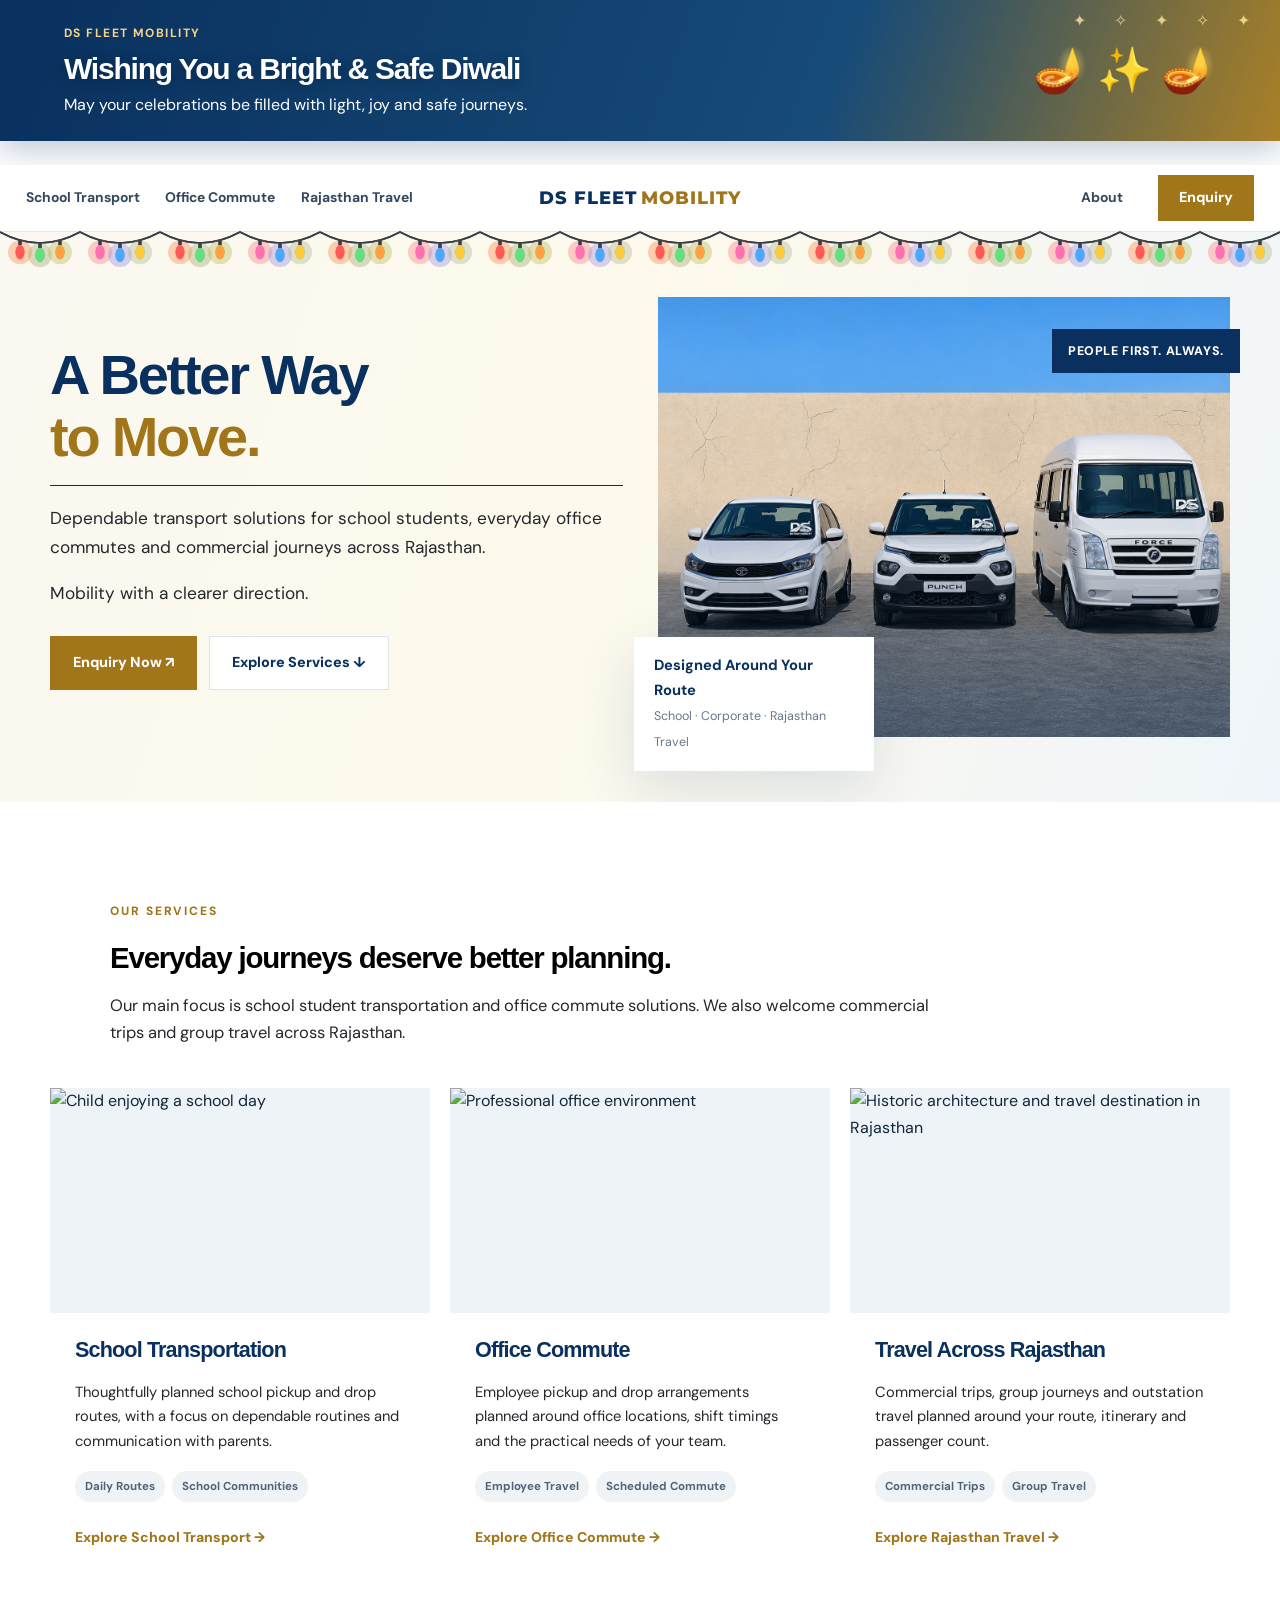
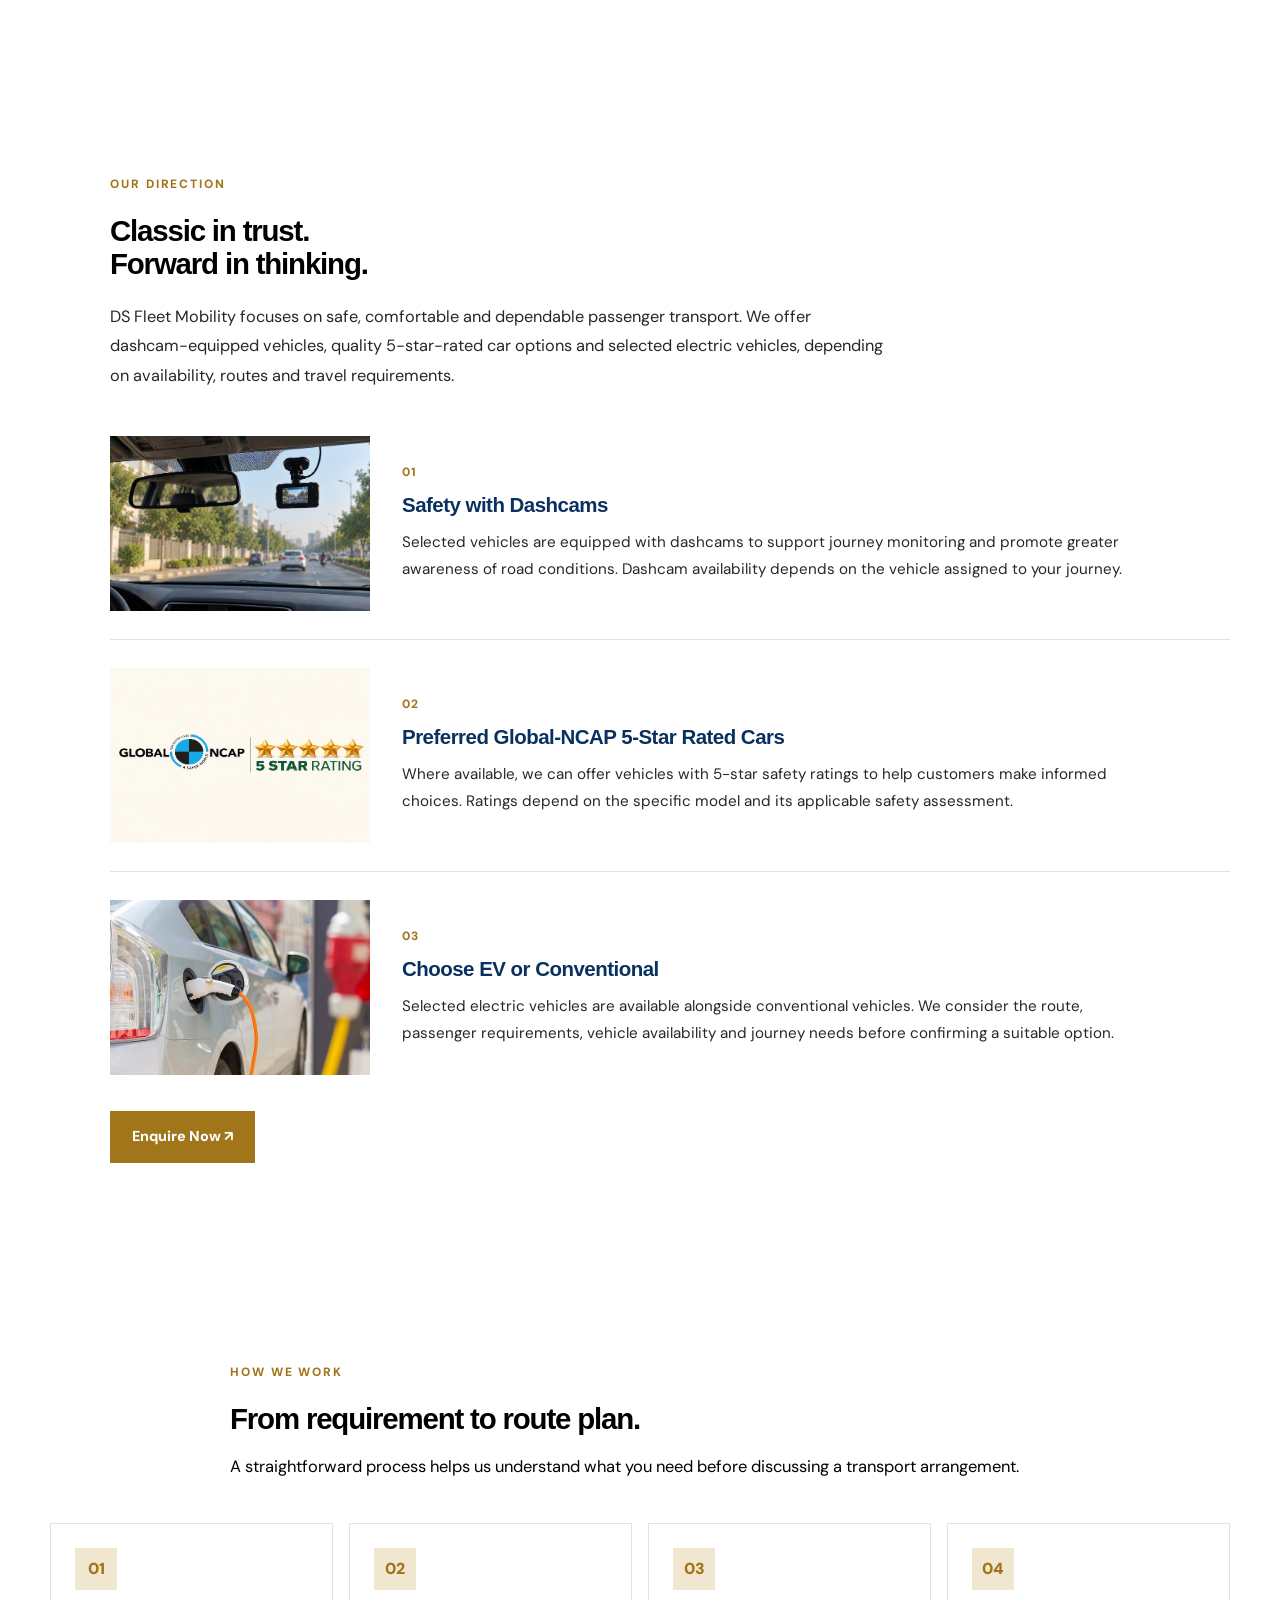
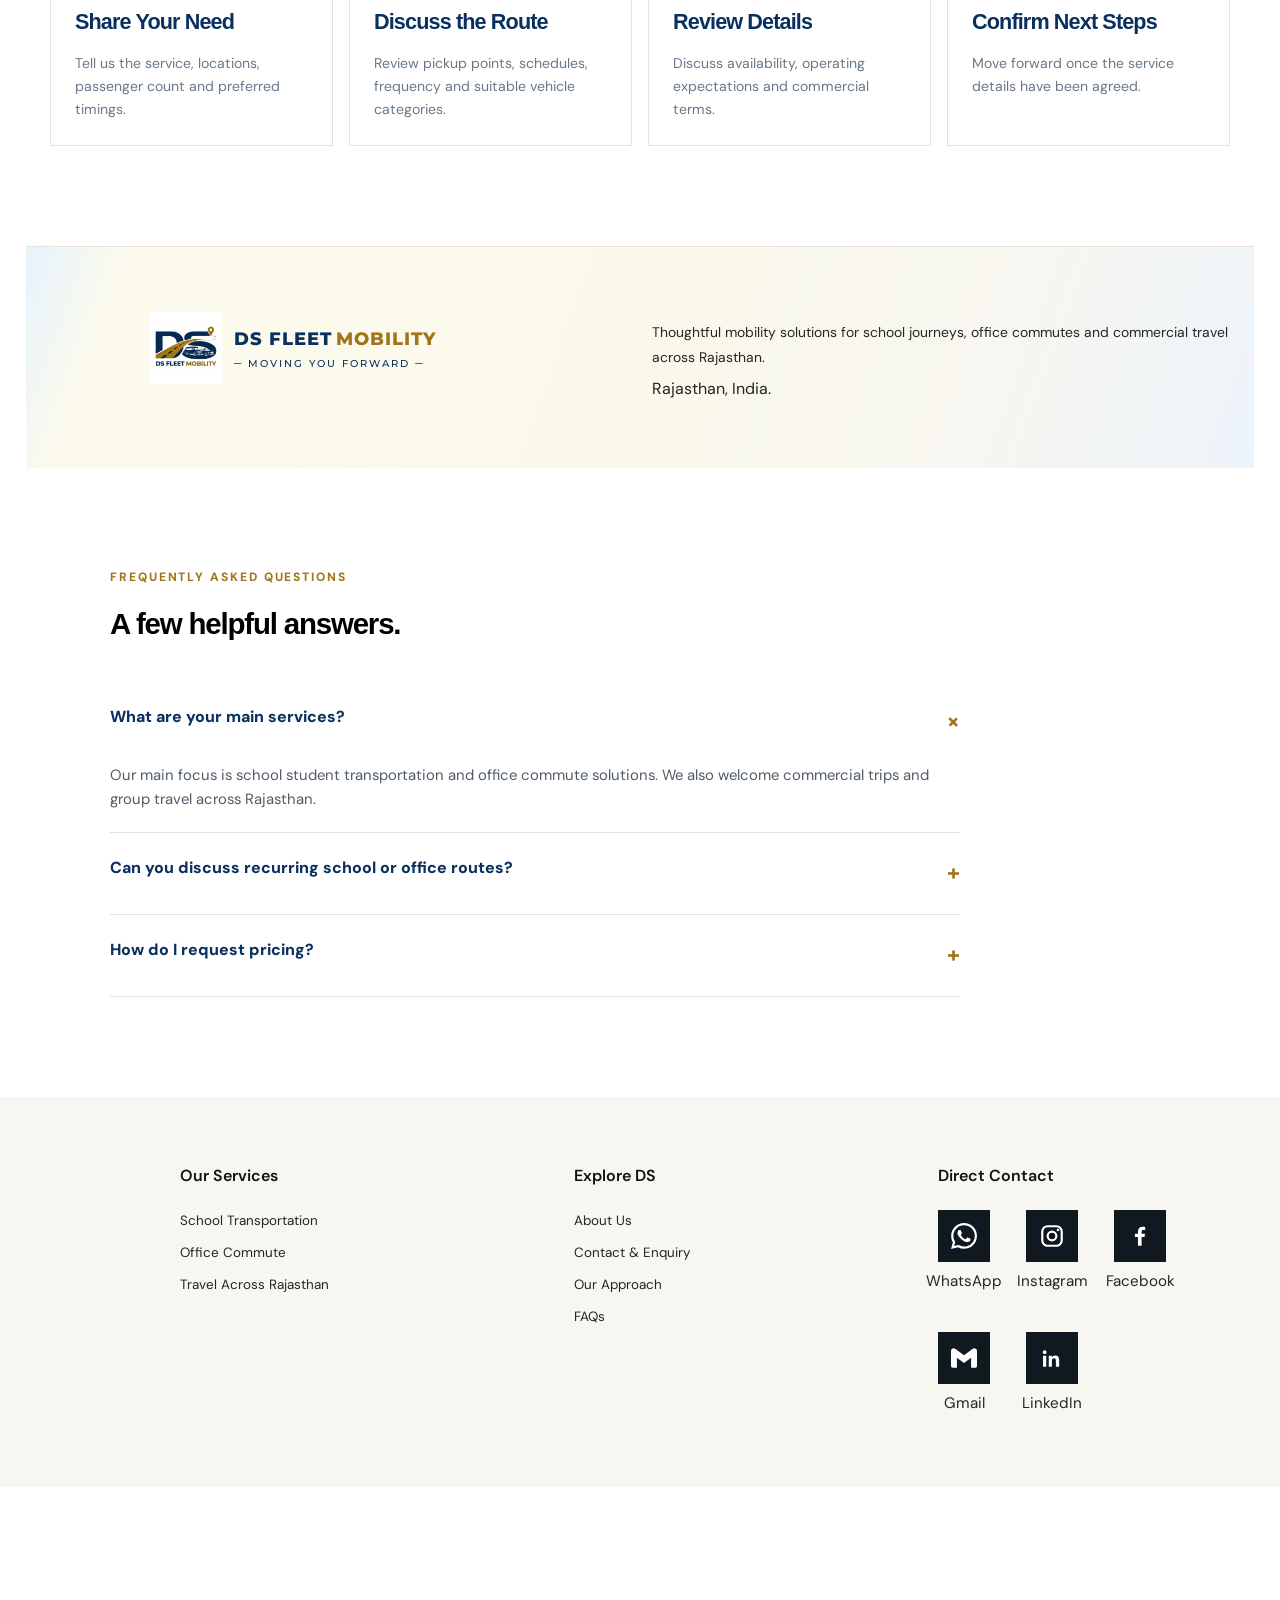
==== index.html @ 295618dc "Update website favicon" ====
<!doctype html>
<html lang="en">


<head>
    <meta name="google-site-verification" content="FVUcZoFT1lSACMRG1ZLRpyz61qfsNwVF6weINPFRHY0" />
    <meta charset="utf-8">
    <meta name="viewport" content="width=device-width, initial-scale=1">
    <meta name="theme-color" content="#09305e">

    <meta name="description"
        content="DS Fleet Mobility provides school transportation, office commute and Rajasthan travel solutions.">

    <title>DS Fleet Mobility | Moving People. Moving Forward.</title>
    <!-- Website Favicon -->
<link rel="icon" type="image/png" href="assets\favicon.png">
<link rel="preconnect" href="https://fonts.googleapis.com">
<link rel="preconnect" href="https://fonts.gstatic.com" crossorigin>
<link href="https://fonts.googleapis.com/css2?family=Montserrat:wght@400;500;600;700;800&display=swap" rel="stylesheet">

    <link rel="stylesheet" href="styles.css">
</head>



<body>

    <!-- DIWALI WELCOME POP-UP (hide karne ke liye: <div class="diwali-welcome" hidden>) -->
    <div class="diwali-welcome">
        <div class="welcome-lights" aria-hidden="true">
            <span>🟡</span><span>🔴</span><span>🟢</span><span>🔵</span>
            <span>🟡</span><span>🔴</span><span>🟢</span><span>🔵</span>
        </div>
        <div class="welcome-message">
            <p>DS FLEET MOBILITY</p>
            <h1>Happy Diwali</h1>
            <span>Wishing you light, happiness &amp; safe journeys.</span>
        </div>
    </div>

    <!-- LIGHTS SWITCH: ON = "hidden" nahi hai | OFF = hidden likh do -->
    <div class="diwali-string" aria-hidden="true"></div>

    <!-- FESTIVE BANNER (hata ne ke liye poora section delete kar do) -->
    <section class="festive-banner">
        <div class="festive-lights" aria-hidden="true">✦ ✧ ✦ ✧ ✦</div>
        <div class="festive-content">
            <span class="festive-tag">DS FLEET MOBILITY</span>
            <h2>Wishing You a Bright &amp; Safe Diwali</h2>
            <p>May your celebrations be filled with light, joy and safe journeys.</p>
        </div>
        <div class="festive-diyas" aria-hidden="true">🪔 ✨ 🪔</div>
    </section>

    <!-- TOP BLUE STRIP REMOVED -->

    <!-- HEADER -->

<!-- HEADER -->
<header class="header">
    <div class="wrap nav">

        <!-- BRAND NAME -->
        <a class="brand" href="index.html">
            <span class="brand-text">
                <strong class="brand-name">
                    <span class="name-blue">DS FLEET</span>
                    <span class="name-gold">MOBILITY</span>
                </strong>
            </span>
        </a>

        <!-- MOBILE ENQUIRY BUTTON -->
        <a href="contact.html" class="btn gold mobile-enquiry">
            Enquiry
        </a>

        <!-- MOBILE MENU BUTTON -->
        <button
            class="menu"
            aria-label="Open navigation"
            aria-expanded="false">
            ☰
        </button>

        <!-- NAVIGATION LINKS -->
        <nav class="navlinks" aria-label="Main navigation">
            <a href="school-transport.html">School Transport</a>
            <a href="office-commute.html">Office Commute</a>
            <a href="rajasthan-travel.html">Rajasthan Travel</a>
            <a href="about.html">About</a>

            <!-- DESKTOP ENQUIRY BUTTON -->
            <a class="btn gold enquiry-btn" href="contact.html">
                Enquiry
            </a>
        </nav>

    </div>
</header>


    


    <main>

        <!-- HERO SECTION -->
        <section class="hero">

            <div class="wrap hero-grid">

                <div>

                    

                    <h1>
    A Better Way
    <em>to Move.</em>
</h1>

                    <p>
                        Dependable transport solutions for school
                        students, everyday office commutes and
                        commercial journeys across Rajasthan.
                    </p>
                    <p> Mobility with a clearer direction.</p>

                    <div class="actions">

                       <a class="btn gold enquiry-btn" href="contact.html">
                Enquiry Now ↗    
            </a>

                        <a class="btn outline-dark"
                           href="#services">
                            Explore Services ↓
                        </a>

                    </div>

                </div>


                <div class="hero-art">

                    <div class="hero-photo">
    <img src="./assets/ds.png" alt="DS Fleet Mobility">
</div>

                    <div class="floating">
                        <strong>
                            Designed Around Your Route
                        </strong>

                        <span>
                            School · Corporate · Rajasthan Travel
                        </span>
                    </div>

                    <div class="float-tag">
                        PEOPLE FIRST. ALWAYS.
                    </div>

                </div>

            </div>

        </section>


        <!-- SERVICES -->
        <section class="section">

            <div class="wrap section-head">

                <div class="kicker">
                    Our Services
                </div>

                <h2>
                    Everyday journeys deserve
                    better planning.
                </h2>

                <p>
                    Our main focus is school student transportation
                    and office commute solutions. We also welcome
                    commercial trips and group travel across Rajasthan.
                </p>

            </div>


            <div class="wrap cards" id="services">

                <!-- SCHOOL TRANSPORT CARD -->
                <a class="card card-link"
                   href="school-transport.html"
                   aria-label="Explore School Transportation">

                    <div class="card-image">

                        <img
                            src="https://images.unsplash.com/photo-1503454537195-1dcabb73ffb9?auto=format&fit=crop&w=900&q=85"
                            alt="Child enjoying a school day">

                    </div>

                    <div class="card-body">

                        <h3>
                            School Transportation
                        </h3>

                        <p>
                            Thoughtfully planned school pickup
                            and drop routes, with a focus on
                            dependable routines and communication
                            with parents.
                        </p>

                        <div class="pillrow">

                            <span class="pill">
                                Daily Routes
                            </span>

                            <span class="pill">
                                School Communities
                            </span>

                        </div>

                        <span class="link">
                            Explore School Transport →
                        </span>

                    </div>

                </a>


                <!-- OFFICE COMMUTE CARD -->
                <a class="card card-link"
                   href="office-commute.html"
                   aria-label="Explore Office Commute">

                    <div class="card-image">

                        <img
                            src="https://images.unsplash.com/photo-1497366754035-f200968a6e72?auto=format&fit=crop&w=900&q=85"
                            alt="Professional office environment">

                        

                    </div>

                    <div class="card-body">

                        <h3>
                            Office Commute
                        </h3>

                        <p>
                            Employee pickup and drop arrangements
                            planned around office locations,
                            shift timings and the practical
                            needs of your team.
                        </p>

                        <div class="pillrow">

                            <span class="pill">
                                Employee Travel
                            </span>

                            <span class="pill">
                                Scheduled Commute
                            </span>

                        </div>

                        <span class="link">
                            Explore Office Commute →
                        </span>

                    </div>

                </a>


                <!-- RAJASTHAN TRAVEL CARD -->
                <a class="card card-link"
                   href="rajasthan-travel.html"
                   aria-label="Explore Travel Across Rajasthan">

                    <div class="card-image">

                        <img
                            src="https://images.unsplash.com/photo-1477587458883-47145ed94245?auto=format&fit=crop&w=900&q=85"
                            alt="Historic architecture and travel destination in Rajasthan">

                 

                    </div>

                    <div class="card-body">

                        <h3>
                            Travel Across Rajasthan
                        </h3>

                        <p>
                            Commercial trips, group journeys
                            and outstation travel planned around
                            your route, itinerary and passenger count.
                        </p>

                        <div class="pillrow">

                            <span class="pill">
                                Commercial Trips
                            </span>

                            <span class="pill">
                                Group Travel
                            </span>

                        </div>

                        <span class="link">
                            Explore Rajasthan Travel →
                        </span>

                    </div>

                </a>

            </div>

        </section>


        
<!-- EV AND MOBILITY SECTION -->

<section class="section soft" id="mobility-direction">
    <div class="wrap mobility-layout">

    <!-- SECTION INTRO -->
    <div class="mobility-heading">
        <div class="kicker">
Our Direction        </div>
        <h2>
            Classic in trust.<br>
            Forward in thinking.
        </h2>

        <p>
            DS Fleet Mobility focuses on safe, comfortable and
            dependable passenger transport. We offer dashcam-equipped
            vehicles, quality 5-star-rated car options and selected
            electric vehicles, depending on availability, routes
            and travel requirements.
        </p>
    </div>

    <!-- THREE IMAGE + TEXT ROWS -->
    <div class="mobility-features">

        <!-- 1. DASHCAM -->
        <div class="mobility-feature">
            <div class="mobility-feature-image">
                <img
                    src="assets/dashcam.png"
                    alt="Dashcam-equipped vehicle for journey safety">
            </div>

            <div class="mobility-feature-copy">
                <span class="mobility-number">01</span>
                <h3>Safety with Dashcams</h3>
                <p>
                    Selected vehicles are equipped with dashcams to
                    support journey monitoring and promote greater
                    awareness of road conditions. Dashcam availability
                    depends on the vehicle assigned to your journey.
                </p>
            </div>
        </div>

        <!-- 2. FIVE-STAR RATED CARS -->
        <!-- EV image is a temporary placeholder; replace it later. -->
        <div class="mobility-feature">
            <div class="mobility-feature-image">
                <img
                    src="assets/5star.png"
                    alt="Placeholder image for 5-star-rated car options">
            </div>

            <div class="mobility-feature-copy">
                <span class="mobility-number">02</span>
                <h3>Preferred Global-NCAP 5-Star Rated Cars</h3>
                <p>
                    Where available, we can offer vehicles with
                    5-star safety ratings to help customers make
                    informed choices. Ratings depend on the specific
                    model and its applicable safety assessment.
                </p>
            </div>
        </div>

        <!-- 3. ELECTRIC VEHICLES -->
        <div class="mobility-feature">
            <div class="mobility-feature-image">
                <img
                    src="assets/ev.jpg"
                    alt="Electric vehicle charging">
            </div>

            <div class="mobility-feature-copy">
                <span class="mobility-number">03</span>
                <h3>Choose EV or Conventional</h3>
                <p>
                    Selected electric vehicles are available alongside
                    conventional vehicles. We consider the route,
                    passenger requirements, vehicle availability and
                    journey needs before confirming a suitable option.
                </p>
            </div>
        </div>

    </div>

    <!-- ENQUIRY BUTTON -->
    <div class="mobility-action">
        <a class="btn gold mobility-enquiry" href="contact.html">
            Enquire Now ↗
        </a>
    </div>

</div>

</section>


        <!-- HOW WE WORK -->
        <section class="section" id="approach">

            <div class="wrap section-head">

                <div class="kicker">
                    How We Work
                </div>

                <h2>
                    From requirement to route plan.
                </h2>

                <p>
                    A straightforward process helps us understand
                    what you need before discussing a transport
                    arrangement.
                </p>

            </div>


            <div class="wrap steps">

                <article class="step">

                    <div class="stepnum">01</div>

                    <h3>
                        Share Your Need
                    </h3>

                    <p>
                        Tell us the service, locations,
                        passenger count and preferred timings.
                    </p>

                </article>


                <article class="step">

                    <div class="stepnum">02</div>

                    <h3>
                        Discuss the Route
                    </h3>

                    <p>
                        Review pickup points, schedules,
                        frequency and suitable vehicle categories.
                    </p>

                </article>


                <article class="step">

                    <div class="stepnum">03</div>

                    <h3>
                        Review Details
                    </h3>

                    <p>
                        Discuss availability, operating
                        expectations and commercial terms.
                    </p>

                </article>


                <article class="step">

                    <div class="stepnum">04</div>

                    <h3>
                        Confirm Next Steps
                    </h3>

                    <p>
                        Move forward once the service
                        details have been agreed.
                    </p>

                </article>

            </div>

        </section>




<section class="band">
    <div class="footbrandcol">

        <div class="brand-footer-row">

            <!-- LEFT: LOGO + BRAND NAME -->
            <a class="footerbrand" href="index.html">
                <img
                    src="assets/ds-fleet-mobility-logo.png"
                    alt="DS Fleet Mobility Logo"
                >

                <span class="brand-text">
                    <strong class="brand-name">
                        <span class="name-blue">DS FLEET</span>
                        <span class="name-gold">MOBILITY</span>
                    </strong>

                    <small class="brand-tagline">
                        ─ MOVING YOU FORWARD ─
                    </small>
                </span>
            </a>

            <!-- RIGHT: DESCRIPTION + ADDRESS -->
            <div class="footer-description">
                <p class="footerabout">
                    Thoughtful mobility solutions for school journeys,
                    office commutes and commercial travel across Rajasthan.
                </p>

                <p class="footer-address">Rajasthan, India.</p>
            </div>

        </div>

    </div>
</section>




        <!-- FAQ -->
<section id="faq" class="section soft faq-section">
            <div class="wrap">

                <div class="section-head">

                    <div class="kicker">
                        Frequently Asked Questions
                    </div>

                    <h2>
                        A few helpful answers.
                    </h2>

                </div>


                <div class="faq">

                    <div class="faqitem open">

                        <button
                            class="question faqbutton"
                            aria-expanded="true">

                            <span>
                                What are your main services?
                            </span>

                            <span class="plus">+</span>

                        </button>

                        <div class="answer">
                            Our main focus is school student
                            transportation and office commute
                            solutions. We also welcome commercial
                            trips and group travel across Rajasthan.
                        </div>

                    </div>


                    <div class="faqitem">

                        <button
                            class="question faqbutton"
                            aria-expanded="false">

                            <span>
                                Can you discuss recurring school
                                or office routes?
                            </span>

                            <span class="plus">+</span>

                        </button>

                        <div class="answer">
                            Yes. Share the pickup areas,
                            destination, passenger count,
                            operating days and timings so
                            the requirement can be reviewed.
                        </div>

                    </div>


                    <div class="faqitem">

                        <button
                            class="question faqbutton"
                            aria-expanded="false">

                            <span>
                                How do I request pricing?
                            </span>

                            <span class="plus">+</span>

                        </button>

                        <div class="answer">
                            Contact us on WhatsApp at
                            +91 83870 51023. Pricing depends
                            on route, timing, vehicle category,
                            distance and service requirements.
                        </div>

                    </div>

                </div>

            </div>

        </section>

    </main>


    <!-- =====================================================
     DS FLEET MOBILITY - FOOTER (replace everything from
     <footer> to </footer> in your page with this block)
     ===================================================== -->
 <footer>
    <div class="wrap">
        <div class="footergrid">



            <!-- COLUMN 2 -->
            <div class="footcol">
                <h4>Our Services</h4>
                <a href="school-transport.html">School Transportation</a>
                <a href="office-commute.html">Office Commute</a>
                <a href="rajasthan-travel.html">Travel Across Rajasthan</a>
            </div>

            <!-- COLUMN 3 -->
            <div class="footcol">
                <h4>Explore DS</h4>
                <a href="about.html">About Us</a>
                <a href="contact.html">Contact &amp; Enquiry</a>
                <a href="index.html#approach">Our Approach</a>
                <a href="index.html#faq">FAQs</a>
            </div>

            <!-- COLUMN 4: JOIN THE CONVERSATION -->
            <div class="footcol footer-social-column">
                <h4>Direct Contact</h4>

                <div class="footer-social-list">

                    <!-- Row 1: WhatsApp -->
                    <a class="footer-social-link whatsapp"
                       href="https://wa.me/918387051023"
                       target="_blank" rel="noopener"
                       aria-label="Contact DS Fleet Mobility on WhatsApp">
                        <span class="footer-social-icon" aria-hidden="true">
                            <svg viewBox="0 0 24 24" fill="currentColor">
                                <path d="M17.472 14.382c-.297-.149-1.758-.867-2.03-.967-.273-.099-.471-.148-.67.15-.197.297-.767.966-.94 1.164-.173.199-.347.223-.644.075-.297-.15-1.255-.463-2.39-1.475-.883-.788-1.48-1.761-1.653-2.059-.173-.297-.018-.458.13-.606.134-.133.298-.347.446-.52.149-.174.198-.298.298-.497.099-.198.05-.371-.025-.52-.075-.149-.669-1.612-.916-2.207-.242-.579-.487-.5-.669-.51-.173-.008-.371-.01-.57-.01-.198 0-.52.074-.792.372-.272.297-1.04 1.016-1.04 2.479 0 1.462 1.065 2.875 1.213 3.074.149.198 2.096 3.2 5.077 4.487.709.306 1.262.489 1.694.625.712.227 1.36.195 1.871.118.571-.085 1.758-.719 2.006-1.413.248-.694.248-1.289.173-1.413-.074-.124-.272-.198-.57-.347m-5.421 7.403h-.004a9.87 9.87 0 0 1-5.031-1.378l-.361-.214-3.741.982.998-3.648-.235-.374a9.86 9.86 0 0 1-1.51-5.26c.001-5.45 4.436-9.884 9.888-9.884 2.64 0 5.122 1.03 6.988 2.898a9.825 9.825 0 0 1 2.893 6.994c-.003 5.45-4.437 9.884-9.885 9.884m8.413-18.297A11.815 11.815 0 0 0 12.05 0C5.495 0 .16 5.335.157 11.892c0 2.096.547 4.142 1.588 5.945L.057 24l6.305-1.654a11.882 11.882 0 0 0 5.683 1.448h.005c6.554 0 11.89-5.335 11.893-11.893a11.821 11.821 0 0 0-3.48-8.413Z"/>
                            </svg>
                        </span>
                        <span>WhatsApp</span>
                    </a>

                    <!-- Row 1: Instagram -->
                    <a class="footer-social-link instagram"
           href="https://www.instagram.com/ds_fleet_mobility/"
           target="_blank"
           rel="noopener">

            <span class="footer-social-icon" aria-hidden="true">
                <svg viewBox="0 0 24 24">
                    <rect x="3" y="3" width="18" height="18"
                          rx="5" fill="none"
                          stroke="currentColor" stroke-width="2"/>
                    <circle cx="12" cy="12" r="4"
                            fill="none"
                            stroke="currentColor" stroke-width="2"/>
                    <circle cx="17.5" cy="6.5" r="1.2"
                            fill="currentColor"/>
                </svg>
            </span>

            <span>Instagram</span>
        </a>

                    <!-- Row 1: Facebook -->
                    <a class="footer-social-link facebook"
                       href="https://www.facebook.com/DSFleetMobility/"
                       target="_blank" rel="noopener">
                        <span class="footer-social-icon" aria-hidden="true">
                            <svg viewBox="0 0 24 24">
                                <path fill="currentColor" d="M13.5 21v-8h2.7l.4-3.1h-3.1V8c0-.9.3-1.5 1.6-1.5h1.7V3.7c-.8-.1-1.6-.2-2.5-.2-2.5 0-4.2 1.5-4.2 4.3v2.1H7.3V13h2.8v8z"/>
                            </svg>
                        </span>
                        <span>Facebook</span>
                    </a>

                    <!-- Row 2: Gmail (white M normally, colour M on hover) -->
                    <a class="footer-social-link gmail"
                       href="https://mail.google.com/mail/?view=cm&amp;fs=1&amp;to=dsfleetmobility@gmail.com"
                       target="_blank" rel="noopener"
                       aria-label="Email DS Fleet Mobility">
                        <span class="footer-social-icon" aria-hidden="true">
                            <!-- default: single colour -->
                            <svg class="icon-mono" viewBox="0 0 24 24" fill="currentColor">
                                <path d="M24 5.457v13.909c0 .904-.732 1.636-1.636 1.636h-3.819V11.73L12 16.64l-6.545-4.91v9.273H1.636A1.636 1.636 0 0 1 0 19.366V5.457c0-2.023 2.309-3.178 3.927-1.964L5.455 4.64 12 9.548l6.545-4.91 1.528-1.145C21.69 2.28 24 3.434 24 5.457z"/>
                            </svg>
                            <!-- hover: official multicolour M -->
                            <svg class="icon-color" viewBox="0 0 24 18" xmlns="http://www.w3.org/2000/svg">
                                <path fill="#4285F4" d="M0 6l5 3.8V18H1.6A1.6 1.6 0 0 1 0 16.4z"/>
                                <path fill="#34A853" d="M24 6l-5 3.8V18h3.4a1.6 1.6 0 0 0 1.6-1.6z"/>
                                <path fill="#C5221F" d="M0 3.2C0 1 2.5-.3 4.2.9L5 1.6v8.2L0 6z"/>
                                <path fill="#FBBC04" d="M24 3.2C24 1 21.5-.3 19.8.9L19 1.6v8.2L24 6z"/>
                                <path fill="#EA4335" d="M5 1.6l7 5.6 7-5.6v4.4l-7 5.6-7-5.6z"/>
                            </svg>
                        </span>
                        <span>Gmail</span>
                    </a>

                    <!-- Row 2: LinkedIn -->
                    <a class="footer-social-link linkedin"
                       href="https://www.linkedin.com/in/dsfleetmobility/"
                       target="_blank" rel="noopener">
                        <span class="footer-social-icon" aria-hidden="true">
                            <svg viewBox="0 0 24 24">
                                <path fill="currentColor" d="M5.2 8.4a1.8 1.8 0 1 0 0-3.6 1.8 1.8 0 0 0 0 3.6M3.7 10h3v10h-3zM9 10h2.9v1.4h.1a3.2 3.2 0 0 1 2.9-1.6c3.1 0 3.7 2 3.7 4.6V20h-3v-5c0-1.2 0-2.7-1.7-2.7s-2 1.3-2 2.6V20H9z"/>
                            </svg>
                        </span>
                        <span>LinkedIn</span>
                    </a>

                </div>
            </div>

        </div>
    </div>
</footer>

<!-- BOTTOM BRAND SIGNATURE -->
<section class="brand-signature" aria-label="DS Fleet Mobility brand">

    <img
        src="assets/ds-fleet-mobility-logo.png"
        alt="DS Fleet Mobility"
    >


</section>




 

    <script src="script.js"></script>

</body>


<script>
  window.addEventListener("load", () => {
    const welcome = document.querySelector(".diwali-welcome");
    if (!welcome) return;

    setTimeout(() => {
      welcome.remove();
    }, 3500);
  });
</script>
<!-- DIWALI WELCOME: remove hidden to enable -->
<div class="diwali-welcome" >
  <div class="welcome-lights" aria-hidden="true">
    <span>🟡</span><span>🔴</span><span>🟢</span><span>🔵</span>
    <span>🟡</span><span>🔴</span><span>🟢</span><span>🔵</span>
  </div>

  <div class="welcome-message">
    <p>DS FLEET MOBILITY</p>
    <h1>Happy Diwali</h1>
    <span>Wishing you light, happiness & safe journeys.</span>
  </div>
</div>
</html>
---- styles.css ----
/* =====================================================================
   DS FLEET MOBILITY — styles.css
   Organised PAGE-WISE, in the same order as the website:

     PAGE 1 — HOME (index.html)          [also holds the shared foundation:
                                          global base, header, footer, brand reveal]
     PAGE 2 — SCHOOL TRANSPORT (school-transport.html)
     PAGE 3 — OFFICE COMMUTE (office-commute.html)
     PAGE 4 — RAJASTHAN TRAVEL (rajasthan-travel.html)
     PAGE 5 — ABOUT (about.html)
     PAGE 6 — CONTACT & ENQUIRY (contact.html)

   No rule, value or design was changed — rules were only regrouped.
   Relative order of rules was kept inside each section so the cascade
   still resolves exactly as before.
   ===================================================================== */










/* #####################################################################
   #####################################################################
   PAGE 1 — HOME  (index.html)
   #####################################################################
   ##################################################################### */










/* =====================================================================
   HOME › 1. GLOBAL FOUNDATION (used on every page)
   Fonts, variables, reset, typography, wrapper, buttons, sections
   ===================================================================== */

@import url('https://fonts.googleapis.com/css2?family=DM+Sans:wght@400;500;600;700&family=Montserrat:wght@400;500;600;700;800;900&display=swap');
:root {
    --blue: #09305e;
    --gold: #a1761b;
    --ink: #12263b;
    --muted: #687888;
    --paper: #fff;
    --cream: #f8f6f0;
    --pale: #eef3f8;
    --line: #dce3ea;
    --shadow: 0 18px 55px rgba(9,48,94,.12);
    --radius: 22px;
}

/* Keep existing brand colours */
:root {
    --blue: #09305e;
    --gold: #a1761b;
}

* {
    box-sizing: border-box;
}

html {
    scroll-behavior: smooth;
    scroll-padding-top: 90px;
}

body {
    margin: 0;
    color: var(--ink);
    font-family: 'DM Sans', sans-serif;
    line-height: 1.65;
    background: #fff;
}

h1, h2, h3, h4 {
    font-family: Manrope, sans-serif;
    letter-spacing: -.04em;
    line-height: 1.1;
    margin: 0 0 18px;
}

h1 {
    font-size: clamp(2.8rem, 6vw, 5.8rem);
}

h2 {
    font-size: clamp(2rem, 4vw, 3.6rem);
}

h3 {
    font-size: 1.35rem;
}

p {
    margin: 0 0 18px;
}

a {
    color: inherit;
    text-decoration: none;
}

img {
    max-width: 100%;
    display: block;
}

button, input, select, textarea {
    font: inherit;
}

.wrap {
    width: min(1180px, calc(100% - 44px));
    margin: auto;
}

.btn {
    display: inline-flex;
    align-items: center;
    justify-content: center;
    gap: 10px;
    padding: 14px 22px;
    border-radius: 0;
    font-weight: 800;
    font-size: .9rem;
    border: 1px solid transparent;
    cursor: pointer;
    transition: .2s;
}

.btn:hover {
    transform: translateY(-2px);
}

.gold {
    background: var(--gold);
    color: white;
}

.gold:hover {
    background: #886315;
}

.blue {
    background: var(--blue);
    color: white;
}

.blue:hover {
    background: #12467f;
}

.outline {
    border-color: rgba(255,255,255,.65);
    color: white;
    background: transparent;
}

.outline-dark {
    border-color: var(--line);
    color: var(--blue);
    background: white;
}

.section {
    padding: 100px 0;
}

.soft {
    background: #ffffff;
}

.navy {
    background: var(--blue);
    color: #fff;
}

.section-head {
    max-width: 720px;
    margin-bottom: 42px;
}

.section-head p {
    font-size: 1.03rem;
    color: #24282c;
    max-width: 630px;
}

.navy .section-head p {
    color: #d3deea;
}

/* Global — mobile */

@media (max-width: 760px) {
    .wrap {
        width: calc(100% - 32px);
    }

    .section {
        padding: 70px 0;
    }

    .section-head {
        margin-bottom: 30px;
    }
}

/* Global — small mobile */

@media (max-width: 430px) {
    h1 {
        font-size: 2.65rem;
    }
}

/* Global — prevent horizontal overflow on mobile */

@media (max-width: 760px) {
    html,
    body {
        max-width: 100%;
        overflow-x: hidden;
    }
}










/* =====================================================================
   HOME › 2. HEADER & NAVIGATION (shared by every page)
   Top strip, sticky header, logo, nav links, enquiry button, hamburger
   ===================================================================== */

.microbar {
    background: var(--blue);
    color: #fff;
    font-size: .78rem;
    letter-spacing: .04em;
}

.microbar .wrap {
    display: flex;
    justify-content: space-between;
    gap: 20px;
    padding: 8px 0;
}

.microbar b {
    color: #e7ca85;
}

.header {
    position: sticky;
    top: 0;
    z-index: 50;
    background: #ffffffff;
    backdrop-filter: blur(14px);
    border-bottom: 1px solid rgba(220,227,234,.8);
}

.nav {
    height: 86px;
    display: flex;
    align-items: center;
    justify-content: space-between;
    gap: 25px;
}

.brand {
    display: flex;
    align-items: center;
    gap: 12px;
    min-width: 225px;
}

.brand img {
    width: 66px;
    height: 66px;
    object-fit: contain;
}

.brand span {
    display: flex;
    flex-direction: column;
    line-height: 1.1;
}

.brand strong {
    font: 800 1rem Manrope;
    color: var(--blue);
}

.brand small {
    font-size: .62rem;
    font-weight: 800;
    letter-spacing: .17em;
    color: var(--gold);
    text-transform: uppercase;
    margin-top: 6px;
}

.navlinks {
    display: flex;
    align-items: center;
    gap: clamp(14px, 2vw, 27px);
    font-size: .87rem;
    font-weight: 700;
    color: #33485c;
}

.navlinks a:not(.btn):hover,
.navlinks a.active {
    color: var(--gold);
}

.menu {
    display: none;
    background: #fff;
    border: 1px solid var(--line);
    border-radius: 12px;
    width: 44px;
    height: 44px;
    font-size: 1.4rem;
    color: var(--blue);
}

/* Header — tablet */

@media (max-width: 980px) {
    .navlinks {
        gap: 13px;
    }

    .navlinks a {
        font-size: .8rem;
    }

    .brand {
        min-width: 195px;
    }
}

/* Header — mobile */

@media (max-width: 760px) {
    .microbar .wrap {
        justify-content: center;
        text-align: center;
    }

    .microbar .wrap span:last-child {
        display: none;
    }

    .nav {
        height: 76px;
    }

    .brand {
        min-width: 0;
    }

    .brand img {
        width: 54px;
        height: 54px;
    }

    .brand strong {
        font-size: .88rem;
    }

    .brand small {
        font-size: .55rem;
    }

    .menu {
        display: block;
    }

    .navlinks {
        display: none;
        position: absolute;
        top: 75px;
        left: 0;
        right: 0;
        background: #fff;
        padding: 16px 24px 24px;
        box-shadow: 0 18px 25px #09305e18;
        flex-direction: column;
        align-items: stretch;
        gap: 0;
    }

    .navlinks.open {
        display: flex;
    }

    .navlinks a:not(.btn) {
        padding: 13px 0;
        border-bottom: 1px solid #edf0f3;
        font-size: .94rem;
    }

    .navlinks .btn {
        margin-top: 14px;
    }
}

/* Compact white navigation header */
.microbar {
    display: none !important;
}

.nav {
    height: 66px;
}

.brand img {
    width: 50px;
    height: 50px;
    object-fit: contain;
}

/* Mobile header */
@media (max-width: 760px) {
    .nav {
        height: 62px;
    }

    .brand img {
        width: 44px;
        height: 44px;
    }

    .navlinks {
        top: 61px;
    }
}


/* =========================================
   DS FLEET MOBILITY — FINAL LOGO TYPOGRAPHY
   Font: Montserrat ExtraBold / Medium
   ========================================= */

.brand .brand-text,
.footerbrand .brand-text {
    display: flex;
    flex-direction: column;
    align-items: stretch;
    gap: 8px;
    width: max-content;
    max-width: 100%;
    min-width: 0;
}

/* DS FLEET MOBILITY — one line */

.brand .brand-text .brand-name,
.footerbrand .brand-text .brand-name {
    display: flex;
    flex-direction: row;
    align-items: baseline;
    justify-content: flex-start;
    flex-wrap: nowrap;
    gap: 12px;
    width: max-content;
    max-width: none;
    margin: 0;

    font-family: 'Montserrat', sans-serif;
    font-size: 2.15rem;
    font-weight: 800;
    line-height: 1.05;
    letter-spacing: -1px;
    text-transform: uppercase;
    white-space: nowrap;
}

/* Prevent old span rules from splitting the name */

.brand .brand-text .brand-name > span,
.footerbrand .brand-text .brand-name > span {
    display: inline-block;
    flex: 0 0 auto;
    margin: 0;
    padding: 0;
    font-family: 'Montserrat', sans-serif;
    font-size: inherit;
    font-weight: 800;
    line-height: inherit;
    letter-spacing: inherit;
    text-transform: uppercase;
}

/* Official brand colours */

.brand .name-blue,
.footerbrand .name-blue {
    color: #09305e !important;
}

.brand .name-gold,
.footerbrand .name-gold {
    color: #a1761b !important;
}

/* MOVING YOU FORWARD — same reference layout */

.brand .brand-text .brand-tagline,
.footerbrand .brand-text .brand-tagline {
    display: flex;
    flex-direction: row;
    align-items: center;
    justify-content: space-between;
    gap: 14px;

    width: 100%;
    max-width: none;
    margin: 0;
    padding: 0;

    font-family: 'Montserrat', sans-serif;
    font-size: 0.88rem;
    font-weight: 500;
    line-height: 1.4;
    letter-spacing: 5px;
    color: #09305e !important;
    text-transform: uppercase;
    white-space: nowrap;
}

/* Thin blue lines */

.brand .brand-tagline > span,
.footerbrand .brand-tagline > span {
    display: block;
    flex: 1 1 auto;
    width: auto;
    min-width: 18px;
    max-width: 85px;
    height: 2px;
    margin: 0;
    padding: 0;
    background: #09305e;
}

/* Footer: same name and tagline styling as header */

.footerbrand .brand-text .brand-name {
    font-size: 2.15rem;
}

.footerbrand .brand-text .brand-tagline {
    font-size: 0.88rem;
    letter-spacing: 5px;
}

/* Mobile and small screens */

@media (max-width: 760px) {
    .brand .brand-text,
    .footerbrand .brand-text {
        gap: 7px;
    }

    .brand .brand-text .brand-name,
    .footerbrand .brand-text .brand-name {
        font-size: 1.3rem;
        gap: 6px;
        letter-spacing: -0.5px;
    }

    .brand .brand-text .brand-tagline,
    .footerbrand .brand-text .brand-tagline {
        gap: 7px;
        font-size: 0.56rem;
        letter-spacing: 2px;
    }

    .brand .brand-tagline > span,
    .footerbrand .brand-tagline > span {
        min-width: 10px;
        max-width: 35px;
        height: 1.5px;
    }
}

/* Extra-small phones */

@media (max-width: 380px) {
    .brand .brand-text .brand-name,
    .footerbrand .brand-text .brand-name {
        font-size: 1.05rem;
        gap: 4px;
        letter-spacing: -0.5px;
    }

    .brand .brand-text .brand-tagline,
    .footerbrand .brand-text .brand-tagline {
        font-size: 0.45rem;
        letter-spacing: 1.2px;
        gap: 5px;
    }
}

/* ===== Compact DS Fleet Mobility Branding ===== */

/* Desktop: brand name */
.brand .brand-text .brand-name,
.footerbrand .brand-text .brand-name {
    font-size: 1.1rem;
    gap: 4px;
    letter-spacing: 1px;
}

/* Tagline */
.brand .brand-text .brand-tagline,
.footerbrand .brand-text .brand-tagline {
    font-size: 0.65rem;
    letter-spacing: 2px;
    gap: 1px;
}

/* Tagline side lines */
.brand .brand-tagline > span,
.footerbrand .brand-tagline > span {
    max-width: 10px;
    height: 1px;
}

/* Mobile */
@media (max-width: 380px) {

    .brand .brand-text .brand-name {
        font-size: 0.88rem;
        gap: 4px;
        letter-spacing: -0.4px;
    }

    .brand .brand-text .brand-tagline {
        font-size: 0.37rem;
        letter-spacing: 0.8px;
        gap: 4px;
    }

    .brand .brand-tagline > span {
        max-width: 20px;
    }
}

/* Extra-small phones */
@media (max-width: 380px) {
    .brand .brand-text .brand-name,
    .footerbrand .brand-text .brand-name {
        font-size: 0.92rem;
        gap: 4px;
        letter-spacing: -0.4px;
    }

    .brand .brand-text .brand-tagline,
    .footerbrand .brand-text .brand-tagline {
        font-size: 0.40rem;
        letter-spacing: 1px;
        gap: 5px;
    }

    .brand .brand-tagline > span,
    .footerbrand .brand-tagline > span {
        max-width: 20px;
    }
}

/* ===== Compact Enquiry Button ===== */

.navlinks .enquiry-btn {
    padding: 10px 20px;
    font-size: 0.9rem;
    min-height: auto;
    border-radius: 0;
    margin-left: 10px;
    flex-shrink: 0;
}

/* Mobile navigation */
@media (max-width: 760px) {
    .navlinks .enquiry-btn {
        padding: 8px 16px;
        font-size: 0.82rem;
 margin: 8px 20px 0 0;        align-self: flex-end;
        width: auto;
    }
}

/* ===== MOBILE: ENQUIRY BUTTON AT BOTTOM ===== */
/* ===== MOBILE NAVIGATION: CLOSED BY DEFAULT ===== */

@media (max-width: 760px) {
    .header .nav {
        position: relative;
    }

    .header .navlinks {
        display: none;
        position: absolute;
        top: 61px;
        left: 0;
        right: 0;
        flex-direction: column;
        align-items: stretch;
        gap: 0;
        padding: 16px 24px 24px;
        background: #ffffff;
        box-shadow: 0 18px 25px #09305e18;
        z-index: 100;
    }

    /* Show menu only when hamburger is clicked */
    .header .navlinks.open {
        display: flex;
    }

    .header .navlinks a:not(.btn) {
        padding: 13px 0;
        border-bottom: 1px solid #edf0f3;
        font-size: 0.94rem;
    }

    /* Enquiry stays at the bottom of the opened menu */
    .header .navlinks .enquiry-btn {
        order: 99;
        align-self: flex-end;
        margin: 14px 0 0;
        padding: 8px 16px;
        width: fit-content;
        font-size: 0.82rem;
    }
}

/* Enquiry button: hidden on desktop, shown on mobile before the hamburger */
.header .mobile-enquiry {
    display: none;
}

@media (max-width: 760px) {
    .header .nav {
        display: flex;
        align-items: center;
        gap: 10px;
    }

    .header .mobile-enquiry {
        display: inline-flex;
        margin-left: auto;      /* pushes it to the right, next to the hamburger */
        padding: 9px 16px;
        font-size: 0.82rem;
        white-space: nowrap;
        flex-shrink: 0;
    }

    .header .menu {
        flex-shrink: 0;
    }

    /* the Enquiry inside the opened menu is no longer needed */
    .header .navlinks .enquiry-btn {
        display: none;
    }
}

/* very small phones: keep logo name + button + hamburger in one row */
@media (max-width: 380px) {
    .header .mobile-enquiry {
        padding: 7px 12px;
        font-size: 0.76rem;
    }
}


/* -------------------------------------------------------------------------------------------------
-----------------------------------------------------------------------
---------------------------------------------------------------------------------------------------- */

/* =====================================
   DS FLEET MOBILITY — BRAND LOGO
   Font: Montserrat ExtraBold
   Weight: 800
===================================== */

.header .brand,
.header .brand-text,
.header .brand-name,
.header .brand-name > span {
    font-family: 'Montserrat', sans-serif !important;
    font-weight: 800 !important;
    text-transform: uppercase;
    letter-spacing: 0.04em;
}


/* -------------------------------------------------------------------------------------------------
-----------------------------------------------------------------------
---------------------------------------------------------------------------------------------------- */










/* =====================================================================
   HOME › 3. HERO SECTION
   (the same hero layout is reused on every page)
   ===================================================================== */

/* Hero section */

.hero {
    position: relative;
    overflow: hidden;
    background: linear-gradient(
        110deg,
        #f7f6f0 0%,
        #f8f7f3 48%,
        #e9eff4 100%
    );
    min-height: 570px;
    display: flex;
    align-items: center;
}

.hero-grid {
    display: grid;
    grid-template-columns: 1fr 1fr;
    align-items: center;
    gap: 35px;
    padding: 62px 0;
}

.kicker {
    display: flex;
    align-items: center;
    gap: 10px;
    color: var(--gold);
    font-size: .75rem;
    font-weight: 800;
    letter-spacing: .16em;
    text-transform: uppercase;
    margin-bottom: 20px;
}

.kicker:before {
    content: '';
    width: 27px;
    height: 3px;
    background: var(--gold);
    border-radius: 5px;
}

.hero h1 {
    color: var(--blue);
    max-width: 700px;
}

.hero h1 em {
    font-style: normal;
    color: var(--gold);
}

.hero p {
    max-width: 570px;
    color: #5f6e7d;
    font-size: 1.08rem;
}

.actions {
    display: flex;
    flex-wrap: wrap;
    gap: 12px;
    margin-top: 28px;
}

.hero-art {
    position: relative;
    min-height: 430px;
    display: flex;
    align-items: center;
    justify-content: center;
}

.hero-photo {
    width: 100%;
    height: 440px;
 border-radius: 0 !important;
    overflow: hidden;
    background: #dbe5ed;
    position: relative;
}

.hero-photo img {
    width: 100%;
    height: 100%;
    object-fit: cover;
}

.hero-photo:after {
    content: '';
    position: absolute;
    inset: 0;
    background: linear-gradient(
        0deg,
        rgba(9,48,94,.42),
        transparent 55%
    );
}

.floating {
    position: absolute;
    z-index: 2;
    bottom: 27px;
    left: -24px;
    background: #fff;
    padding: 16px 20px;
    border-radius: 15px;
    box-shadow: var(--shadow);
    max-width: 240px;
}

.floating strong {
    display: block;
    color: var(--blue);
    font-size: .92rem;
}

.floating span {
    color: var(--muted);
    font-size: .78rem;
}

.float-tag {
    position: absolute;
    right: -10px;
    top: 32px;
    background: var(--blue);
    color: white;
    padding: 12px 16px;
    border-radius: 13px;
    font-size: .78rem;
    font-weight: 800;
    letter-spacing: .05em;
}

/* Hero — tablet */

@media (max-width: 980px) {
    .hero-grid {
        gap: 22px;
    }
}

/* Hero — mobile */

@media (max-width: 760px) {
    .hero {
        min-height: 0;
    }

    .hero-grid {
        grid-template-columns: 1fr;
        padding: 48px 0 25px;
    }

    .hero-art {
        min-height: 310px;
        margin: 0 8px;
    }

    .hero-photo {
        height: 320px;
    }

    .floating {
        left: -8px;
        bottom: 14px;
    }

    .float-tag {
        right: -7px;
        top: 15px;
    }
}

/* Hero — small mobile */

@media (max-width: 430px) {
    .actions .btn {
        width: 100%;
    }
}

/* Hero — prevent horizontal overflow on mobile */

@media (max-width: 760px) {
    .hero,
    .hero-grid,
    .hero-grid > *,
    .hero-art {
        min-width: 0;
        max-width: 100%;
    }

    .hero-grid {
        grid-template-columns: minmax(0, 1fr);
    }

    .hero h1,
    .hero p {
        overflow-wrap: break-word;
    }

    .hero-photo {
        max-width: 100%;
    }
}

/* HERO — REMOVE GOLD LINE ABOVE KICKER */
.hero .kicker::before {
    display: none !important;
    content: none !important;
}

/* DARK LINE BELOW HERO HEADING */
.hero h1 {
    position: relative;
    padding-bottom: 18px;
}

.hero h1::after {
    content: "";
    display: block;
    width: 100%;
    height: 1px;
    background: #24282c;
    margin-top: 18px;
}



/* HERO — FINAL HEADING AND COLOURS */

/* Keep the existing cream-to-light-blue background */
.hero {
    background: linear-gradient(
        110deg,
        #faf8f0 0%,
        #fdf9ec 48%,
        #eff5fa 100%
    ) !important;
}

/* Main heading */
.hero h1 {
            font-size: clamp(2rem, 8vw, 3.5rem);
    color: #09305e !important;
    padding-bottom: 0 !important;
    margin-bottom: 18px;
}

/* "Way" stays on the next line in blue */
.hero h1 span {
            font-size: clamp(2rem, 8vw, 3.5rem);

    display: block;
    color: #09305e !important;
}

/* "to Move." stays gold on the line below */
.hero h1 em {
            font-size: clamp(2rem, 8vw, 3.5rem);

    display: block;
    color: #a1761b !important;
    font-style: normal;
}

/* Dark line below the complete heading */
.hero h1::after {
    content: "";
    display: block;
    width: 100%;
    height: 1px;
    background: #24282c;
    margin-top: 18px;
}

/* Description text */
.hero p {
    color: #24282c !important;
}

/* Image — square corners */
.hero-photo,
.hero-photo img {
    border-radius: 0 !important;
}

/* Mobile heading spacing */
@media (max-width: 760px) {
    .hero h1 {
        font-size: clamp(3rem, 10vw, 4rem);
        line-height: 1.08;
    }
    .hero h1 span {
        font-size: clamp(3rem, 10vw, 4rem);
    }
    .hero h1 em {
        font-size: clamp(3rem, 10vw, 4rem);
    }
}

/* HERO IMAGE — TEXT BOXES: SQUARE CORNERS */
.hero .floating,
.hero .float-tag {
    border-radius: 0 !important;
}










/* =====================================================================
   HOME › 4. OUR SERVICES (three service cards)
   ===================================================================== */

.cards {
    display: grid;
    grid-template-columns: repeat(3, 1fr);
    gap: 20px;
}

.card {
    border: 1px solid var(--line);
    border-radius: var(--radius);
    overflow: hidden;
    background: #fff;
    transition: .25s;
}

.card:hover {
    transform: translateY(-5px);
    box-shadow: var(--shadow);
}

.card-image {
    height: 225px;
    position: relative;
    overflow: hidden;
    background: var(--pale);
}

.card-image img {
    height: 100%;
    width: 100%;
    object-fit: cover;
    transition: transform .4s;
}

.card:hover .card-image img {
    transform: scale(1.04);
}

.num {
    position: absolute;
    top: 16px;
    left: 16px;
    background: var(--gold);
    color: #fff;
    padding: 7px 10px;
    border-radius: 8px;
    font-size: .73rem;
    font-weight: 800;
}

.card-body {
    padding: 25px;
}

.card-body p {
    color: #24282c;
    font-size: .92rem;
}

.link {
    display: inline-flex;
    gap: 8px;
    align-items: center;
    color: var(--gold);
    font-weight: 800;
    font-size: .88rem;
}

.link:hover {
    gap: 13px;
}

.pillrow {
    display: flex;
    flex-wrap: wrap;
    gap: 7px;
    margin: 16px 0 22px;
}

.pill {
    border-radius: 99px;
    background: #f0f3f6;
    color: #506476;
    padding: 6px 10px;
    font-size: .72rem;
    font-weight: 700;
}

/* Services — tablet */

@media (max-width: 980px) {
    .cards {
        gap: 14px;
    }
}

/* Services — mobile */

@media (max-width: 760px) {
    .cards {
        grid-template-columns: 1fr;
    }

    .card-image {
        height: 230px;
    }
}

/* Entire service card is clickable */
.card-link {
    display: block;
    color: inherit;
    text-decoration: none;
    cursor: pointer;
}

.card-link .card-body {
    height: calc(100% - 225px);
}

.card-link:hover {
    transform: translateY(-5px);
    box-shadow: 0 18px 40px rgba(9, 48, 94, 0.12);
}

.card-link .link {
    margin-top: 2px;
}

/* Remove primary-service label from school card */
.card-link:first-child .num {
    display: none;
}


/* OUR SERVICES — FIX ACTUAL SECTION HEADING */
@media (min-width: 761px) {
    main > section.section:has(> #services) > .section-head {
        position: relative !important;
        left: 60px !important;
        transform: none !important;

        width: min(1180px, calc(100% - 44px)) !important;
        max-width: none !important;
        margin: 0 auto 42px !important;
        padding: 0 !important;
        box-sizing: border-box;
        text-align: left !important;
    }

    main > section.section:has(> #services) > .section-head .kicker::before {
        display: none !important;
        content: none !important;
    }

    main > section.section:has(> #services) > .section-head h2 {
        color: #000000 !important;
        font-size: clamp(1.65rem, 2.3vw, 2.4rem) !important;
        font-weight: 600 !important;
        line-height: 1.1 !important;
    }

    main > section.section:has(> #services) > .section-head p {
        color: #24282c !important;
        max-width: 850px !important;
    }
}


#services .wrap > .section-head {
    left: 0 !important;
    transform: none !important;
    width: 100% !important;
    max-width: 850px !important;
}

/* #24282c */

/* OUR SERVICES — REMOVE GOLD LINE ON ALL SCREEN SIZES */
#services .section-head .kicker::before {
    display: none !important;
    content: none !important;
}

/* OUR SERVICES — REMOVE GOLD LINE ON MOBILE TOO
   (the rule above never matched: the heading is NOT inside #services,
    it sits just above it in the same section) */
main > section.section:has(> #services) > .section-head .kicker::before {
    display: none !important;
    content: none !important;
}



/* OUR SERVICES — ONLY CARD HEADINGS BLUE */
#services .card h3,
#services .service-card h3,
#services .card-body h3 {
    color: #09305e !important;
}


/* MOBILE — SERVICE CARDS CORNERS ZERO */
@media (max-width: 760px) {
    #services .card,
    #services .card-image,
    #services .card-image img {
        border-radius: 0 !important;
    }
}










/* =====================================================================
   HOME › 5. OUR DIRECTION — "Classic in trust. Forward in thinking."
   (#mobility-direction)
   ===================================================================== */

/* =========================================
   DS FLEET MOBILITY — PREMIUM MOBILITY SECTION
   ========================================= */

#mobility-direction {
    background: #ffffff;
    padding: 100px 0;
}

/* Align with the site's content line */
#mobility-direction > .wrap {
    width: min(1180px, calc(100% - 44px));
    margin: 0 auto;
    padding-left: 60px;
    padding-right: 0;
    box-sizing: border-box;
}

/* Intro */
#mobility-direction .mobility-heading {
    max-width: 850px;
    margin-bottom: 46px;
}

#mobility-direction .kicker {
    color: #a1761b;
    font-size: 0.75rem;
    font-weight: 800;
    letter-spacing: 0.16em;
    margin-bottom: 20px;
}

/* Remove the gold line before Our Direction */
#mobility-direction .kicker::before {
    display: none;
    content: none;
}

#mobility-direction .mobility-heading h2 {
    color: #12263b;
    font-size: clamp(2rem, 3.4vw, 3.2rem);
    line-height: 1.12;
    margin-bottom: 22px;
}

#mobility-direction .mobility-heading > p {
    max-width: 780px;
    color: #24282c;
    font-size: 1.02rem;
    line-height: 1.8;
    margin: 0;
}

/* Three stacked image-and-text rows */
#mobility-direction .mobility-features {
    display: grid;
    gap: 28px;
}

#mobility-direction .mobility-feature {
    display: grid;
    grid-template-columns: 260px minmax(0, 1fr);
    align-items: center;
    gap: 32px;
    padding: 0 0 28px;
    border-bottom: 1px solid #dce3ea;
    min-width: 0;
}

#mobility-direction .mobility-feature:last-child {
    border-bottom: 0;
    padding-bottom: 0;
}

/* Images: square corners, no border */
#mobility-direction .mobility-feature-image {
    width: 100%;
    height: 175px;
    overflow: hidden;
    background: #f1f3f5;
    border: 0;
    border-radius: 0;
}

#mobility-direction .mobility-feature-image img {
    display: block;
    width: 100%;
    height: 100%;
    object-fit: cover;
    border: 0;
    border-radius: 0;
    transition: transform 0.35s ease;
}

#mobility-direction .mobility-feature:hover
.mobility-feature-image img {
    transform: scale(1.03);
}

/* Text beside each image */
#mobility-direction .mobility-feature-copy {
    min-width: 0;
}

#mobility-direction .mobility-number {
    display: block;
    color: #a1761b;
    font-size: 0.75rem;
    font-weight: 800;
    letter-spacing: 0.12em;
    margin-bottom: 8px;
}

#mobility-direction .mobility-feature-copy h3 {
    color: #09305e;
    font-size: clamp(1.15rem, 1.6vw, 1.4rem);
    line-height: 1.35;
    letter-spacing: -0.025em;
    margin: 0 0 10px;
}

#mobility-direction .mobility-feature-copy p {
    color: #24282c;
    font-size: 0.95rem;
    line-height: 1.8;
    max-width: 720px;
    margin: 0;
}

/* Enquiry */
#mobility-direction .mobility-action {
    margin-top: 36px;
}

#mobility-direction .mobility-enquiry {
    display: inline-flex;
    width: fit-content;
    border: 0;
    border-radius: 0;
    background: #a1761b;
    color: #ffffff;
}

#mobility-direction .mobility-enquiry:hover {
    background: #a1761b;
}

/* Tablet */
@media (max-width: 980px) {
    #mobility-direction > .wrap {
        padding-left: 30px;
    }

    #mobility-direction .mobility-feature {
        grid-template-columns: 220px minmax(0, 1fr);
        gap: 24px;
    }

    #mobility-direction .mobility-feature-image {
        height: 160px;
    }
}

/* Mobile — preserve a clean single-column layout */
@media (max-width: 760px) {
    #mobility-direction {
        padding: 65px 0;
    }

    #mobility-direction > .wrap {
        width: calc(100% - 32px);
        padding-left: 0;
        padding-right: 0;
    }

    #mobility-direction .mobility-heading {
        margin-bottom: 32px;
    }

    #mobility-direction .mobility-heading h2 {
        font-size: clamp(1.8rem, 7vw, 2.5rem);
    }

    #mobility-direction .mobility-heading > p {
        font-size: 0.94rem;
    }

    #mobility-direction .mobility-features {
        gap: 24px;
    }

    #mobility-direction .mobility-feature {
        grid-template-columns: minmax(0, 1fr);
        gap: 16px;
        padding-bottom: 24px;
    }

    #mobility-direction .mobility-feature-image {
        height: 220px;
    }

    #mobility-direction .mobility-feature-copy h3 {
        font-size: 1.2rem;
    }

    #mobility-direction .mobility-feature-copy p {
        font-size: 0.9rem;
    }
}

/* CLASSIC IN TRUST — MATCH FAQ HEADING */

@media (min-width: 761px) {
    #mobility-direction .mobility-heading h2,
    #mobility-direction .mobility-content h2 {
        color: #000000 !important;
        font-size: clamp(1.65rem, 2.3vw, 2.4rem) !important;
        font-weight: 600;
        line-height: 1.1;
        letter-spacing: -.04em;
    }
}

/* Shared heading size (also used by the About page "Our Purpose" heading) */
.mobility-heading h2 {
      font-size: clamp(1.65rem, 2.3vw, 2.4rem) !important;
    line-height: 1.1;
}










/* =====================================================================
   HOME › 6. HOW WE WORK (#approach) — four step cards
   ===================================================================== */

.steps {
    display: grid;
    grid-template-columns: repeat(4, 1fr);
    gap: 16px;
}

.step {
    padding: 24px;
    border: 1px solid var(--line);
    border-radius: 0;
    background: #fff;
}

.stepnum {
    width: 42px;
    height: 42px;
    display: grid;
    place-items: center;
    border-radius: 0;
    background: #f1e7d0;
    color: var(--gold);
    font-weight: 900;
    margin-bottom: 20px;
}

.step p {
    color: var(--muted);
    font-size: .88rem;
    margin: 0;
}

/* Steps — mobile */

@media (max-width: 760px) {
    .steps {
        grid-template-columns: 1fr 1fr;
    }
}

/* =========================================
   HOW WE WORK SECTION — FINAL CSS
   ========================================= */


/* =========================================
   HOW WE WORK — FINAL RESPONSIVE CSS
   ========================================= */


#approach {
    position: relative;
    z-index: 2;
    background: #ffffff !important;
    isolation: isolate;
}

/* Main section container */
#approach > .wrap {
    position: relative;
    z-index: 1;
    box-sizing: border-box;
    padding-left: 0;
    padding-right: 0;
}

/* Heading block */
#approach .section-head {
    position: relative;
    left: 230px;
    z-index: 3;
    width: auto;
    max-width: 850px;
    margin: 0 0 42px 0;
    padding: 0;
    text-align: left;
    box-sizing: border-box;
}

/* Label */
#approach .section-head .kicker {
    color: #a1761b;
    font-size: 0.75rem;
    font-weight: 800;
    letter-spacing: 0.16em;
    text-transform: uppercase;
    margin-bottom: 20px;
}

/* Remove gold line */
#approach .section-head .kicker::before {
    display: none;
    content: none;
}

/* Heading */
#approach .section-head h2 {
    color: #000000 !important;
    font-size: clamp(1.65rem, 2.3vw, 2.4rem) !important;
    line-height: 1.1;
    overflow-wrap: break-word;
}

/* Description */
#approach .section-head p {
    color: #000000 !important;
    font-size: 1.03rem;
    line-height: 1.7;
    max-width: 850px;
    white-space: normal;
    overflow-wrap: break-word;
}

/* Cards — preserve original grid and styling */
#approach .steps {
    position: relative;
    z-index: 2;
}

/* =========================================
   MOBILE RESPONSIVE FIXES
   ========================================= */

@media (max-width: 760px) {

    /* Keep section within mobile screen */
    #approach > .wrap {
        width: calc(100% - 32px) !important;
        max-width: 100% !important;
        margin-left: auto !important;
        margin-right: auto !important;
        padding-left: 0 !important;
        padding-right: 0 !important;
    }

    /* Heading block */
    #approach .section-head {
        position: relative;
        left: 0;
        width: 100%;
        max-width: 100%;
        margin: 0 0 30px 0;
        padding: 0;
    }

    #approach .section-head .kicker,
    #approach .section-head h2,
    #approach .section-head p {
        width: 100%;
        max-width: 100%;
        white-space: normal;
        overflow-wrap: break-word;
        box-sizing: border-box;
    }

    /* Slightly smaller mobile heading */
    #approach .section-head h2 {
        font-size: clamp(1.4rem, 5vw, 1.8rem) !important;
        line-height: 1.15;
    }

    /* Slightly smaller mobile description */
    #approach .section-head p {
        font-size: 0.92rem;
        line-height: 1.6;
    }
}

/* Home Page - How We Work Hover Effect */

.steps:not(.principles-steps) .step {
    cursor: pointer;
    transition: transform 0.3s ease,
                box-shadow 0.3s ease,
                border-color 0.3s ease;
}

.steps:not(.principles-steps) .step:hover {
    transform: translateY(-7px);
    box-shadow: 0 12px 28px rgba(9, 48, 94, 0.12);
    border-color: #09305e;
}

.steps:not(.principles-steps) .step h3 {
    transition: color 0.3s ease;
}

.steps:not(.principles-steps) .step:hover h3 {
    color: #a1761b;
}

.steps:not(.principles-steps) .stepnum {
    transition: transform 0.3s ease;
}

.steps:not(.principles-steps) .step:hover .stepnum {
    transform: translateY(-3px);
}
/* Default state - DS Brand Blue */
.steps:not(.principles-steps) .step h3 {
    color: #09305e;
}

/* Hover state - Gold */
.steps:not(.principles-steps) .step:hover h3 {
    color: #a1761b;
}










/* =====================================================================
   HOME › 7. BRAND INTRODUCTION BAND (logo + description + address)
   (.band base styles are also used by the CTA band on the service pages)
   ===================================================================== */

.band {
    padding: 70px 0;
    background: var(--blue);
    color: white;
}

.band-inner {
    display: flex;
    justify-content: space-between;
    align-items: center;
    gap: 30px;
}

.band h2 {
    max-width: 760px;
    margin-bottom: 12px;
}

.band p {
    color: #d5e0eb;
    margin: 0;
}

/* Band — mobile */

@media (max-width: 760px) {
    .band-inner {
        align-items: flex-start;
        flex-direction: column;
    }
}

/* Brand introduction section */
.band {
    background: linear-gradient(
        110deg,
        #e6f3fd 0%,
        #fcfaed 8%,
        #fcfaed 22%,
        #faf8eb 55%,
        #f7f6f0 78%,
        #ecf4fb 100%
    ) !important;
    color: #09305e;
    padding: 65px 0;
}

.band p {
    color: #252525;
}

/* Keep brand content aligned and spacious */
.band .footbrandcol {
    max-width: 1180px;
    width: calc(100% - 44px);
    margin: 0 auto;
}

.band .footerabout {
    color: #252525;
    max-width: 420px;
    line-height: 1.8;
}

/* Footer brand layout */
.band .footbrandcol {
    max-width: 1180px;
    width: calc(100% - 44px);
    margin: 0 auto;
}

.band .brand-footer-row {
    display: flex;
    align-items: center;
    justify-content: space-between;
    gap: 50px;
}

.band .footerbrand {
    flex: 0 1 auto;
    min-width: 0;
}

.band .footerabout {
    flex: 0 1 430px;
    max-width: 430px;
    margin: 0;
    color: #252525;
}

.band .footer-address {
    margin: 8px 0 0;
    color: #252525;
}

/* Mobile layout */
@media (max-width: 760px) {
    .band .brand-footer-row {
        flex-direction: column;
        align-items: flex-start;
        gap: 18px;
    }

    .band .footerabout {
        max-width: 100%;
    }
}

/* ===== DS FLEET MOBILITY — BRAND FOOTER LAYOUT ===== */

.band {
    border-top: 1px solid #e8e4dc;
}

.band .footbrandcol {
    width: min(1180px, calc(100% - 44px));
    max-width: 1180px;
    margin: 0 auto;
}

.band .brand-footer-row {
    display: grid;
    grid-template-columns: minmax(0, 1fr) minmax(0, 1fr);
    align-items: start;
    column-gap: 24px;
}

.band .footerbrand {
    margin-left: 20px;
    justify-self: start;
    margin: 0 0 0 100px;}

.band .footer-description {
    min-width: 0;
    padding-top: 8px;
}

.band .footerabout {
    max-width: 100%;
    margin: 0;
    color: #252525;
}

.band .footer-address {
    margin: 6px 0 0;
    color: #252525;
    font-size: 1rem;
}

/* Mobile */
@media (max-width: 760px) {
    .band .brand-footer-row {
        grid-template-columns: 1fr;
        row-gap: 20px;
    }

    .band .footer-description {
        padding-top: 0;
    }
}

/* Brand band — mobile centering */

@media (max-width: 760px) {

    /* Center footer branding */
    .band .brand-footer-row {
        display: flex !important;
        flex-direction: column !important;
        align-items: center !important;
        text-align: center !important;
        gap: 20px;
    }

    .band .footerbrand {
        margin: 0 !important;
        width: 100%;
        justify-content: center;
        text-align: center;
    }

    .band .footer-description {
        width: 100%;
        text-align: center;
        padding-top: 0 !important;
    }

    .band .footerabout,
    .band .footer-address {
        max-width: 100%;
        text-align: center;
    }
}










/* =====================================================================
   HOME › 8. FAQ (#faq)
   ===================================================================== */

.faq {
    max-width: 850px;
}

.faqitem {
    border-bottom: 1px solid var(--line);
}

.question {
    width: 100%;
    display: flex;
    justify-content: space-between;
    gap: 20px;
    text-align: left;
    padding: 22px 0;
    border: 0;
    background: transparent;
    font-weight: 800;
    color: var(--blue);
    cursor: pointer;
}

.answer {
    display: none;
    color: #4f5c69;
    padding: 0 25px 20px 0;
    font-size: .93rem;
}

.faqitem.open .answer {
    display: block;
}

.faqitem.open .plus {
    transform: rotate(45deg);
}

.plus {
    color: var(--gold);
    font-size: 1.4rem;
    transition: .2s;
}

/* FAQ section background */
#faq {
    background: #ffffff;
}

/* FAQ: Remove the small gold line */
.faq-section .kicker::before {
    display: none;
}



.faq-section h2,
.faq-section .section-head h1 {
    color: #000000 !important;
    font-size: clamp(2rem, 3vw, 3rem);
}

/* FAQ — Move entire block slightly right */

#faq .wrap {
    padding-left: 60px;
}

@media (max-width: 760px) {
    #faq .wrap {
        padding-left: 0;
    }
}
/* FAQ heading — slightly smaller */
.faq-section .section-head h2 {
    font-size: clamp(2.4rem, 6vw, 4rem);
}










/* =====================================================================
   HOME › 9. FOOTER (shared by every page)
   Footer base, links, social/direct-contact icons, back-to-top button
   ===================================================================== */

/* Footer */

footer {
    background: #f8f6f0;
    color: #09305e;
    padding: 55px 0 22px;
}

.footergrid {
    display: grid;
    grid-template-columns: 1.3fr .8fr .8fr 1fr;
    gap: 35px;
    padding-bottom: 38px;
}

.footerbrand {
    display: flex;
    align-items: center;
    gap: 12px;
}

.footerbrand img {
    width: 72px;
    height: 72px;
    object-fit: contain;
    background: white;
    border-radius: 0;
}

.footerbrand strong {
    display: block;
    font: 800 1rem Manrope;
}

.footerbrand span {
    display: block;
    color: #d2b56c;
    font-size: .65rem;
    letter-spacing: .14em;
    text-transform: uppercase;
    margin-top: 5px;
}

.footerabout {
    max-width: 300px;
    color: #afc1d3;
    font-size: .87rem;
    margin-top: 18px;
}

.footcol h4 {
    font-size: .9rem;
    letter-spacing: 0;
    margin-bottom: 16px;
}

.footcol a,
.footcol p {
    display: block;
    color: #afc1d3;
    font-size: .84rem;
    margin-bottom: 10px;
}

.footcol a:hover {
    color: #e0c47b;
}

.footbottom {
    border-top: 1px solid rgba(255,255,255,.13);
    padding-top: 20px;
    display: flex;
    justify-content: space-between;
    gap: 18px;
    color: #92a8bc;
    font-size: .77rem;
}

.footbottom b {
    color: #e0c47b;
}

.backtop {
    position: fixed;
    bottom: 20px;
    right: 20px;
    width: 44px;
    height: 44px;
    border: 0;
    border-radius: 50%;
    background: var(--gold);
    color: #fff;
    font-weight: 900;
    font-size: 1.2rem;
    cursor: pointer;
    box-shadow: var(--shadow);
    opacity: 0;
    pointer-events: none;
}

.backtop.show {
    opacity: 1;
    pointer-events: auto;
}

/* Footer — tablet */

@media (max-width: 980px) {
    .footergrid {
        grid-template-columns: 1fr 1fr;
    }
}

/* Footer — mobile */

@media (max-width: 760px) {
    .footergrid {
        grid-template-columns: 1fr 1fr;
        gap: 28px 18px;
    }

    .footergrid > div:first-child {
        grid-column: 1 / -1;
    }

    .footbottom {
        flex-direction: column;
    }
}

/* Beige footer colour test */
footer {
    background: #f8f6f0;
    color: #09305e;
}

footer .footerbrand strong,
footer .footcol h4 {
    color: #09305e;
}

footer .footerabout,
footer .footcol a,
footer .footcol p {
    color: #536579;
}

footer .footbottom {
    border-top-color: #dce3ea;
    color: #536579;
}

footer .footbottom b {
    color: #a1761b;
}

footer .social {
    color: #09305e;
    border-color: #dce3ea;
}

footer .social:hover {
    background: #eee7d8;
}

/* ===== FOOTER TEXT: DARK AND CLEAR ===== */

footer {
    background: #f8f6f0;
    color: #111111;
}

footer .footerbrand strong,
footer .footcol h4 {
    color: #111111;
}

footer .footerbrand > span > span {
    color: #a1761b;
}

footer .footerabout,
footer .footcol a,
footer .footcol p {
    color: #252525;
}

footer .footbottom {
    color: #252525;
    border-top-color: #dce3ea;
}

footer .footbottom b {
    color: #a1761b;
}


/* ===== SOCIAL BUTTONS: HOVER STYLE BECOMES DEFAULT ===== */

footer .social {
    background: #eee7d8;
    color: #09305e;
    border-color: #dce3ea;
    transition: all 0.25s ease;
}

/* Mouse hover: alternate appearance */

footer .social:hover {
    background: #09305e;
    color: #ffffff;
    border-color: #09305e;
    transform: translateY(-2px);
}


/* ===== FOOTER LINKS ===== */

footer .footcol a:hover {
    color: #a1761b;
}


 /* =====================================================
   DS FLEET MOBILITY - FOOTER FIX
   Paste this at the VERY END of styles.css.
   (Best: first delete the old blocks named
   "FOOTER SOCIAL LIST", "DIRECT CONTACT", "FOOTER SOCIAL ICON LAYOUT",
   "SOCIAL GRID", and the loose ".footer-social-*" / WhatsApp / Gmail
   rules, then paste this.)
   ===================================================== */

/* ---------- 1. MAIN FOOTER GRID: all columns start on ONE top line ---------- */

   /* =====================================================
   DS FLEET MOBILITY - FOOTER (CLEAN, SINGLE BLOCK)
   Delete every older footer / social / contact block in
   styles.css and keep ONLY this one.
   ===================================================== */

/* ---------- 1. GRID ----------
   Column 1 (logo) takes all the free space.
   Columns 2, 3, 4 are exactly as wide as their content,
   so the gap between them is always the SAME: --col-gap.
   Want more/less space between the 3 columns? Change --col-gap only. */
footer .footergrid {
    --col-gap: clamp(50px, 7vw, 110px);
    --tile: 52px;               /* icon tile size            */
    --cell: 78px;               /* icon cell width           */
    --tile-off: calc((var(--cell) - var(--tile)) / 2);   /* = 13px */
    --name-line: 12px;          /* heading line = logo name line */

    display: grid;
    grid-template-columns: minmax(0, 1fr) max-content max-content max-content;
    column-gap: var(--col-gap);
    row-gap: 36px;
    align-items: start;
    padding-bottom: 38px;
}

footer .footergrid > * {
    min-width: 0;
}

footer .footergrid > .footcol {
    padding-top: var(--name-line);
}

/* Remove or comment out the old uniform shift */
footer .footergrid > .footcol {
    transform: translateX(130px);  /* ← remove this */
}

/* New per-column offsets */
footer .footergrid > .footcol:nth-child(2) {          /* Our Services (left) */
    transform: translateX(220px);   /* less positive = moves left relative to previous */
}

footer .footergrid > .footcol:nth-child(3) {          /* Explore DS (center) */
    transform: translateX(280px);   /* keep the original value so it stays put */
}


/* Keep the mobile layout unchanged */
@media (max-width: 980px) {
    footer .footergrid > .footcol {
        transform: none;
    }
}

/* ---------- 2. HEADINGS ---------- */
footer .footcol h4 {
    font-family: inherit;
    font-size: 1rem;
    font-weight: 600;
    line-height: 1.5;
    letter-spacing: 0;
    text-transform: none;
    color: #111111;
    margin: 0 0 22px;
}

/* ---------- 3. JOIN THE CONVERSATION ----------
   Icon tiles sit 13px inside their cell. The negative margin pulls the
   whole column left by that 13px, so the heading and the WhatsApp tile
   start exactly one --col-gap after "Explore DS" (visibly equal gaps). */
footer .footer-social-column {
    margin-left: calc(var(--tile-off) * -1);
}

footer .footer-social-column h4 {
    padding-left: var(--tile-off);
}

footer .footer-social-list {
    display: grid;
    grid-template-columns: repeat(3, var(--cell));
    column-gap: 10px;
    row-gap: 26px;
    justify-items: center;
    align-items: start;
    width: max-content;
}

footer .footer-social-link {
    display: flex;
    flex-direction: column;
    align-items: center;
    gap: 10px;
    width: var(--cell);
    color: #111111;
    text-decoration: none;
}

/* name + hover underline */
footer .footer-social-link > span:last-child {
    display: block;
    white-space: nowrap;
    text-align: center;
    font-size: 0.95rem;
    font-weight: 400;
    line-height: 1.3;
    padding-bottom: 4px;
    background: linear-gradient(currentColor, currentColor) 50% 100% / 0% 2px no-repeat;
    transition: background-size .3s ease, color .25s ease;
}

footer .footer-social-link:hover > span:last-child,
footer .footer-social-link:focus-visible > span:last-child {
    background-size: 100% 2px;
    color: #09305e;
}

footer .footer-social-link:focus-visible {
    outline: 2px solid #a1761b;
    outline-offset: 4px;
}

/* ---------- 4. ICON TILE (black & white by default) ---------- */
footer .footer-social-icon {
    position: relative;
    isolation: isolate;
    display: grid;
    place-items: center;
    width: var(--tile);
    height: var(--tile);
    border-radius: 0;
    background: #101820;
    color: #ffffff;
    overflow: hidden;
    transition: background-color .25s ease, transform .25s ease, box-shadow .25s ease;
}

footer .footer-social-icon svg {
    display: block;
    width: 26px;
    height: 26px;
}

footer .footer-social-link:hover .footer-social-icon {
    transform: translateY(-2px);
}

/* ---------- 5. NATURAL BRAND LOOK ON HOVER ---------- */
footer .footer-social-link.whatsapp:hover  .footer-social-icon { background: #25D366; }
footer .footer-social-link.facebook:hover  .footer-social-icon { background: #1877F2; }
footer .footer-social-link.linkedin:hover  .footer-social-icon { background: #0A66C2; }

/* Instagram: gradient on its own layer, fades in */
footer .footer-social-link.instagram .footer-social-icon::before {
    content: "";
    position: absolute;
    inset: 0;
    z-index: -1;
    background: radial-gradient(circle at 30% 107%,
        #fdf497 0%, #fdf497 5%, #fd5949 45%, #d6249f 60%, #285AEB 90%);
    opacity: 0;
    transition: opacity .3s ease;
}
footer .footer-social-link.instagram:hover .footer-social-icon::before { opacity: 1; }

/* Gmail: white tile + multicolour M */
footer .footer-social-link.gmail .icon-color { display: none; width: 32px; height: 24px; }
footer .footer-social-link.gmail:hover .icon-color { display: block; }
footer .footer-social-link.gmail:hover .icon-mono  { display: none; }
footer .footer-social-link.gmail:hover .footer-social-icon {
    background: #ffffff;
    box-shadow: inset 0 0 0 1px #dce3ea;
}

/* ---------- 6. RESPONSIVE ---------- */
@media (max-width: 980px) {
    footer .footergrid {
        grid-template-columns: repeat(2, minmax(0, 1fr));
        column-gap: 28px;
    }
    footer .footergrid > .footcol { padding-top: 0; }
}

@media (max-width: 760px) {
    footer .footergrid > div:first-child,
    footer .footer-social-column {
        grid-column: 1 / -1;
    }
}

@media (max-width: 430px) {
    footer .footergrid {
        --tile: 48px;
        --cell: 80px;
        grid-template-columns: 1fr;
    }
    footer .footer-social-list { column-gap: 14px; }
    footer .footer-social-icon svg { width: 24px; height: 24px; }
}

/* Equal spacing between footer columns */
footer .footergrid {
    grid-template-columns:
        repeat(4, minmax(0, 1fr));
    column-gap: 36px;
    align-items: start;
}

@media (max-width: 980px) {
    footer .footergrid {
        grid-template-columns: repeat(2, minmax(0, 1fr));
        gap: 32px;
    }
}

@media (max-width: 600px) {
    footer .footergrid {
        grid-template-columns: 1fr;
        gap: 28px;
    }

    .brand-signature {
        min-height: 240px;
    }
}

/* MOBILE FOOTER — 3 columns vertically, one after another */
/* MOBILE FOOTER — FINAL FIX */
@media screen and (max-width: 760px) {

    footer .footergrid {
        display: flex !important;
        flex-direction: column;
        align-items: stretch;
        gap: 30px;
        width: 100%;
    }

    footer .footergrid > .footcol,
    footer .footergrid > .footer-social-column {
        position: static !important;
        transform: none !important;
        margin-left: 0 !important;
        padding-top: 0 !important;
        width: 100%;
        min-width: 0;
        grid-column: auto !important;
    }

    footer .footer-social-column h4 {
        padding-left: 0 !important;
    }

    footer .footer-social-list {
        display: grid;
        grid-template-columns: repeat(3, 78px);
        gap: 24px 10px;
        width: 100%;
        max-width: 100%;
        justify-content: start;
    }

    footer .footer-social-link {
        width: 78px;
    }

    footer .footer-social-link > span:last-child {
        font-size: 0.82rem;
        white-space: nowrap;
    }
}

/* MOBILE FOOTER — CENTER ALL 3 COLUMNS */
@media screen and (max-width: 760px) {

    footer .footergrid > .footcol,
    footer .footergrid > .footer-social-column {
        width: 100%;
        text-align: center;
    }

    footer .footergrid > .footcol h4,
    footer .footer-social-column h4 {
        text-align: center;
    }

    footer .footergrid > .footcol a {
        text-align: center;
    }

    /* Center social icons */
    footer .footer-social-list {
        justify-content: center;
        margin-left: auto;
        margin-right: auto;
    }
}

/* FOOTER — RESTORE BEIGE BACKGROUND */
footer {
    background: #f8f6f0 !important;
}










/* =====================================================================
   HOME › 10. BOTTOM BRAND SIGNATURE / BRAND REVEAL (shared by every page)
   Fixed logo behind the page, white content scrolling above it
   ===================================================================== */

/* Separate white brand area below footer */
.brand-signature {
    min-height: 340px;
    background: #ffffff;
    display: flex;
    flex-direction: column;
    align-items: center;
    justify-content: center;
    gap: 8px;
    padding: 55px 20px;
    text-align: center;
}

.brand-signature img {
    width: 100px;
    height: 82px;
    object-fit: contain;
}

.brand-signature p {
    margin: 0;
    color: #09305e;
    font-family: 'Montserrat', sans-serif;
    font-size: 1.25rem;
    font-weight: 800;
    letter-spacing: 2px;
}

/* Fixed-feeling luxury brand signature */
.brand-signature {
    width: 100%;
    min-height: 380px;
    display: flex;
    align-items: center;
    justify-content: center;
    background: #ffffff;
    padding: 60px 20px;
    box-sizing: border-box;
    position: relative;
    z-index: 1;
}

.brand-signature img {
    display: block;
    width: 200px;
    max-width: 75vw;
    height: auto;
    object-fit: contain;
}

/* Mobile */
@media (max-width: 600px) {
    .brand-signature {
        min-height: 300px;
        padding: 45px 20px;
    }

    .brand-signature img {
        width: 200px;
    }
}


/* ==========================================
   DS FLEET MOBILITY — HERMES-INSPIRED
   BOTTOM BRAND REVEAL
   ========================================== */

/* Reserve a short reveal area at the end of the page */
body {
    padding-bottom: 300px;
}

/* Keep the logo stationary behind the scrolling page */
.brand-signature {
    position: fixed;
    left: 0;
    right: 0;
    bottom: 0;
transform: translateY(35px);
    width: 100%;
    height: 175px;
    margin: 0;
    padding: 20px;

    display: flex;
    align-items: center;
    justify-content: center;

    background: #ffffff;
    z-index: 0;
    pointer-events: none;
    box-sizing: border-box;
}

/* Keep the original logo image proportional */
.brand-signature img {
    display: block;
    width: 190px;
    max-width: 70vw;
    max-height: 300px;
    height: auto;
    object-fit: contain;
}

/* Page content scrolls over the stationary brand area */
body > main,
body > footer {
    position: relative;
    z-index: 1;
}

/* Keep the sticky header and back-to-top button above it */
body > .header {
    z-index: 50;
}

.backtop {
    z-index: 60;
}

/* Smaller reveal area on mobile */
@media (max-width: 600px) {
    body {
        padding-bottom: 200px;
    }

    .brand-signature {
        height: 135px;
        padding: 12px;
    }

    .brand-signature img {
        transform: translateY(13px);
        align-items: center !important;
        width: 150px;
        max-height: 200px;
    }
}

/* WHITE PAGE CONTENT ABOVE FIXED BRAND LOGO */

body > main,
body > footer {
    position: relative;
    z-index: 2;
    background: #ffffff;
}

#services,
#mobility-direction,
#approach,
#faq {
    position: relative;
    z-index: 2;
    background: #ffffff;
}

@media (min-width: 761px) {
    #services .card,
    #services .card-image,
    #mobility-direction .mobility-feature-image,
    #mobility-direction .mobility-feature-image img {
        border: 0 !important;
        border-radius: 0 !important;
    }
}










/* #####################################################################
   #####################################################################
   PAGE 2 — SCHOOL TRANSPORT  (school-transport.html)
   Uses the shared Home styles (header, hero, band, steps, footer) plus
   the "service page" layout below. The same layout is reused by
   Office Commute and Rajasthan Travel.
   #####################################################################
   ##################################################################### */










/* =====================================================================
   SCHOOL TRANSPORT › SERVICE-PAGE SPLIT SECTION
   Text + feature list on one side, photo with caption on the other
   (also used by Office Commute and Rajasthan Travel)
   ===================================================================== */

.split {
    display: grid;
    grid-template-columns: 1fr 1fr;
    align-items: center;
    gap: 60px;
}

.photo {
    height: 470px;
    border-radius: 26px;
    overflow: hidden;
    background: #dce7ef;
    position: relative;
}

.photo img {
    width: 100%;
    height: 100%;
    object-fit: cover;
}

.photo-caption {
    position: absolute;
    bottom: 22px;
    left: 22px;
    right: 22px;
    color: white;
    background: rgba(9,48,94,.84);
    padding: 18px 20px;
    border-radius: 14px;
}

.photo-caption strong {
    display: block;
    font: 700 1.1rem Manrope;
}

.photo-caption span {
    font-size: .8rem;
    color: #e0e8f0;
}

.featurelist {
    display: grid;
    gap: 18px;
    margin: 28px 0;
}

.feature {
    display: flex;
    gap: 14px;
}

.check {
    flex: 0 0 28px;
    width: 28px;
    height: 28px;
    display: grid;
    place-items: center;
    border-radius: 50%;
    background: #f2e8d2;
    color: var(--gold);
    font-weight: 900;
}

.feature strong {
    display: block;
    color: var(--blue);
    margin-bottom: 3px;
}

.feature span {
    display: block;
    color: var(--muted);
    font-size: .9rem;
}

/* Split — tablet */

@media (max-width: 980px) {
    .split {
        gap: 35px;
    }
}

/* Split photo — mobile */

@media (max-width: 760px) {
    .photo {
        height: 320px;
    }
}

/* Split photo — small mobile */

@media (max-width: 430px) {
    .photo {
        height: 270px;
    }
}










/* =====================================================================
   SCHOOL TRANSPORT › BOTTOM CTA BAND
   (the CTA band is also used on Office Commute and Rajasthan Travel)
   ===================================================================== */

/* Service page bottom CTA headings */
.band .band-inner h2 {
    font-size: clamp(1.75rem, 2.8vw, 2.8rem);
    line-height: 1.12;
}
@media (max-width: 760px) {
    .band .band-inner h2 {
        font-size: clamp(2rem, 6vw, 2rem);
        line-height: 1.15;
    }
}










/* =====================================================================
   SCHOOL TRANSPORT › "HOW TO GET STARTED" HEADING BLOCK
   Same look as Home "HOW WE WORK" (#approach): same font sizes, colours,
   left offset and distance from the step boxes.
   Applies to all 3 service pages:
     School Transport  — How to get started
     Office Commute    — What to include
     Rajasthan Travel  — Before you enquire
   ===================================================================== */

/* Section container */
section.soft > .wrap.section-head,
section.soft > .wrap.steps {
    position: relative;
    box-sizing: border-box;
    padding-left: 0;
    padding-right: 0;
}

/* Heading block */
section.soft > .wrap.section-head {
    left: 230px;
    z-index: 3;
    width: auto;
    max-width: 850px;
    margin: 0 0 42px 0;
    text-align: left;
}

/* Label */
section.soft > .wrap.section-head .kicker {
    color: #a1761b;
    font-size: 0.75rem;
    font-weight: 800;
    letter-spacing: 0.16em;
    text-transform: uppercase;
    margin-bottom: 20px;
}

/* Remove gold line */
section.soft > .wrap.section-head .kicker::before {
    display: none;
    content: none;
}

/* Heading */
section.soft > .wrap.section-head h2 {
    color: #000000 !important;
    font-size: clamp(1.65rem, 2.3vw, 2.4rem) !important;
    line-height: 1.1;
    overflow-wrap: break-word;
}

/* Description */
section.soft > .wrap.section-head p {
    color: #000000 !important;
    font-size: 1.03rem;
    line-height: 1.7;
    max-width: 850px;
    white-space: normal;
    overflow-wrap: break-word;
}

/* Cards stay above */
section.soft > .wrap.steps {
    z-index: 2;
}

/* Mobile */
@media (max-width: 760px) {
    section.soft > .wrap.section-head,
    section.soft > .wrap.steps {
        width: calc(100% - 32px) !important;
        max-width: 100% !important;
        margin-left: auto !important;
        margin-right: auto !important;
        padding-left: 0 !important;
        padding-right: 0 !important;
    }

    section.soft > .wrap.section-head {
        left: 0;
        margin-bottom: 30px;
    }

    section.soft > .wrap.section-head h2 {
        font-size: clamp(1.4rem, 5vw, 1.8rem) !important;
        line-height: 1.15;
    }

    section.soft > .wrap.section-head p {
        font-size: 0.92rem;
        line-height: 1.6;
    }
}










/* =====================================================================
   SCHOOL TRANSPORT › SPLIT SECTION — HEADING, TEXT, IMAGE & POINTS
   Applies to all 3 service pages:
     School Transport  — "Make the school run easier to organise."
     Office Commute    — "Commute planning that fits the workday."
     Rajasthan Travel  — "From a local trip to an outstation plan."
   Heading + description match Home "HOW WE WORK".
   ===================================================================== */

/* Remove gold line before the label */
.split .kicker::before {
    display: none;
    content: none;
}

/* Heading — same as How We Work */
.split > div > h2 {
    color: #000000 !important;
    font-size: clamp(1.65rem, 2.3vw, 2.4rem) !important;
    line-height: 1.1;
    overflow-wrap: break-word;
}

/* Description — same as How We Work (overrides the inline muted colour) */
.split > div > p {
    color: #000000 !important;
    font-size: 1.03rem;
    line-height: 1.7;
    overflow-wrap: break-word;
}

/* Images — square corners */
.split .photo,
.split .photo img,
.split .photo-caption {
    border-radius: 0 !important;
}

/* Points list — clean rows with a square gold tick */
.split .featurelist {
    gap: 0;
    margin: 28px 0 32px;
}

.split .feature {
    align-items: flex-start;
    gap: 16px;
    padding: 16px 0;
    border-bottom: 1px solid #dce3ea;
}

.split .feature:first-child {
    border-top: 1px solid #dce3ea;
}

.split .check {
    position: relative;
    display: block;
    flex: 0 0 28px;
    width: 28px;
    height: 28px;
    margin-top: 1px;
    border: 1px solid #a1761b;
    border-radius: 0;
    background: #f8f6f0;
    color: transparent;
    font-size: 0;
    line-height: 0;
    transition: background-color .25s ease, transform .25s ease;
}

/* Hand-drawn tick, perfectly centred */
.split .check::after {
    content: "";
    position: absolute;
    left: 50%;
    top: 46%;
    width: 6px;
    height: 12px;
    border: solid #a1761b;
    border-width: 0 2px 2px 0;
    transform: translate(-50%, -55%) rotate(45deg);
    transition: border-color .25s ease;
}

/* On hover the square fills with gold and the tick turns white */
.split .feature:hover .check {
    background: #a1761b;
    transform: translateY(-2px);
}

.split .feature:hover .check::after {
    border-color: #ffffff;
}

.split .feature strong {
    color: #09305e;
    font-size: 1.02rem;
    margin-bottom: 4px;
}

.split .feature span:not(.check) {
    color: #24282c;
    font-size: 0.92rem;
    line-height: 1.7;
}

/* Mobile */
@media (max-width: 760px) {
    .split > div > h2 {
        font-size: clamp(1.4rem, 5vw, 1.8rem) !important;
        line-height: 1.15;
    }

    .split > div > p {
        font-size: 0.92rem;
        line-height: 1.6;
    }
}










/* #####################################################################
   #####################################################################
   PAGE 3 — OFFICE COMMUTE  (office-commute.html)
   No page-specific CSS. This page is built entirely from shared rules:
   header · hero · .split/.photo/.featurelist · .band CTA · .steps ·
   footer · brand signature (see HOME and SCHOOL TRANSPORT sections).
   #####################################################################
   ##################################################################### */










/* #####################################################################
   #####################################################################
   PAGE 4 — RAJASTHAN TRAVEL  (rajasthan-travel.html)
   No page-specific CSS. This page is built entirely from shared rules:
   header · hero · .split/.photo/.featurelist · .band CTA · .steps ·
   footer · brand signature (see HOME and SCHOOL TRANSPORT sections).
   #####################################################################
   ##################################################################### */










/* #####################################################################
   #####################################################################
   PAGE 5 — ABOUT  (about.html)
   #####################################################################
   ##################################################################### */










/* =====================================================================
   ABOUT › 1. HERO HEADING SIZE
   ===================================================================== */

/* ABOUT PAGE HEADING SIZE */

.about-hero h1 {
    font-size: clamp(2rem, 8vw, 3.5rem) !important;
    line-height: 1.08;
}

/* Mobile */
@media (max-width: 768px) {
    .about-hero h1 {
        font-size: clamp(3rem, 10vw, 4rem) !important;
        line-height: 1.08;
    }
}










/* =====================================================================
   ABOUT › 2. OUR PURPOSE (#our-purpose)
   Same layout as homepage OUR DIRECTION
   ===================================================================== */

/* =========================================
   ABOUT PAGE — OUR PURPOSE
   Same layout as homepage OUR DIRECTION
========================================= */

#our-purpose {
    background: #ffffff;
    padding: 100px 0;
}

#our-purpose > .mobility-layout {
    width: min(1180px, calc(100% - 44px));
    margin: 0 auto;
    padding: 0 0 0 60px;
    box-sizing: border-box;
}

#our-purpose .mobility-heading {
    max-width: 850px;
    margin-bottom: 46px;
}

#our-purpose .mobility-heading .kicker {
    color: #a1761b;
    font-size: 0.75rem;
    font-weight: 800;
    letter-spacing: 0.16em;
    margin-bottom: 20px;
}

#our-purpose .mobility-heading .kicker::before {
    display: none;
    content: none;
}

#our-purpose .mobility-heading h2 {
    color: #12263b;
    font-size: clamp(2rem, 3.4vw, 3.2rem);
    line-height: 1.12;
    margin-bottom: 22px;
}

#our-purpose .mobility-heading > p {
    max-width: 780px;
    color: #24282c;
    font-size: 1.02rem;
    line-height: 1.8;
    margin: 0;
}

#our-purpose .mobility-features {
    display: grid;
    gap: 28px;
}

#our-purpose .mobility-feature {
    display: grid;
    grid-template-columns: 260px minmax(0, 1fr);
    align-items: center;
    gap: 32px;
    padding: 0 0 28px;
    border-bottom: 1px solid #dce3ea;
    min-width: 0;
}

#our-purpose .mobility-feature:last-child {
    border-bottom: 0;
    padding-bottom: 0;
}

#our-purpose .mobility-feature-image {
    width: 100%;
    height: 175px;
    overflow: hidden;
    background: #f1f3f5;
    border: 0;
    border-radius: 0;
}

#our-purpose .mobility-feature-image img {
    display: block;
    width: 100%;
    height: 100%;
    object-fit: cover;
    border: 0;
    border-radius: 0;
    transition: transform 0.35s ease;
}

#our-purpose .mobility-feature:hover .mobility-feature-image img {
    transform: scale(1.03);
}

#our-purpose .mobility-feature-copy {
    min-width: 0;
}

#our-purpose .mobility-number {
    display: block;
    color: #a1761b;
    font-size: 0.75rem;
    font-weight: 800;
    letter-spacing: 0.12em;
    margin-bottom: 8px;
}

#our-purpose .mobility-feature-copy h3 {
    color: #09305e;
    font-size: clamp(1.15rem, 1.6vw, 1.4rem);
    line-height: 1.35;
    letter-spacing: -0.025em;
    margin: 0 0 10px;
}

#our-purpose .mobility-feature-copy p {
    color: #24282c;
    font-size: 0.95rem;
    line-height: 1.8;
    max-width: 720px;
    margin: 0;
}










/* =====================================================================
   ABOUT › 3. BRAND PRINCIPLES (#brand-principles)
   Same card style as homepage HOW WE WORK
   ===================================================================== */

/* =========================================
   ABOUT PAGE — BRAND PRINCIPLES
   Same card style as homepage HOW WE WORK
========================================= */

#brand-principles {
    position: relative;
    z-index: 2;
    background: #ffffff !important;
    isolation: isolate;
}

#brand-principles > .wrap {
    position: relative;
    z-index: 1;
    box-sizing: border-box;
    padding-left: 0;
    padding-right: 0;
}

#brand-principles .section-head {
    position: relative;
    left: 230px;
    z-index: 3;
    width: auto;
    max-width: 850px;
    margin: 0 0 42px;
    padding: 0;
    text-align: left;
    box-sizing: border-box;
}

#brand-principles .section-head .kicker {
    color: #a1761b;
    font-size: 0.75rem;
    font-weight: 800;
    letter-spacing: 0.16em;
    text-transform: uppercase;
    margin-bottom: 20px;
}

#brand-principles .section-head .kicker::before {
    display: none;
    content: none;
}

#brand-principles .section-head h2 {
    color: #000000 !important;
    font-size: clamp(1.65rem, 2.3vw, 2.4rem) !important;
    font-weight: 600;
    line-height: 1.1;
}

#brand-principles .section-head p {
    color: #000000 !important;
    font-size: 1.03rem;
    line-height: 1.7;
    max-width: 850px;
    overflow-wrap: break-word;
}

#brand-principles .principles-steps {
    position: relative;
    z-index: 2;
    grid-template-columns: repeat(3, minmax(0, 1fr));
    gap: 20px;
}

#brand-principles .step {
    min-width: 0;
    padding: 30px;
    border: 1px solid #dce3ea;
    border-radius: 0;
    background: #ffffff;
}

#brand-principles .stepnum {
    width: auto;
    height: auto;
    display: block;
    border-radius: 0;
    background: transparent;
    color: #a1761b;
    font-size: 0.75rem;
    letter-spacing: 0.12em;
    margin-bottom: 22px;
}

#brand-principles .step h3 {
    color: #09305e;
    margin-bottom: 12px;
}

#brand-principles .step p {
    color: #24282c;
    font-size: 0.95rem;
    line-height: 1.75;
    margin: 0;
}










/* =====================================================================
   ABOUT › 4. RESPONSIVE — Our Purpose & Brand Principles
   ===================================================================== */

/* =========================================
   TABLET RESPONSIVE
========================================= */

@media (max-width: 980px) {

    #our-purpose > .mobility-layout {
        padding-left: 30px;
    }

    #our-purpose .mobility-feature {
        grid-template-columns: 220px minmax(0, 1fr);
        gap: 24px;
    }

    #our-purpose .mobility-feature-image {
        height: 160px;
    }

    #brand-principles .section-head {
        left: 100px;
    }
}


/* =========================================
   MOBILE RESPONSIVE
========================================= */

@media (max-width: 760px) {

    #our-purpose {
        padding: 65px 0;
    }

    #our-purpose > .mobility-layout {
        width: calc(100% - 32px);
        padding-left: 0;
        padding-right: 0;
    }

    #our-purpose .mobility-heading {
        margin-bottom: 32px;
    }

    #our-purpose .mobility-heading h2 {
        font-size: clamp(1.8rem, 7vw, 2.5rem);
    }

    #our-purpose .mobility-heading > p {
        font-size: 0.94rem;
    }

    #our-purpose .mobility-features {
        gap: 24px;
    }

    #our-purpose .mobility-feature {
        grid-template-columns: minmax(0, 1fr);
        gap: 16px;
        padding-bottom: 24px;
    }

    #our-purpose .mobility-feature-image {
        height: 220px;
    }

    #our-purpose .mobility-feature-copy h3 {
        font-size: 1.2rem;
    }

    #our-purpose .mobility-feature-copy p {
        font-size: 0.9rem;
    }

    #brand-principles > .wrap {
        width: calc(100% - 32px) !important;
        max-width: 100% !important;
        margin-left: auto !important;
        margin-right: auto !important;
        padding-left: 0 !important;
        padding-right: 0 !important;
    }

    #brand-principles .section-head {
        position: relative;
        left: 0;
        width: 100%;
        max-width: 100%;
        margin: 0 0 30px;
    }

    #brand-principles .section-head h2,
    #brand-principles .section-head p {
        width: 100%;
        max-width: 100%;
        overflow-wrap: break-word;
        box-sizing: border-box;
    }

    #brand-principles .section-head h2 {
        font-size: clamp(1.4rem, 5vw, 1.8rem) !important;
        line-height: 1.15;
    }

    #brand-principles .section-head p {
        font-size: 0.92rem;
        line-height: 1.6;
    }

    #brand-principles .principles-steps {
        grid-template-columns: 1fr;
        gap: 16px;
    }

    #brand-principles .step {
        padding: 24px;
    }
}










/* =====================================================================
   ABOUT › 5. BRAND PRINCIPLES — HOVER EFFECT
   ===================================================================== */

/* Brand Principles - Button Hover Effect */

.principles-steps .step {
    cursor: pointer;
    transition: transform 0.3s ease, box-shadow 0.3s ease,
                border-color 0.3s ease, background 0.3s ease;
    border: 1px solid #e8e8e8;
    border-radius: 10px;
}

.principles-steps .step:hover {
    transform: translateY(-7px);
    box-shadow: 0 12px 28px rgba(9, 48, 94, 0.12);
    border-color: #a1761b;
    background: #ffffff;
}

.principles-steps .step h3 {
    transition: color 0.3s ease;
}

.principles-steps .step:hover h3 {
    color: #a1761b;
}

.principles-steps .stepnum {
    transition: transform 0.3s ease;
}

.principles-steps .step:hover .stepnum {
    transform: translateY(-3px);
}










/* #####################################################################
   #####################################################################
   PAGE 6 — CONTACT & ENQUIRY  (contact.html)
   #####################################################################
   ##################################################################### */










/* =====================================================================
   CONTACT › 1. CONTACT DETAILS + ENQUIRY FORM
   ===================================================================== */

/* Contact */

.contact-grid {
    display: grid;
    grid-template-columns: .8fr 1.2fr;
    gap: 55px;
    align-items: start;
}

.contact-copy p {
    color: var(--muted);
}

.contact-links {
    display: grid;
    gap: 14px;
    margin-top: 28px;
}

.contact-line {
    display: flex;
    gap: 12px;
    align-items: center;
}

.contact-icon {
    width: 42px;
    height: 42px;
    border-radius: 12px;
    background: #f2e8d2;
    color: var(--gold);
    display: grid;
    place-items: center;
    font-size: 1.1rem;
}

.contact-line strong {
    display: block;
    color: var(--blue);
    font-size: .9rem;
}

.contact-line span {
    font-size: .84rem;
    color: var(--muted);
}

.form {
    padding: 32px;
    border: 1px solid var(--line);
    border-radius: 23px;
    box-shadow: 0 12px 34px rgba(9,48,94,.06);
    background: #fff;
}

.formgrid {
    display: grid;
    grid-template-columns: 1fr 1fr;
    gap: 16px;
}

.field {
    display: flex;
    flex-direction: column;
    gap: 7px;
}

.field.full {
    grid-column: 1 / -1;
}

.field label {
    font-size: .81rem;
    font-weight: 800;
    color: #405468;
}

.field input,
.field select,
.field textarea {
    width: 100%;
    border: 1px solid #d8e0e7;
    border-radius: 10px;
    padding: 13px;
    background: #fbfcfd;
    color: var(--ink);
    outline: none;
}

.field input:focus,
.field select:focus,
.field textarea:focus {
    border-color: var(--gold);
    box-shadow: 0 0 0 3px rgba(161,118,27,.12);
}

.field textarea {
    min-height: 115px;
    resize: vertical;
}

.notice {
    font-size: .76rem;
    color: var(--muted);
    margin-top: 12px;
}










/* =====================================================================
   CONTACT › 2. SOCIAL LINKS ("Follow DS Fleet Mobility")
   ===================================================================== */

/* Social links */

.socials {
    display: flex;
    gap: 10px;
    flex-wrap: wrap;
    margin-top: 20px;
}

.social {
    display: inline-flex;
    align-items: center;
    gap: 8px;
    padding: 10px 13px;
    border: 1px solid rgba(255,255,255,.23);
    border-radius: 999px;
    color: #fff;
    font-size: .82rem;
    font-weight: 700;
}

.social:hover {
    background: rgba(255,255,255,.1);
}










/* =====================================================================
   CONTACT › 3. RESPONSIVE — layout, form and grids
   (the mobile rules below combine selectors from several sections, so
    they sit here, after the Contact base rules they must override)
   ===================================================================== */

/* Mobile — split (service pages) + contact grid, form padding */

@media (max-width: 760px) {
    .split,
    .contact-grid {
        grid-template-columns: 1fr;
        gap: 30px;
    }

    .form {
        padding: 23px;
    }
}

/* Small mobile — steps (Home / service pages), form grid, footer grid */

@media (max-width: 430px) {
    .steps,
    .formgrid,
    .footergrid {
        grid-template-columns: 1fr;
    }

    .field.full,
    .footergrid > div:first-child {
        grid-column: auto;
    }

    .form {
        padding: 18px;
    }
}










/* =====================================================================
   CONTACT › 4. HEADING, DESCRIPTION & FORM BACKGROUND FIXES
   ===================================================================== */

/* CONTACT PAGE HEADING FIX */

/* Remove gold line before Get in Touch */
.contact-copy > .kicker::before {
    display: none !important;
    content: none !important;
}

@media (max-width: 760px) {
    .contact-copy > h2 {
        font-size: clamp(2.6rem, 8vw, 3.2rem) !important;
        line-height: 1.1;
    }
}
/* Contact Page Description */
.contact-copy > p {
    color: #24282c !important;
}

/* Contact page — heading size */
.contact-copy > h2 {
    font-size: clamp(2rem, 3vw, 3rem) !important;
    line-height: 1.08;
}

@media screen and (max-width: 760px) {
    body .contact-copy h2 {
        font-size: 2.5rem !important;
        line-height: 1 !important;
    }
}


/*  ---------------------f8f6f0----------------------- Enquiry form beige background */
/* Enquiry form beige background */
form.form {
    background: #f8f6f0 !important;
}










/* #####################################################################
   #####################################################################
   RESPONSIVE FIXES — SMALL LAPTOPS (about 981–1224px) & TABLETS (761–980px)
   All pages. These rules only change layout on in-between screens:
     • Large laptops / desktops (1224px and up) look exactly as before.
     • Phones (760px and below) look exactly as before.
   Kept at the very end of the file so they override the fixed pixel
   offsets used above (230px / 60px / 130-280px shifts) on smaller screens.
   #####################################################################
   ##################################################################### */










/* =====================================================================
   FIX 1 · HEADER — tablets get the same hamburger menu as phones
   (the full menu does not fit in one row between 761px and 980px)
   ===================================================================== */

@media (min-width: 761px) and (max-width: 980px) {
    .header .nav {
        position: relative;
        display: flex;
        align-items: center;
        gap: 10px;
    }

    .header .mobile-enquiry {
        display: inline-flex;
        margin-left: auto;
        padding: 9px 16px;
        font-size: 0.82rem;
        white-space: nowrap;
        flex-shrink: 0;
    }

    .header .menu {
        display: block;
        flex-shrink: 0;
    }

    .header .navlinks {
        display: none;
        position: absolute;
        top: 65px;
        left: 0;
        right: 0;
        flex-direction: column;
        align-items: stretch;
        gap: 0;
        padding: 16px 24px 24px;
        background: #ffffff;
        box-shadow: 0 18px 25px #09305e18;
        z-index: 100;
    }

    .header .navlinks.open {
        display: flex;
    }

    .header .navlinks a:not(.btn) {
        padding: 13px 0;
        border-bottom: 1px solid #edf0f3;
        font-size: 0.94rem;
    }

    .header .navlinks .enquiry-btn {
        display: none;
    }
}










/* =====================================================================
   FIX 2 · HOME / SERVICE PAGES / ABOUT — section headings that were
   pushed right by a fixed 230px (How We Work, Brand Principles, and the
   "How to get started / What to include / Before you enquire" blocks).
   The offset now shrinks smoothly on smaller screens and is exactly
   230px again from 1221px width upwards.
   ===================================================================== */

@media (min-width: 761px) {
    #approach .section-head,
    #brand-principles .section-head,
    section.soft > .wrap.section-head {
        --hd-offset: max(22px, clamp(0px, calc((100vw - 761px) * .5), 230px));
        left: var(--hd-offset);
        max-width: min(850px, calc(100% - var(--hd-offset) - 22px));
    }
}










/* =====================================================================
   FIX 3 · HOME — "Our Services" heading
   It was shifted 60px right but kept its full width, so it ran past the
   screen edge on laptops narrower than about 1300px. The width now
   shrinks by the same 60px (30px on tablets, matching Our Direction),
   and the left edge stays aligned with the cards and Our Direction.
   ===================================================================== */

@media (min-width: 761px) {
    main > section.section:has(> #services) > .section-head {
        --svc-offset: 60px;
        left: var(--svc-offset) !important;
        width: calc(min(1180px, 100% - 44px) - var(--svc-offset)) !important;
        margin: 0 0 42px max(22px, calc((100% - 1180px) / 2)) !important;
    }
}

@media (min-width: 761px) and (max-width: 980px) {
    main > section.section:has(> #services) > .section-head {
        --svc-offset: 30px;
    }
}










/* =====================================================================
   FIX 4 · FOOTER — the three footer columns were pushed right by fixed
   130px / 220px / 280px shifts, so "Direct Contact" ran off the screen
   on small laptops. The shifts now grow with the screen width and reach
   the original values at 1224px and above.
   ===================================================================== */

@media (min-width: 981px) {
    footer .footergrid > .footcol {
        transform: translateX(clamp(0px, calc((100vw - 980px) * .53), 130px));
    }

    footer .footergrid > .footcol:nth-child(2) {
        transform: translateX(clamp(0px, calc((100vw - 980px) * .9), 220px));
    }

    footer .footergrid > .footcol:nth-child(3) {
        transform: translateX(clamp(0px, calc((100vw - 980px) * 1.15), 280px));
    }
}










/* =====================================================================
   FIX 5 · HOME — brand band (logo + description)
   The logo had a fixed 100px left margin that squeezed it on tablets.
   It now grows with the screen and is 100px again from about 1216px.
   ===================================================================== */

@media (min-width: 761px) {
    .band .footerbrand {
        margin: 0 0 0 clamp(0px, calc((100vw - 761px) * .22), 100px);
    }
}










/* =====================================================================
   FIX 6 · CONTACT — on tablets the contact details and the form stack
   one under the other, so the form fields have enough room.
   ===================================================================== */

@media (min-width: 761px) and (max-width: 980px) {
    .contact-grid {
        grid-template-columns: 1fr;
        gap: 40px;
    }
}










/* =====================================================================
   FIX 7 · TABLETS (761–980px) — stacked layouts for all pages
   Hero, service-page split sections and step cards were still using
   narrow side-by-side columns on tablets. They now stack / use fewer
   columns so text and images get enough room.
   ===================================================================== */

@media (min-width: 761px) and (max-width: 980px) {

    /* No sideways scrolling on tablets */
    html,
    body {
        max-width: 100%;
        overflow-x: hidden;
    }

    /* Hero (all pages): text first, photo below */
    .hero {
        min-height: 0;
    }

    .hero-grid {
        grid-template-columns: minmax(0, 1fr);
        gap: 22px;
        padding: 48px 0 25px;
    }

    .hero-art {
        min-height: 310px;
        margin: 0 8px;
    }

    .hero-photo {
        height: 380px;
    }

    .floating {
        left: -8px;
        bottom: 14px;
    }

    .float-tag {
        right: -7px;
        top: 15px;
    }

    /* Service pages: text and photo stacked */
    .split {
        grid-template-columns: 1fr;
        gap: 35px;
    }

    .photo {
        height: 420px;
    }

    /* Step cards: 2 per row instead of 4 squeezed cards */
    .steps {
        grid-template-columns: repeat(2, minmax(0, 1fr));
    }

    /* Footer: "Direct Contact" gets its own full row */
    footer .footer-social-column {
        grid-column: 1 / -1;
    }
}










/* =====================================================================
   FIX 8 · IMAGE HOVER ZOOM — every image on the site
   Same gentle zoom as "Our Direction" on the home page:
   the image scales up slightly inside its frame on hover.
   (Home cards, Our Direction and About "Our Purpose" already did this.)
   ===================================================================== */

/* Hero photo — Home, School Transport, Office Commute, Rajasthan Travel, About */
.hero-photo img {
    transition: transform 0.35s ease;
}

.hero-photo:hover img {
    transform: scale(1.03);
}

/* Service-page photos — School Transport, Office Commute, Rajasthan Travel */
.photo img {
    transition: transform 0.35s ease;
}

.photo:hover img {
    transform: scale(1.03);
}

/* Brand logo in the Home brand band */
.footerbrand img {
    transition: transform 0.35s ease;
}

.footerbrand:hover img {
    transform: scale(1.05);
}










/* =====================================================================
   FIX 9 · TABLETS (761–980px) — spacing between sections
   Section padding stacked up to a ~200px blank gap on tablets
   (for example between "Enquire Now" and "How We Work").
   Same compact spacing as phones.
   ===================================================================== */

@media (min-width: 761px) and (max-width: 980px) {
    .section,
    #mobility-direction,
    #our-purpose {
        padding: 70px 0;
    }
}










/* =====================================================================
   FIX 10 · ONE HEADING SIZE FOR THE WHOLE SITE
   Every section heading (h2) on every page now uses the same size,
   weight, line-height and black colour as Home "Our Services":
     • laptop / tablet : clamp(1.65rem, 2.3vw, 2.4rem)
     • phones          : 2rem
   Pages covered:
     Home      — Our Services, Our Direction, How We Work, FAQ
     Services  — split heading, "How to get started / What to include /
                 Before you enquire", bottom CTA heading
                 (School Transport, Office Commute, Rajasthan Travel)
     About     — Our Purpose, Brand Principles
     Contact   — Get in touch heading
   (The big blue/gold page titles in the hero are not changed.)
   To change the heading size everywhere, change --h2-size only.
   ===================================================================== */

:root {
    --h2-size: clamp(1.65rem, 2.3vw, 2.4rem);
}

@media (max-width: 760px) {
    :root {
        --h2-size: 2rem;
    }
}

#approach .section-head h2,
#brand-principles .section-head h2,
section.soft > .wrap.section-head h2,
main > section.section:has(> #services) > .section-head h2,
#mobility-direction .mobility-heading h2,
#mobility-direction .mobility-content h2,
#our-purpose .mobility-heading h2,
.mobility-heading h2,
.split > div > h2,
.faq-section h2,
.faq-section .section-head h2,
.contact-copy > h2,
body .contact-copy h2 {
    font-size: var(--h2-size) !important;
    line-height: 1.1 !important;
    font-weight: 600 !important;
    color: #000000 !important;
}

/* Bottom CTA heading on the service pages (keeps its own colour) */
.band .band-inner h2 {
    font-size: var(--h2-size) !important;
    line-height: 1.1 !important;
}










/* =====================================================================
   FIX 11 · HEADER STAYS FIXED AT THE TOP ON ALL DEVICES
   On phones and tablets the white header scrolled away with the page.
   Cause: "overflow-x: hidden" on BOTH <html> and <body> turns <body>
   into its own scroll box, and a sticky header cannot stick inside it.
   Fix: only <html> keeps overflow-x hidden; <body> uses "clip", which
   still blocks sideways scrolling but does not break the sticky header.
   ===================================================================== */

@media (max-width: 980px) {
    html {
        overflow-x: hidden;
    }

    body {
        overflow-x: clip;
    }
}










/* =====================================================================
   FIX 12 · FOOTER on tablets and small laptops (761–1223px)
   Problem 1 (tablet): the "Explore DS" and "Direct Contact" columns kept
   their 220px / 280px right shifts, because the rule that cancels the
   shifts on tablets was weaker than the per-column shift rules. They were
   pushed off the screen.
   Problem 2 (small laptop): the columns packed to the left with uneven gaps.
   Fix: from 761px to 1223px the 3 footer columns sit in one row, spread
   evenly from the left edge to the right edge, with no shifts.
   (1224px and above keep the original desktop footer; phones are unchanged.)
   ===================================================================== */

@media (min-width: 761px) and (max-width: 1223px) {
    footer .footergrid {
        grid-template-columns: repeat(3, max-content);
        justify-content: space-between;
        column-gap: 24px;
        row-gap: 32px;
    }

    footer .footergrid > .footcol,
    footer .footergrid > .footcol:nth-child(2),
    footer .footergrid > .footcol:nth-child(3) {
        transform: none;
        padding-top: 0;
    }

    footer .footergrid > .footer-social-column {
        grid-column: auto;
    }
}










/* =====================================================================
   FIX 13 · WHITE HEADER STRIP ALWAYS STAYS AT THE TOP (phones & tablets)
   "position: sticky" was not holding on phones/tablets, so the strip
   scrolled away. On screens up to 980px the header is now truly fixed to
   the top of the screen, and the page gets the same amount of space at
   the top so nothing hides behind it.
   Laptops (981px and up) keep the sticky header that already works.
   ===================================================================== */

@media (max-width: 980px) {
    .header {
        position: fixed;
        top: 0;
        left: 0;
        right: 0;
        width: 100%;
        z-index: 100;
    }

    /* header height: 66px nav + 1px border */
    body {
        padding-top: 67px;
    }
}

@media (max-width: 760px) {
    /* header height on phones: 62px nav + 1px border */
    body {
        padding-top: 63px;
    }
}










/* =====================================================================
   FIX 14 · HERO — white "Designed Around Your Route" box sits lower
   The box covered the cars in the photo. It now hangs lower, mostly
   below the photo, so the vehicles stay visible.
   (Same box is used on every page's hero.)
   ===================================================================== */

.hero .floating {
    bottom: -34px;
}

@media (max-width: 980px) {
    .hero .floating {
        bottom: -20px;
    }
}










/* =====================================================================
   FIX 15 · PHONES — smaller hero boxes
   The white "Designed Around Your Route" box and the blue
   "PEOPLE FIRST. ALWAYS." tag were too big on phones.
   They are now compact. Laptops and tablets are unchanged.
   ===================================================================== */

@media (max-width: 760px) {
    .hero .floating {
        bottom: -14px;
        left: -6px;
        padding: 9px 12px;
        max-width: 190px;
    }

    .hero .floating strong {
        font-size: 0.78rem;
        line-height: 1.3;
        margin-bottom: 2px;
    }

    .hero .floating span {
        display: block;
        font-size: 0.66rem;
        line-height: 1.4;
    }

    .hero .float-tag {
        top: 12px;
        right: -6px;
        padding: 7px 11px;
        font-size: 0.62rem;
        line-height: 1.3;
        letter-spacing: 0.04em;
    }
}










/* =====================================================================
   FIX 16 · PHONES — smaller caption box on the service-page photos
   ("People moving. Work flowing." / "Consistency matters." /
    "Discover more along the way.")
   Compact on phones; laptops and tablets are unchanged.
   ===================================================================== */

@media (max-width: 760px) {
    .photo .photo-caption {
        bottom: 12px;
        left: 12px;
        right: 12px;
        padding: 10px 12px;
    }

    .photo .photo-caption strong {
        font-size: 0.92rem;
        line-height: 1.25;
        margin-bottom: 3px;
    }

    .photo .photo-caption span {
        display: block;
        font-size: 0.72rem;
        line-height: 1.4;
    }
}
/* -----------------------diwali--------------------------------------------------------------------- */

/* =====================================================================
   DS FLEET MOBILITY — DIWALI THEME (diwali.css)

   Three parts:
     1. Festive banner        (.festive-banner)
     2. Hanging light string  (hangs from the white header strip)
     3. Welcome pop-up        (.diwali-welcome)

   HOW TO USE
   • In styles.css DELETE your old "diwali" CSS block completely, then
     paste this whole file at the very end of styles.css
     (or keep it as diwali.css and add one more <link> after styles.css).
   • Lights ON  : <div class="diwali-string" aria-hidden="true">…</div>  (no "hidden")
     Lights OFF : <div class="diwali-string" hidden aria-hidden="true">…</div>
     The lights now live on the white header itself, so they stay fixed
     with it when you scroll, on every device.
   • Banner OFF : delete the <section class="festive-banner"> block.
   • Pop-up OFF : add the word "hidden" to <div class="diwali-welcome">.
   ===================================================================== */










/* =====================================================================
   1. FESTIVE BANNER
   ===================================================================== */

.festive-banner {
    position: relative;
    overflow: hidden;
    display: flex;
    align-items: center;
    justify-content: space-between;
    gap: 24px;
    padding: 24px clamp(20px, 5vw, 64px);
    margin: 0 auto 24px;
    color: #fff;
    background: linear-gradient(110deg, #09305e, #174b78 65%, #a1761b);
    border-radius: 12px;
    box-shadow: 0 10px 30px rgba(9, 48, 94, .25);
}

/* soft light that slowly sweeps across the banner */
.festive-banner::before {
    content: "";
    position: absolute;
    inset: 0;
    background: linear-gradient(110deg,
        transparent 30%,
        rgba(255, 231, 163, .16) 50%,
        transparent 70%);
    background-size: 250% 100%;
    animation: festive-shimmer 7s linear infinite;
    pointer-events: none;
}

.festive-content {
    position: relative;
    z-index: 1;
}

.festive-tag {
    display: block;
    margin-bottom: 8px;
    color: #f5d58a;
    font-size: 12px;
    letter-spacing: 0.12em;
    font-weight: 700;
}

.festive-banner h2 {
    margin: 0 0 8px;
    font-size: clamp(20px, 3vw, 30px);
    text-shadow: 0 2px 14px rgba(0, 0, 0, .25);
}

.festive-banner p {
    margin: 0;
    line-height: 1.5;
}

.festive-lights {
    position: absolute;
    top: 8px;
    right: 18px;
    color: #ffe7a3;
    letter-spacing: 12px;
    opacity: 0.8;
    animation: festive-twinkle 2s ease-in-out infinite alternate;
}

.festive-diyas {
    position: relative;
    z-index: 1;
    flex-shrink: 0;
    font-size: clamp(28px, 4vw, 44px);
    animation: festive-flicker 1.6s ease-in-out infinite;
}

@media (max-width: 600px) {
    .festive-banner {
        align-items: flex-start;
        flex-direction: column;
    }
}

@keyframes festive-shimmer {
    from { background-position: 150% 0; }
    to   { background-position: -100% 0; }
}

@keyframes festive-twinkle {
    from { opacity: .35; }
    to   { opacity: 1; }
}

@keyframes festive-flicker {
    0%, 100% { transform: scale(1);    filter: brightness(1); }
    50%      { transform: scale(1.06); filter: brightness(1.25); }
}










/* =====================================================================
   2. HANGING LIGHT STRING — attached to the white header strip

   The old .diwali-string was position:fixed at a guessed height, so it
   did not follow the header (banner above it, scrolling, phones).
   The lights are now drawn on the header itself (::before / ::after),
   so they always hang exactly under the white strip and move with it:
     laptop  → header is sticky,   lights stay with it
     phone / tablet → header is fixed, lights stay with it
   Two layers with different bulb colours fade in and out, so the
   bulbs twinkle and change colour like real fairy lights.
   Turned on only when <div class="diwali-string"> has no "hidden".
   ===================================================================== */

/* the old element is now only an on/off switch — never shown itself */
.diwali-string {
    display: none !important;
}

html:has(.diwali-string:not([hidden])) .header::before,
html:has(.diwali-string:not([hidden])) .header::after {
    content: "";
    position: absolute;
    left: 0;
    right: 0;
    top: 100%;
    height: 44px;
    z-index: -1;
    pointer-events: none;
    background-repeat: repeat-x;
    background-position: 0 0;
    background-size: 160px 44px;
}

/* layer A */
html:has(.diwali-string:not([hidden])) .header::before {
    background-image: url("data:image/svg+xml,<svg xmlns='http://www.w3.org/2000/svg' viewBox='0 0 160 44' width='160' height='44'><path d='M0 1Q40 23 80 1Q120 23 160 1' fill='none' stroke='%233a3f47' stroke-width='1.6'/><circle cx='20' cy='21.25' r='12' fill='%23ffc93c' opacity='.22'/><rect x='18.4' y='9.25' width='3.2' height='5' fill='%233a3f47'/><ellipse cx='20' cy='21.25' rx='4.6' ry='7.2' fill='%23ffc93c'/><circle cx='40' cy='24' r='12' fill='%23ff5a5a' opacity='.22'/><rect x='38.4' y='12' width='3.2' height='5' fill='%233a3f47'/><ellipse cx='40' cy='24' rx='4.6' ry='7.2' fill='%23ff5a5a'/><circle cx='60' cy='21.25' r='12' fill='%235be37d' opacity='.22'/><rect x='58.4' y='9.25' width='3.2' height='5' fill='%233a3f47'/><ellipse cx='60' cy='21.25' rx='4.6' ry='7.2' fill='%235be37d'/><circle cx='100' cy='21.25' r='12' fill='%23ff9f40' opacity='.22'/><rect x='98.4' y='9.25' width='3.2' height='5' fill='%233a3f47'/><ellipse cx='100' cy='21.25' rx='4.6' ry='7.2' fill='%23ff9f40'/><circle cx='120' cy='24' r='12' fill='%23ff6fb5' opacity='.22'/><rect x='118.4' y='12' width='3.2' height='5' fill='%233a3f47'/><ellipse cx='120' cy='24' rx='4.6' ry='7.2' fill='%23ff6fb5'/><circle cx='140' cy='21.25' r='12' fill='%234aa8ff' opacity='.22'/><rect x='138.4' y='9.25' width='3.2' height='5' fill='%233a3f47'/><ellipse cx='140' cy='21.25' rx='4.6' ry='7.2' fill='%234aa8ff'/></svg>");
    animation: diwali-bulbs-a 1.8s ease-in-out infinite;
}

/* layer B — same string, bulb colours shifted by one */
html:has(.diwali-string:not([hidden])) .header::after {
    background-image: url("data:image/svg+xml,<svg xmlns='http://www.w3.org/2000/svg' viewBox='0 0 160 44' width='160' height='44'><path d='M0 1Q40 23 80 1Q120 23 160 1' fill='none' stroke='%233a3f47' stroke-width='1.6'/><circle cx='20' cy='21.25' r='12' fill='%23ff5a5a' opacity='.22'/><rect x='18.4' y='9.25' width='3.2' height='5' fill='%233a3f47'/><ellipse cx='20' cy='21.25' rx='4.6' ry='7.2' fill='%23ff5a5a'/><circle cx='40' cy='24' r='12' fill='%235be37d' opacity='.22'/><rect x='38.4' y='12' width='3.2' height='5' fill='%233a3f47'/><ellipse cx='40' cy='24' rx='4.6' ry='7.2' fill='%235be37d'/><circle cx='60' cy='21.25' r='12' fill='%23ff9f40' opacity='.22'/><rect x='58.4' y='9.25' width='3.2' height='5' fill='%233a3f47'/><ellipse cx='60' cy='21.25' rx='4.6' ry='7.2' fill='%23ff9f40'/><circle cx='100' cy='21.25' r='12' fill='%23ff6fb5' opacity='.22'/><rect x='98.4' y='9.25' width='3.2' height='5' fill='%233a3f47'/><ellipse cx='100' cy='21.25' rx='4.6' ry='7.2' fill='%23ff6fb5'/><circle cx='120' cy='24' r='12' fill='%234aa8ff' opacity='.22'/><rect x='118.4' y='12' width='3.2' height='5' fill='%233a3f47'/><ellipse cx='120' cy='24' rx='4.6' ry='7.2' fill='%234aa8ff'/><circle cx='140' cy='21.25' r='12' fill='%23ffc93c' opacity='.22'/><rect x='138.4' y='9.25' width='3.2' height='5' fill='%233a3f47'/><ellipse cx='140' cy='21.25' rx='4.6' ry='7.2' fill='%23ffc93c'/></svg>");
    animation: diwali-bulbs-b 1.8s ease-in-out infinite;
}

@keyframes diwali-bulbs-a {
    0%, 100% { opacity: 1; }
    50%      { opacity: .15; }
}

@keyframes diwali-bulbs-b {
    0%, 100% { opacity: .15; }
    50%      { opacity: 1; }
}

/* Phones: slightly smaller string */
@media (max-width: 760px) {
    html:has(.diwali-string:not([hidden])) .header::before,
    html:has(.diwali-string:not([hidden])) .header::after {
        height: 33px;
        background-size: 120px 33px;
    }
}

/* Respect "reduce motion": lights stay on, no blinking */
@media (prefers-reduced-motion: reduce) {
    html:has(.diwali-string:not([hidden])) .header::before,
    html:has(.diwali-string:not([hidden])) .header::after {
        animation: none;
    }

    html:has(.diwali-string:not([hidden])) .header::after {
        opacity: 0;
    }
}










/* =====================================================================
   3. DIWALI WELCOME POP-UP
   Deep brand-blue night sky, twinkling stars, glowing golden light,
   swinging bulbs, flickering diyas and a shining "Happy Diwali".
   Shows for about 3 seconds (the script in the page removes it) and
   never blocks clicks.
   ===================================================================== */

.diwali-welcome {
    position: fixed;
    inset: 0;
    z-index: 10000;
    display: grid;
    place-items: center;
    overflow: hidden;
    color: #ffffff;
    background: radial-gradient(circle at 50% 45%,
        #174b78 0%, #0b3566 45%, #061f3f 100%);
    animation: welcome-fade 3.5s ease forwards;
    pointer-events: none;
}

.diwali-welcome[hidden] {
    display: none;
}

/* twinkling stars */
.diwali-welcome::before {
    content: "";
    position: absolute;
    inset: 0;
    background-image:
        radial-gradient(2px 2px at 8% 24%,  #ffe7a3, transparent),
        radial-gradient(2px 2px at 18% 70%, #ffffff, transparent),
        radial-gradient(3px 3px at 27% 38%, #ffe7a3, transparent),
        radial-gradient(2px 2px at 36% 84%, #ffffff, transparent),
        radial-gradient(2px 2px at 46% 18%, #ffe7a3, transparent),
        radial-gradient(3px 3px at 58% 76%, #ffe7a3, transparent),
        radial-gradient(2px 2px at 67% 30%, #ffffff, transparent),
        radial-gradient(2px 2px at 76% 62%, #ffe7a3, transparent),
        radial-gradient(3px 3px at 86% 20%, #ffffff, transparent),
        radial-gradient(2px 2px at 93% 80%, #ffe7a3, transparent);
    background-repeat: no-repeat;
    animation: welcome-stars 1.2s ease-in-out infinite alternate;
}

/* warm golden glow behind the message */
.diwali-welcome::after {
    content: "";
    position: absolute;
    left: 50%;
    top: 50%;
    width: min(92vw, 620px);
    aspect-ratio: 1;
    transform: translate(-50%, -50%);
    background: radial-gradient(circle,
        rgba(255, 201, 60, .38) 0%,
        rgba(255, 201, 60, .12) 40%,
        transparent 68%);
    animation: welcome-glow 1.8s ease-in-out infinite;
}

/* ----- message ----- */

.welcome-message {
    position: relative;
    z-index: 1;
    text-align: center;
    padding: 24px;
}

/* two diyas and a spark */
.welcome-message::before {
    content: "🪔  ✨  🪔";
    display: block;
    margin-bottom: 8px;
    font-size: clamp(34px, 6vw, 52px);
    animation:
        welcome-rise .7s ease both,
        festive-flicker 1.4s ease-in-out .7s infinite;
}

/* ripple of light spreading from the centre */
.welcome-message::after {
    content: "";
    position: absolute;
    z-index: -1;
    left: 50%;
    top: 50%;
    width: 220px;
    height: 220px;
    margin: -110px 0 0 -110px;
    border: 2px solid rgba(255, 201, 60, .55);
    border-radius: 50%;
    animation: welcome-ripple 2s ease-out infinite;
}

.welcome-message p {
    margin: 0;
    color: #f5d58a;
    font-size: 13px;
    font-weight: 700;
    letter-spacing: 0.2em;
    opacity: 0;
    animation: welcome-rise .7s .15s ease forwards;
}

.welcome-message h1 {
    margin: 12px 0 14px;
    font-family: 'Montserrat', sans-serif;
    font-size: clamp(40px, 8vw, 76px);
    font-weight: 800;
    line-height: 1.05;
    letter-spacing: -0.02em;
    background: linear-gradient(90deg,
        #ffe7a3, #ffc93c, #fff3c4, #ffc93c, #ffe7a3);
    background-size: 200% auto;
    -webkit-background-clip: text;
    background-clip: text;
    -webkit-text-fill-color: transparent;
    color: transparent;
    opacity: 0;
    animation:
        welcome-rise .8s .3s ease forwards,
        welcome-shine 2.4s linear infinite;
}

.welcome-message span {
    display: block;
    color: #dbe7f5;
    font-size: clamp(14px, 2.2vw, 19px);
    opacity: 0;
    animation: welcome-rise .8s .55s ease forwards;
}

/* ----- hanging bulbs along the top edge ----- */

.welcome-lights {
    position: absolute;
    top: 0;
    left: 0;
    right: 0;
    height: 70px;
    display: flex;
    justify-content: space-around;
    align-items: flex-start;
    border-top: 4px solid #8a6a22;
    z-index: 1;
}

.welcome-lights span {
    position: relative;
    margin-top: 14px;
    font-size: 22px;
    transform-origin: 50% -14px;
    filter: drop-shadow(0 0 7px rgba(255, 214, 102, .9));
    animation: welcome-swing 1.8s ease-in-out infinite alternate;
}

.welcome-lights span:nth-child(even) {
    animation-delay: -0.9s;
}

.welcome-lights span::before {
    content: "";
    position: absolute;
    left: 50%;
    bottom: 100%;
    height: 14px;
    border-left: 2px solid #8a6a22;
}

/* ----- animations ----- */

@keyframes welcome-fade {
    0%, 75% { opacity: 1; }
    100%    { opacity: 0; visibility: hidden; transform: scale(1.04); }
}

@keyframes welcome-rise {
    from { opacity: 0; transform: translateY(18px) scale(.96); }
    to   { opacity: 1; transform: translateY(0) scale(1); }
}

@keyframes welcome-shine {
    from { background-position: 0% 50%; }
    to   { background-position: 200% 50%; }
}

@keyframes welcome-glow {
    0%, 100% { opacity: .75; transform: translate(-50%, -50%) scale(.94); }
    50%      { opacity: 1;   transform: translate(-50%, -50%) scale(1.06); }
}

@keyframes welcome-ripple {
    from { opacity: .8; transform: scale(.4); }
    to   { opacity: 0;  transform: scale(3.2); }
}

@keyframes welcome-stars {
    from { opacity: .35; }
    to   { opacity: 1; }
}

@keyframes welcome-swing {
    from { transform: rotate(-9deg); }
    to   { transform: rotate(9deg); }
}

@media (prefers-reduced-motion: reduce) {
    .diwali-welcome::before,
    .diwali-welcome::after,
    .welcome-message::after,
    .welcome-lights span,
    .festive-banner::before,
    .festive-lights,
    .festive-diyas {
        animation: none;
    }
}
.festive-banner {
    border-radius: 0;
}






/* (1) BRAND BAND — sides se gap, Range Rover style */
.band {
    margin-left: clamp(16px, 2vw, 38px);
    margin-right: clamp(16px, 2vw, 38px);
}


/* (2) HEADER — Range Rover layout (laptop, 1101px aur upar)
   [ School · Office · Rajasthan ]   DS FLEET MOBILITY   [ About · Enquiry ] */
@media (min-width: 1101px) {
    .header .nav {
        position: relative;
    }

    .header .brand {
        position: absolute;
        left: 50%;
        top: 50%;
        transform: translate(-50%, -50%);
        min-width: 0;
        z-index: 2;
    }

    .header .navlinks {
        flex: 1 1 auto;
        width: 100%;
        justify-content: flex-start;
    }

    /* About aur uske baad Enquiry right side mein */
    .header .navlinks a[href="about.html"] {
        margin-left: auto;
    }

    /* Home link laptop par chhupa hai, brand name hi home link hai */
    .header .navlinks a[href="index.html"] {
        display: none;
    }
}


/* Chhote laptop / tablet (981–1100px): hamburger menu */
@media (min-width: 981px) and (max-width: 1100px) {
    .header .nav {
        position: relative;
        display: flex;
        align-items: center;
        gap: 10px;
    }

    .header .mobile-enquiry {
        display: inline-flex;
        margin-left: auto;
        padding: 9px 16px;
        font-size: 0.82rem;
        white-space: nowrap;
        flex-shrink: 0;
    }

    .header .menu {
        display: block;
        flex-shrink: 0;
    }

    .header .navlinks {
        display: none;
        position: absolute;
        top: 65px;
        left: 0;
        right: 0;
        flex-direction: column;
        align-items: stretch;
        gap: 0;
        padding: 16px 24px 24px;
        background: #ffffff;
        box-shadow: 0 18px 25px #09305e18;
        z-index: 100;
    }

    .header .navlinks.open {
        display: flex;
    }

    .header .navlinks a:not(.btn) {
        padding: 13px 0;
        border-bottom: 1px solid #edf0f3;
        font-size: 0.94rem;
    }

    .header .navlinks .enquiry-btn {
        display: none;
    }
}
/* HEADER — left wali cheezein left edge par, right wali right edge par (Range Rover style) */
@media (min-width: 1101px) {
    .header .wrap.nav {
        width: 100%;
        max-width: none;
        margin: 0;
        padding-left: clamp(16px, 2vw, 38px);
        padding-right: clamp(16px, 2vw, 38px);
    }
}
/* HEADER — 1100px tak ki sabhi screens
   [ ☰ menu ]        DS FLEET MOBILITY        [ Enquiry ]  */
@media (max-width: 1100px) {
    .header .nav {
        position: relative;
        display: flex;
        align-items: center;
        justify-content: space-between;
    }

    .header .menu {
        order: 1;
    }

    .header .mobile-enquiry {
        order: 2;
        margin-left: auto;
    }

    .header .brand {
        position: absolute;
        left: 50%;
        top: 50%;
        transform: translate(-50%, -50%);
        min-width: 0;
        z-index: 2;
    }
}
/* Mobile M (375px) aur usse chhoti: naam bada, button aur menu chhota */
@media (max-width: 400px) {
    .header .brand .brand-text .brand-name {
        font-size: 1.05rem;
    }

    .header .mobile-enquiry {
        padding: 6px 11px;
        font-size: 0.72rem;
    }

    .header .menu {
        width: 38px;
        height: 38px;
        font-size: 1.2rem;
    }
}

/* Mobile S (320px) */
@media (max-width: 340px) {
    .header .brand .brand-text .brand-name {
        font-size: 0.92rem;
    }

    .header .mobile-enquiry {
        padding: 6px 9px;
        font-size: 0.68rem;
    }

    .header .menu {
        width: 34px;
        height: 34px;
        font-size: 1.1rem;
    }
}
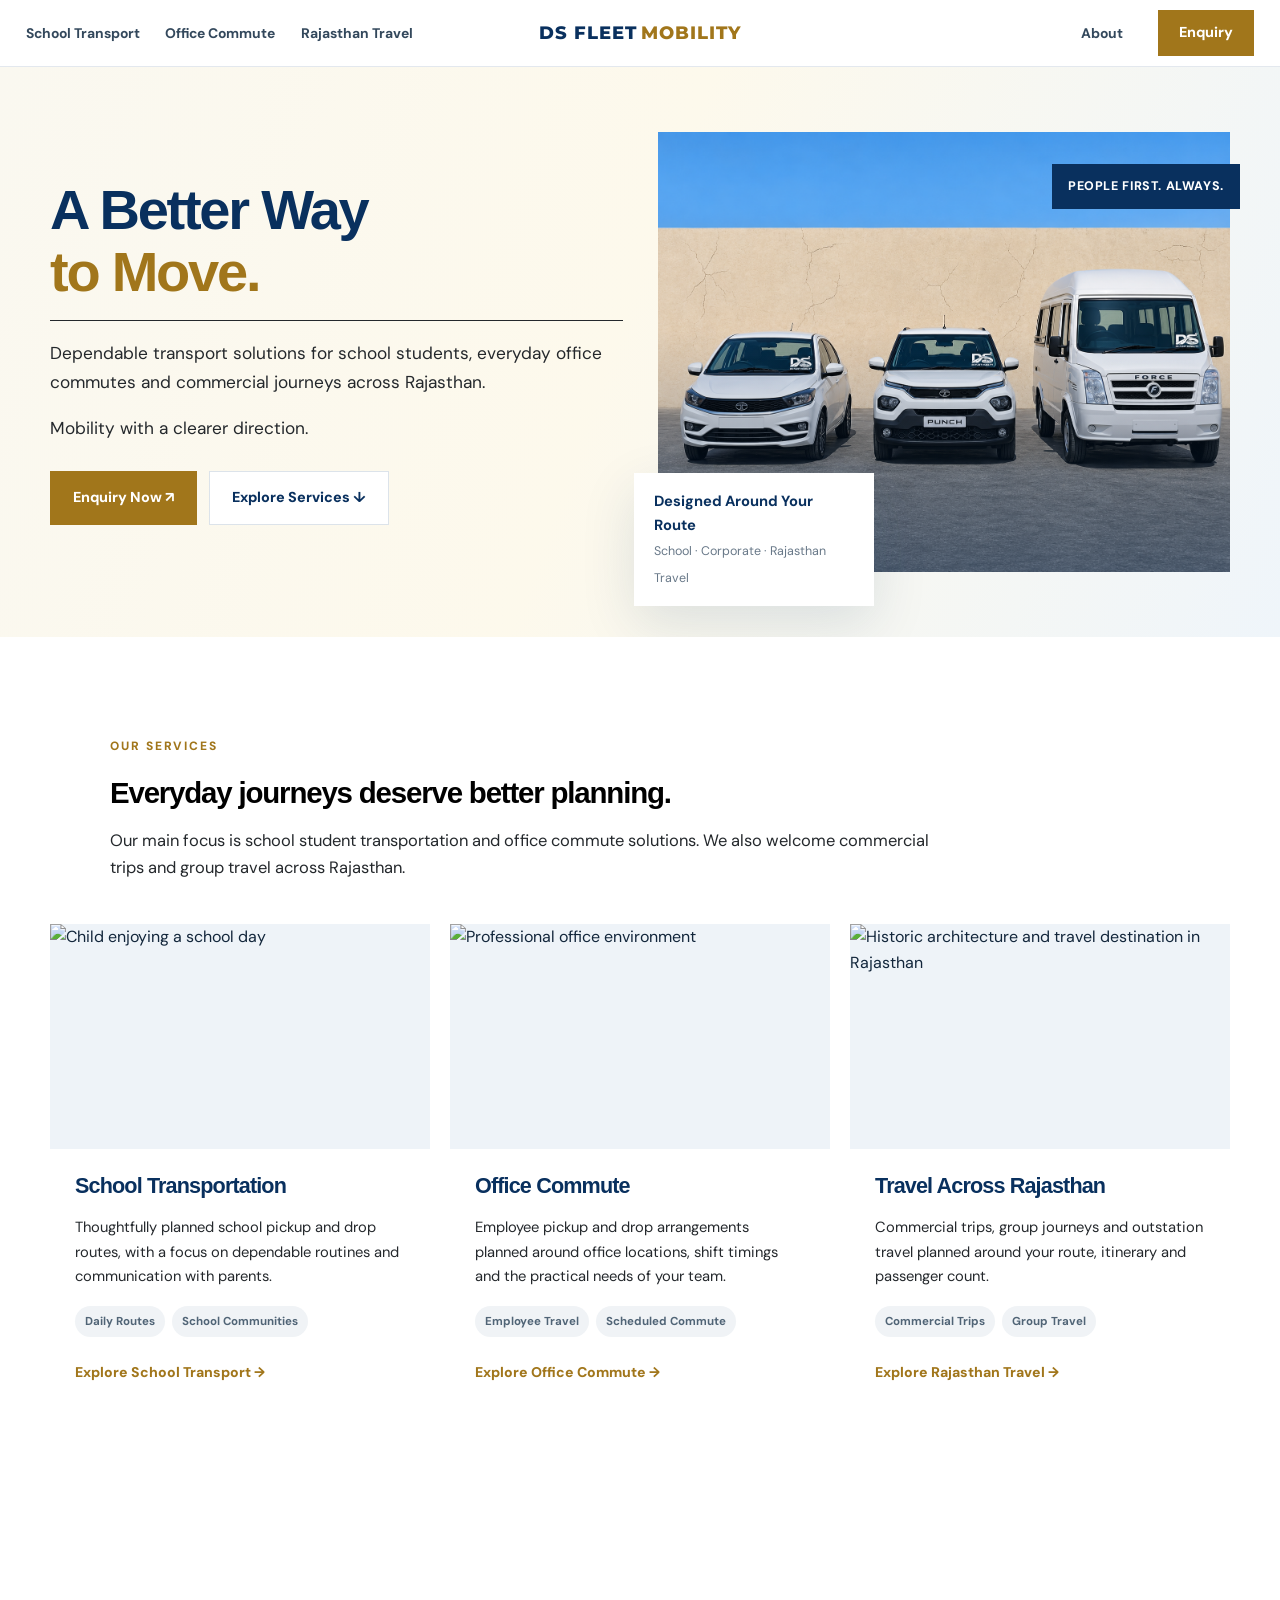
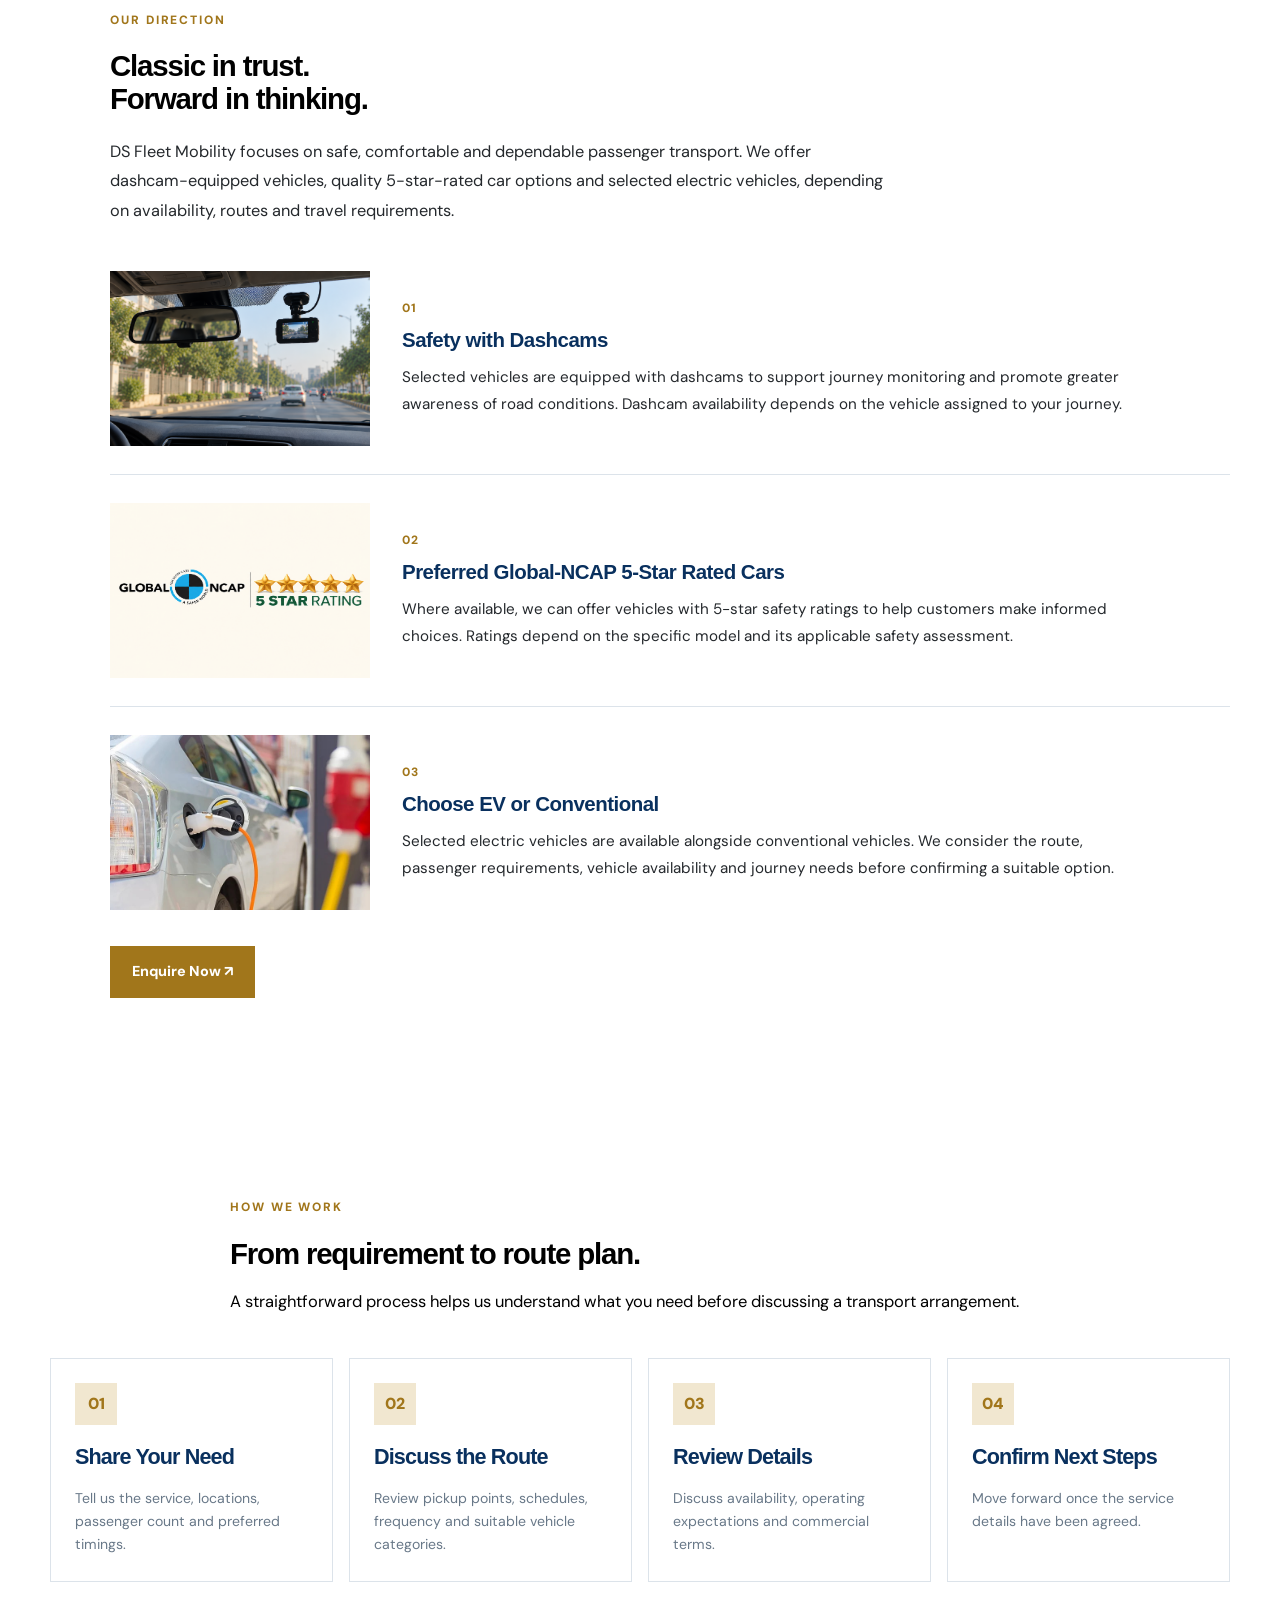
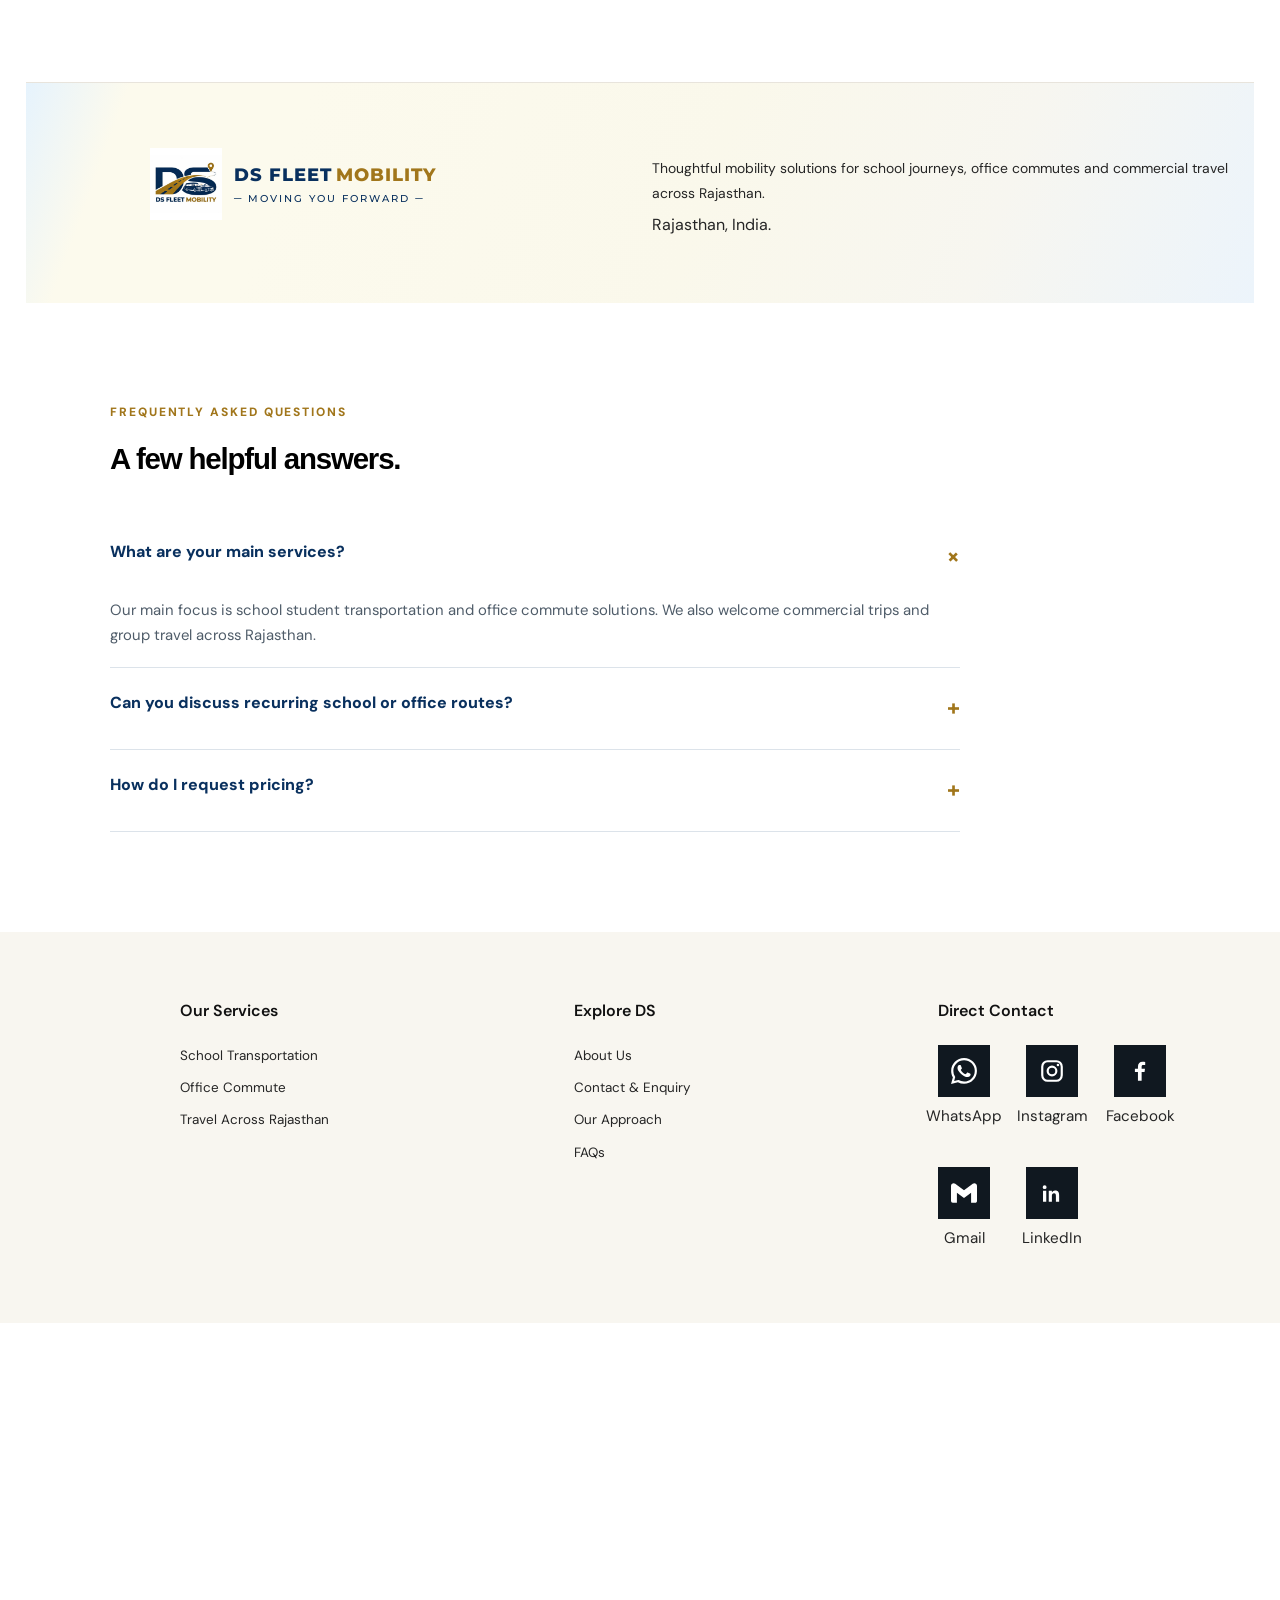
==== commit 76b900bf: "Fix Diwali master switch and remove duplicate popup" ====
--- a/index.html
+++ b/index.html
@@ -14,7 +14,7 @@
 
     <title>DS Fleet Mobility | Moving People. Moving Forward.</title>
     <!-- Website Favicon -->
-<link rel="icon" type="image/png" href="assets\favicon.png">
+<link rel="icon" type="image/png" href="/assets/favicon.png">
 <link rel="preconnect" href="https://fonts.googleapis.com">
 <link rel="preconnect" href="https://fonts.gstatic.com" crossorigin>
 <link href="https://fonts.googleapis.com/css2?family=Montserrat:wght@400;500;600;700;800&display=swap" rel="stylesheet">
@@ -25,6 +25,8 @@
 
 
 <body>
+
+    <div id="diwali-block">
 
     <!-- DIWALI WELCOME POP-UP (hide karne ke liye: <div class="diwali-welcome" hidden>) -->
     <div class="diwali-welcome">
@@ -40,7 +42,7 @@
     </div>
 
     <!-- LIGHTS SWITCH: ON = "hidden" nahi hai | OFF = hidden likh do -->
-    <div class="diwali-string" aria-hidden="true"></div>
+    <div class="diwali-string" hidden></div>
 
     <!-- FESTIVE BANNER (hata ne ke liye poora section delete kar do) -->
     <section class="festive-banner">
@@ -53,6 +55,9 @@
         <div class="festive-diyas" aria-hidden="true">🪔 ✨ 🪔</div>
     </section>
 
+
+
+    </div>
     <!-- TOP BLUE STRIP REMOVED -->
 
     <!-- HEADER -->
@@ -818,32 +823,28 @@
 
  
 
-    <script src="script.js"></script>
+       <script src="script.js"></script>
+
+    <!--=============================================- DIWALI MASTER SWITCH --------====================------------------->
+    <script>
+        const DIWALI_ON = false; // true = show | false = hide
+
+        const block = document.getElementById("diwali-block");
+
+        if (block) {
+            block.hidden = !DIWALI_ON;
+        }
+
+        if (DIWALI_ON) {
+            window.addEventListener("load", () => {
+                const welcome = block?.querySelector(".diwali-welcome");
+
+                if (welcome) {
+                    setTimeout(() => welcome.remove(), 3500);
+                }
+            });
+        }
+    </script>
 
 </body>
-
-
-<script>
-  window.addEventListener("load", () => {
-    const welcome = document.querySelector(".diwali-welcome");
-    if (!welcome) return;
-
-    setTimeout(() => {
-      welcome.remove();
-    }, 3500);
-  });
-</script>
-<!-- DIWALI WELCOME: remove hidden to enable -->
-<div class="diwali-welcome" >
-  <div class="welcome-lights" aria-hidden="true">
-    <span>🟡</span><span>🔴</span><span>🟢</span><span>🔵</span>
-    <span>🟡</span><span>🔴</span><span>🟢</span><span>🔵</span>
-  </div>
-
-  <div class="welcome-message">
-    <p>DS FLEET MOBILITY</p>
-    <h1>Happy Diwali</h1>
-    <span>Wishing you light, happiness & safe journeys.</span>
-  </div>
-</div>
 </html>
--- a/styles.css
+++ b/styles.css
@@ -5123,6 +5123,9 @@
 .festive-banner {
     border-radius: 0;
 }
+#diwali-block[hidden] {
+    display: none !important;
+}
 
 
 
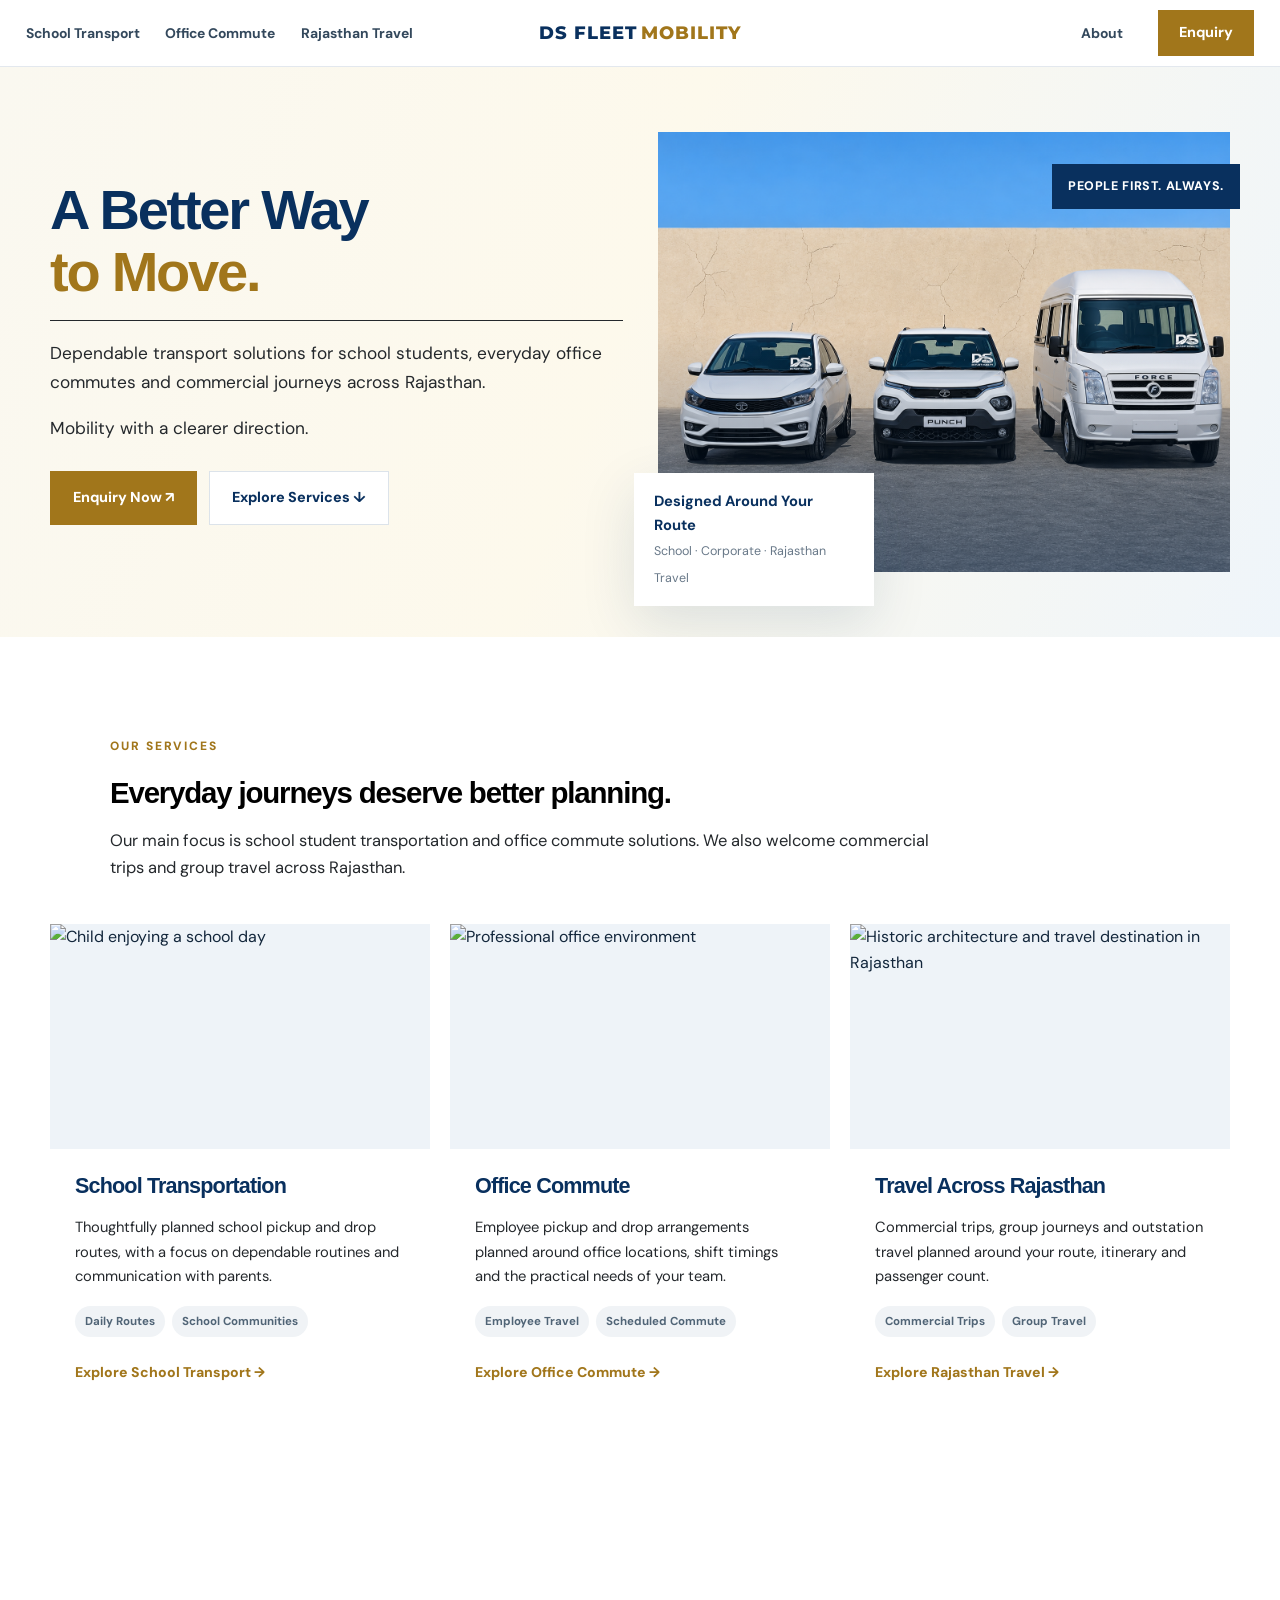
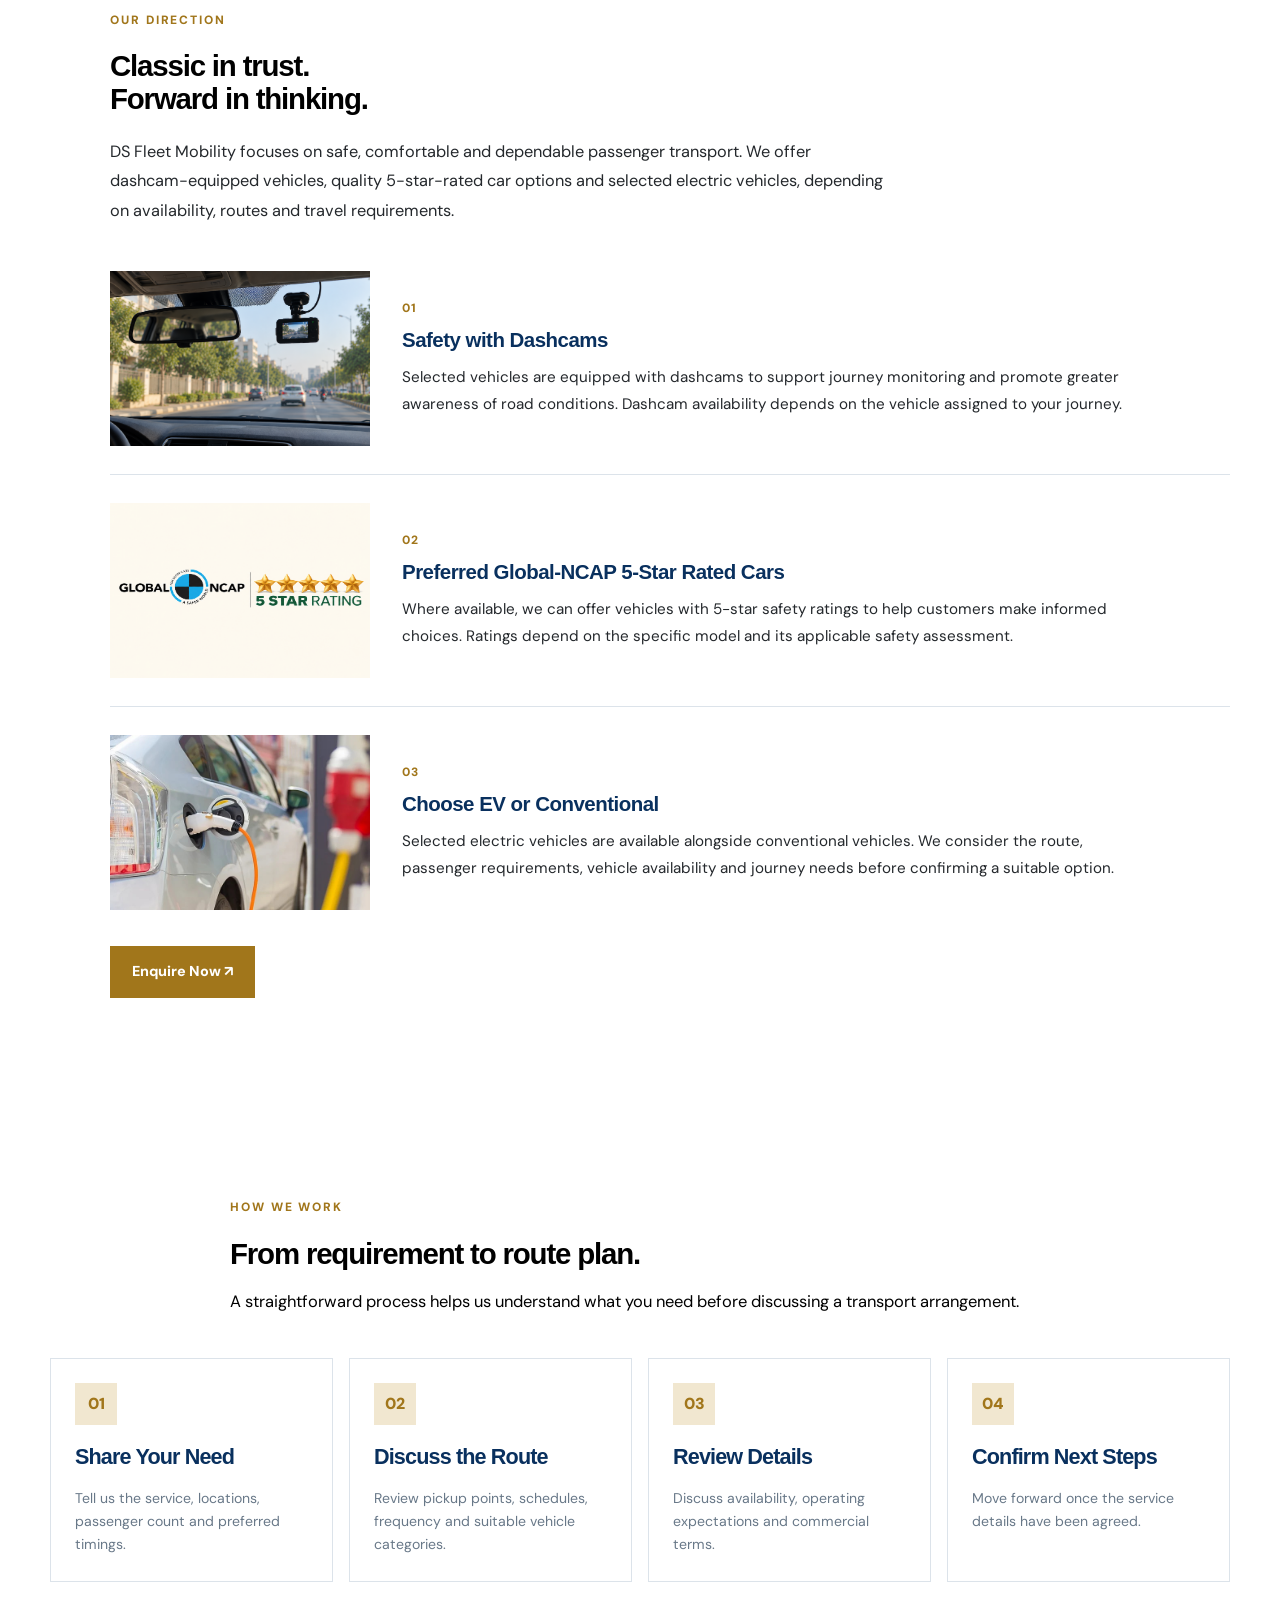
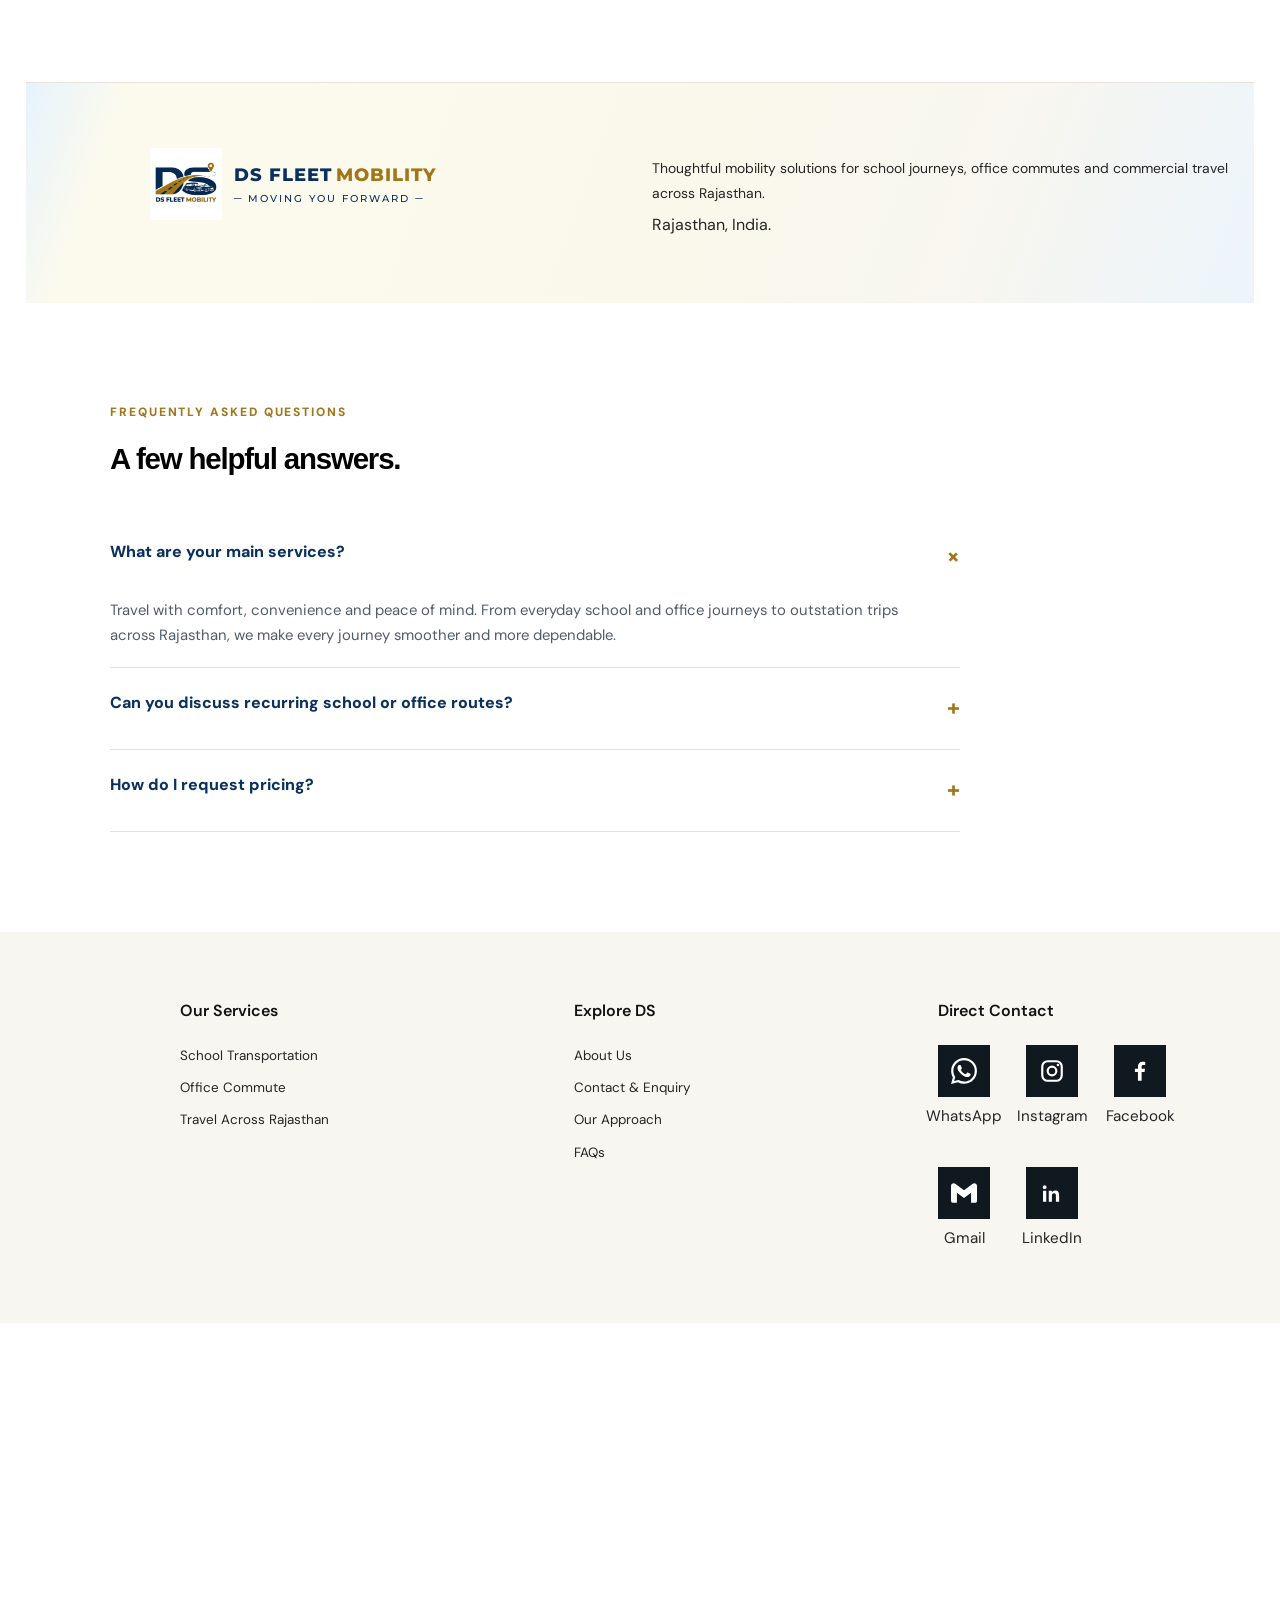
==== commit c78a3764: "Fix" ====
--- a/index.html
+++ b/index.html
@@ -26,10 +26,10 @@
 
 <body>
 
-    <div id="diwali-block">
+    <!-- <div id="diwali-block"> -->
 
     <!-- DIWALI WELCOME POP-UP (hide karne ke liye: <div class="diwali-welcome" hidden>) -->
-    <div class="diwali-welcome">
+    <!-- <div class="diwali-welcome">
         <div class="welcome-lights" aria-hidden="true">
             <span>🟡</span><span>🔴</span><span>🟢</span><span>🔵</span>
             <span>🟡</span><span>🔴</span><span>🟢</span><span>🔵</span>
@@ -39,13 +39,13 @@
             <h1>Happy Diwali</h1>
             <span>Wishing you light, happiness &amp; safe journeys.</span>
         </div>
-    </div>
+    </div> -->
 
     <!-- LIGHTS SWITCH: ON = "hidden" nahi hai | OFF = hidden likh do -->
-    <div class="diwali-string" hidden></div>
+    <!-- <div class="diwali-string" hidden></div> -->
 
     <!-- FESTIVE BANNER (hata ne ke liye poora section delete kar do) -->
-    <section class="festive-banner">
+    <!-- <section class="festive-banner">
         <div class="festive-lights" aria-hidden="true">✦ ✧ ✦ ✧ ✦</div>
         <div class="festive-content">
             <span class="festive-tag">DS FLEET MOBILITY</span>
@@ -57,7 +57,11 @@
 
 
 
-    </div>
+    </div> -->
+
+
+
+
     <!-- TOP BLUE STRIP REMOVED -->
 
     <!-- HEADER -->
@@ -620,10 +624,8 @@
                         </button>
 
                         <div class="answer">
-                            Our main focus is school student
-                            transportation and office commute
-                            solutions. We also welcome commercial
-                            trips and group travel across Rajasthan.
+                            Travel with comfort, convenience and peace of mind. From everyday school and office journeys to
+                             outstation trips across Rajasthan, we make every journey smoother and more dependable.
                         </div>
 
                     </div>
@@ -826,8 +828,8 @@
        <script src="script.js"></script>
 
     <!--=============================================- DIWALI MASTER SWITCH --------====================------------------->
-    <script>
-        const DIWALI_ON = false; // true = show | false = hide
+    <!-- <script>
+        const DIWALI_ON = false ; // true = show | false = hide
 
         const block = document.getElementById("diwali-block");
 
@@ -840,11 +842,11 @@
                 const welcome = block?.querySelector(".diwali-welcome");
 
                 if (welcome) {
-                    setTimeout(() => welcome.remove(), 3500);
+                    setTimeout(() => welcome.remove(), 3000);
                 }
             });
         }
-    </script>
+    </script> -->
 
 </body>
 </html>
--- a/styles.css
+++ b/styles.css
@@ -4907,7 +4907,7 @@
    Shows for about 3 seconds (the script in the page removes it) and
    never blocks clicks.
    ===================================================================== */
-
+/* 
 .diwali-welcome {
     position: fixed;
     inset: 0;
@@ -4926,7 +4926,7 @@
     display: none;
 }
 
-/* twinkling stars */
+/* twinkling stars 
 .diwali-welcome::before {
     content: "";
     position: absolute;
@@ -4946,7 +4946,7 @@
     animation: welcome-stars 1.2s ease-in-out infinite alternate;
 }
 
-/* warm golden glow behind the message */
+/* warm golden glow behind the message 
 .diwali-welcome::after {
     content: "";
     position: absolute;
@@ -4962,7 +4962,7 @@
     animation: welcome-glow 1.8s ease-in-out infinite;
 }
 
-/* ----- message ----- */
+/* ----- message ----- 
 
 .welcome-message {
     position: relative;
@@ -4971,7 +4971,7 @@
     padding: 24px;
 }
 
-/* two diyas and a spark */
+/* two diyas and a spark 
 .welcome-message::before {
     content: "🪔  ✨  🪔";
     display: block;
@@ -4982,7 +4982,7 @@
         festive-flicker 1.4s ease-in-out .7s infinite;
 }
 
-/* ripple of light spreading from the centre */
+/* ripple of light spreading from the centre 
 .welcome-message::after {
     content: "";
     position: absolute;
@@ -5035,7 +5035,7 @@
     animation: welcome-rise .8s .55s ease forwards;
 }
 
-/* ----- hanging bulbs along the top edge ----- */
+/* ----- hanging bulbs along the top edge ----- 
 
 .welcome-lights {
     position: absolute;
@@ -5072,7 +5072,7 @@
     border-left: 2px solid #8a6a22;
 }
 
-/* ----- animations ----- */
+/* ----- animations ----- 
 
 @keyframes welcome-fade {
     0%, 75% { opacity: 1; }
@@ -5127,7 +5127,7 @@
     display: none !important;
 }
 
-
+ */
 
 
 
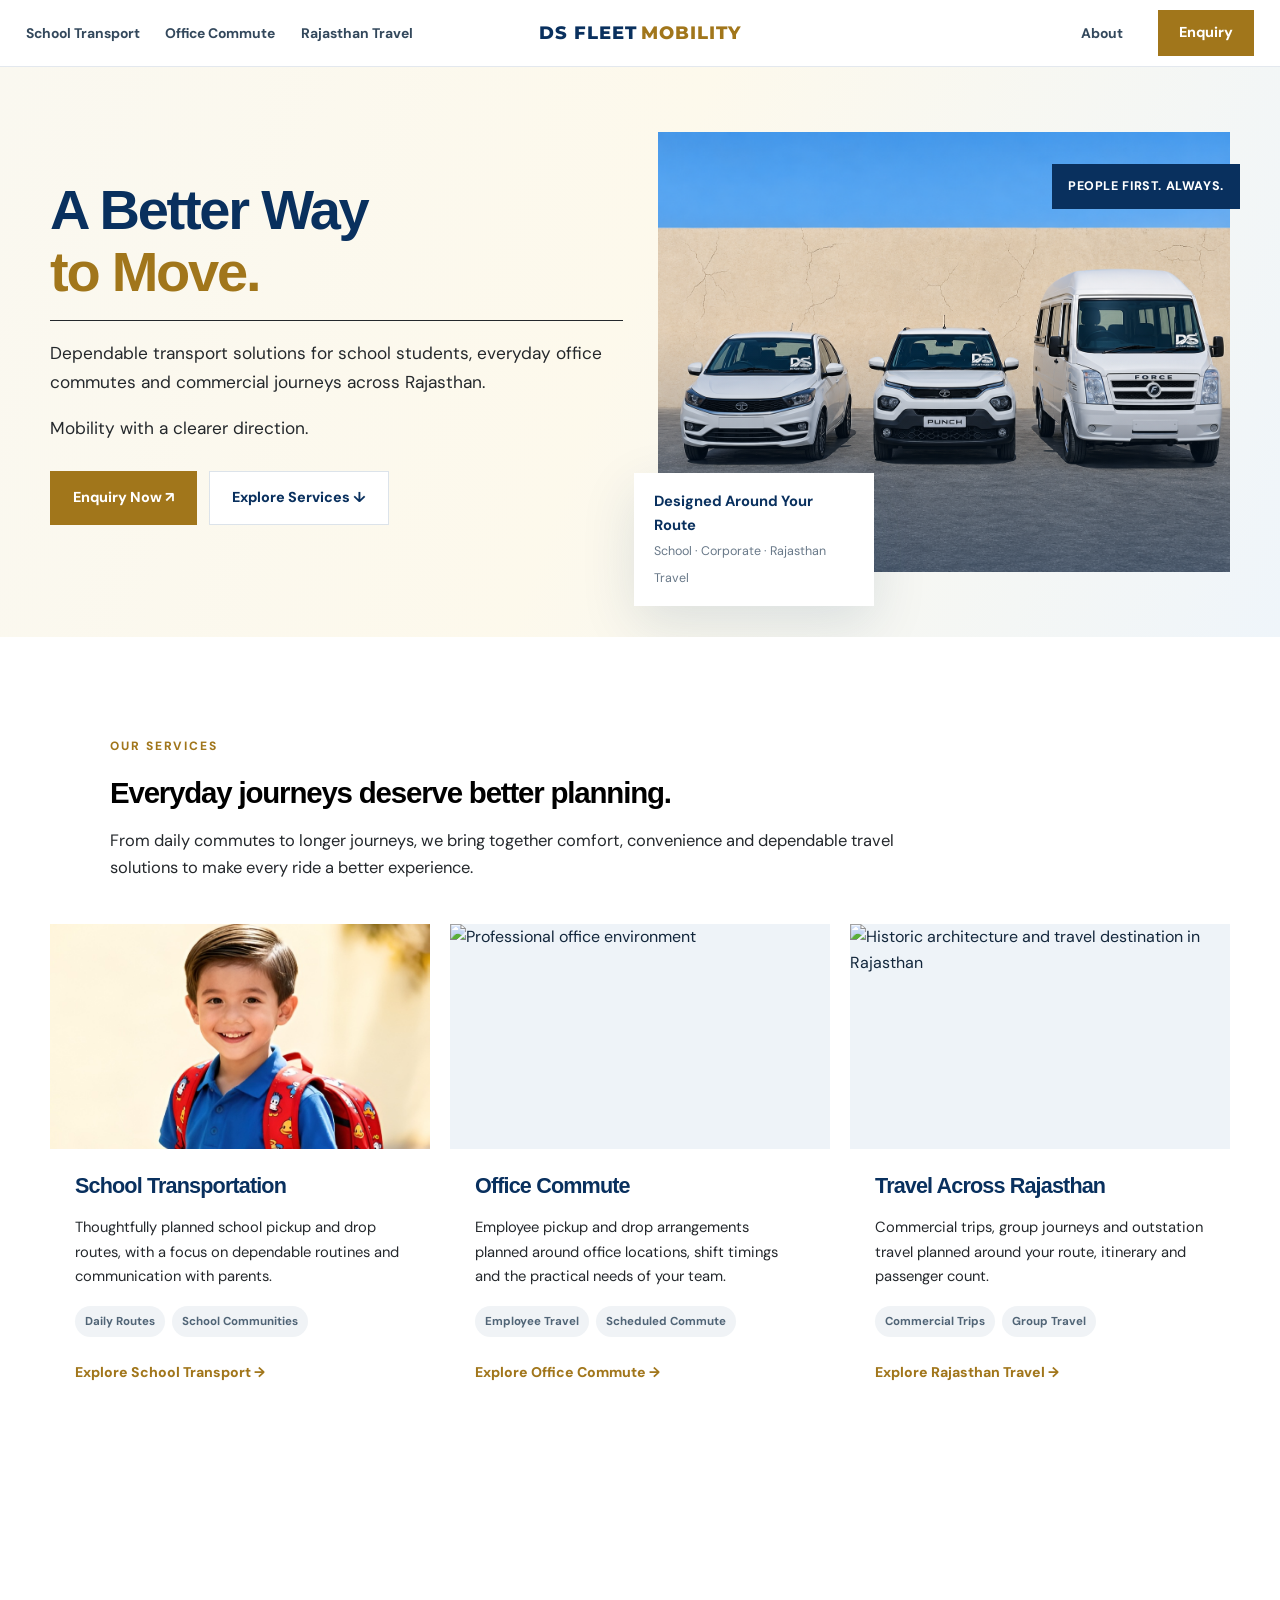
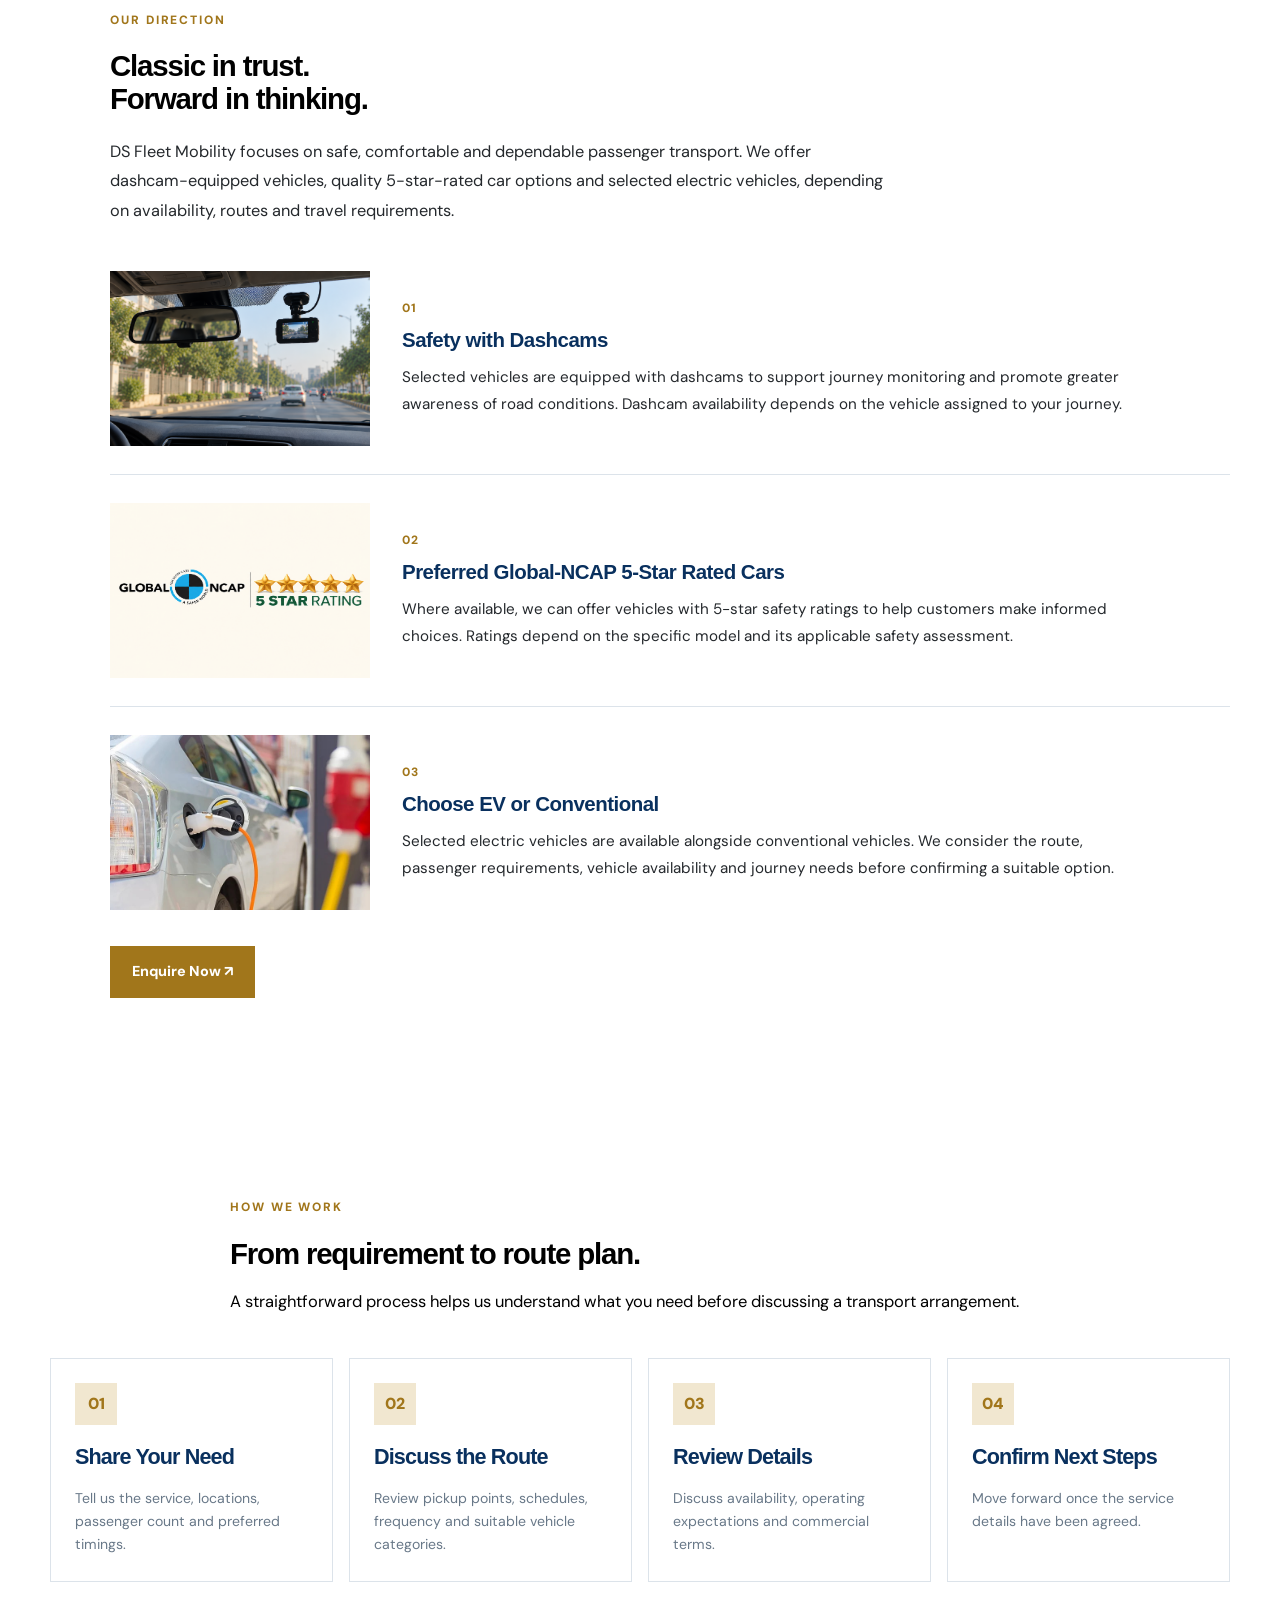
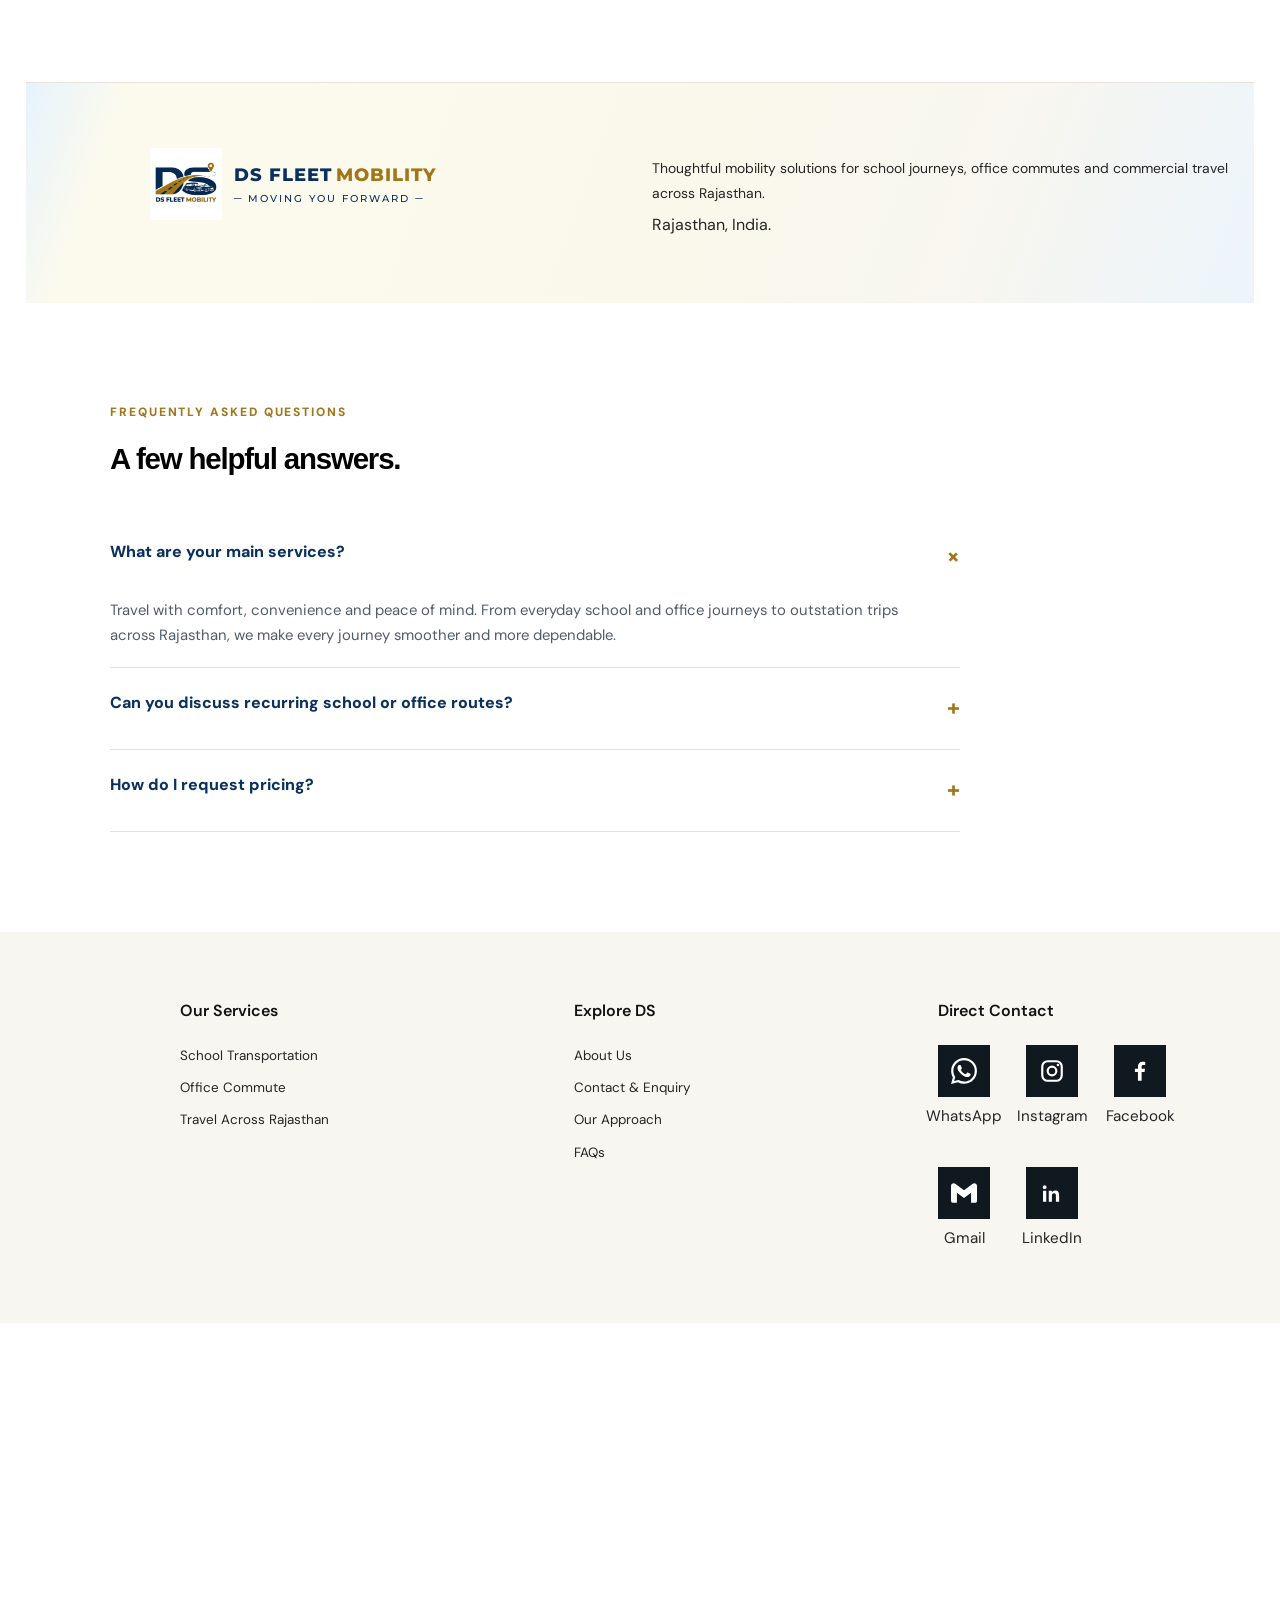
==== commit 474638ee: "Fix photo" ====
--- a/index.html
+++ b/index.html
@@ -194,9 +194,8 @@
                 </h2>
 
                 <p>
-                    Our main focus is school student transportation
-                    and office commute solutions. We also welcome
-                    commercial trips and group travel across Rajasthan.
+                    From daily commutes to longer journeys, we bring together comfort, 
+                    convenience and dependable travel solutions to make every ride a better experience.
                 </p>
 
             </div>
@@ -212,7 +211,7 @@
                     <div class="card-image">
 
                         <img
-                            src="https://images.unsplash.com/photo-1503454537195-1dcabb73ffb9?auto=format&fit=crop&w=900&q=85"
+                            src="assets/school.jpg"
                             alt="Child enjoying a school day">
 
                     </div>
